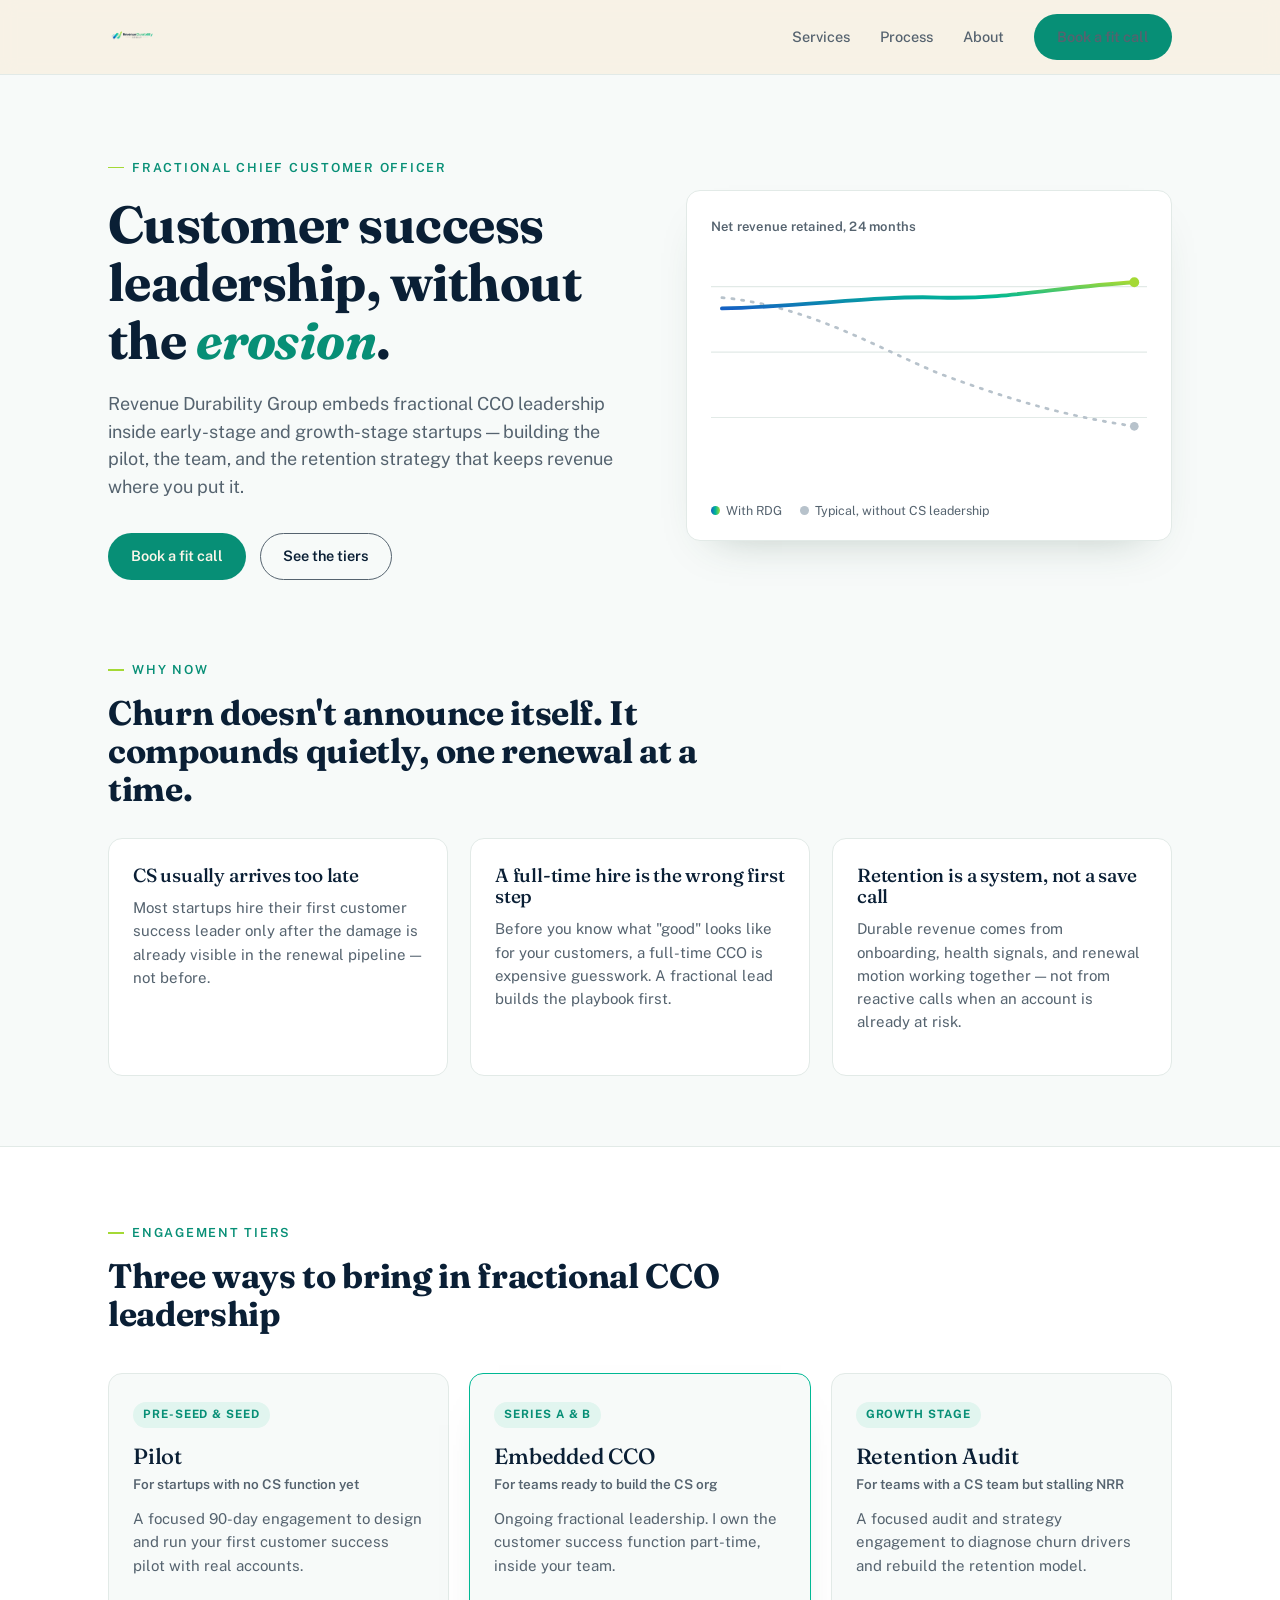
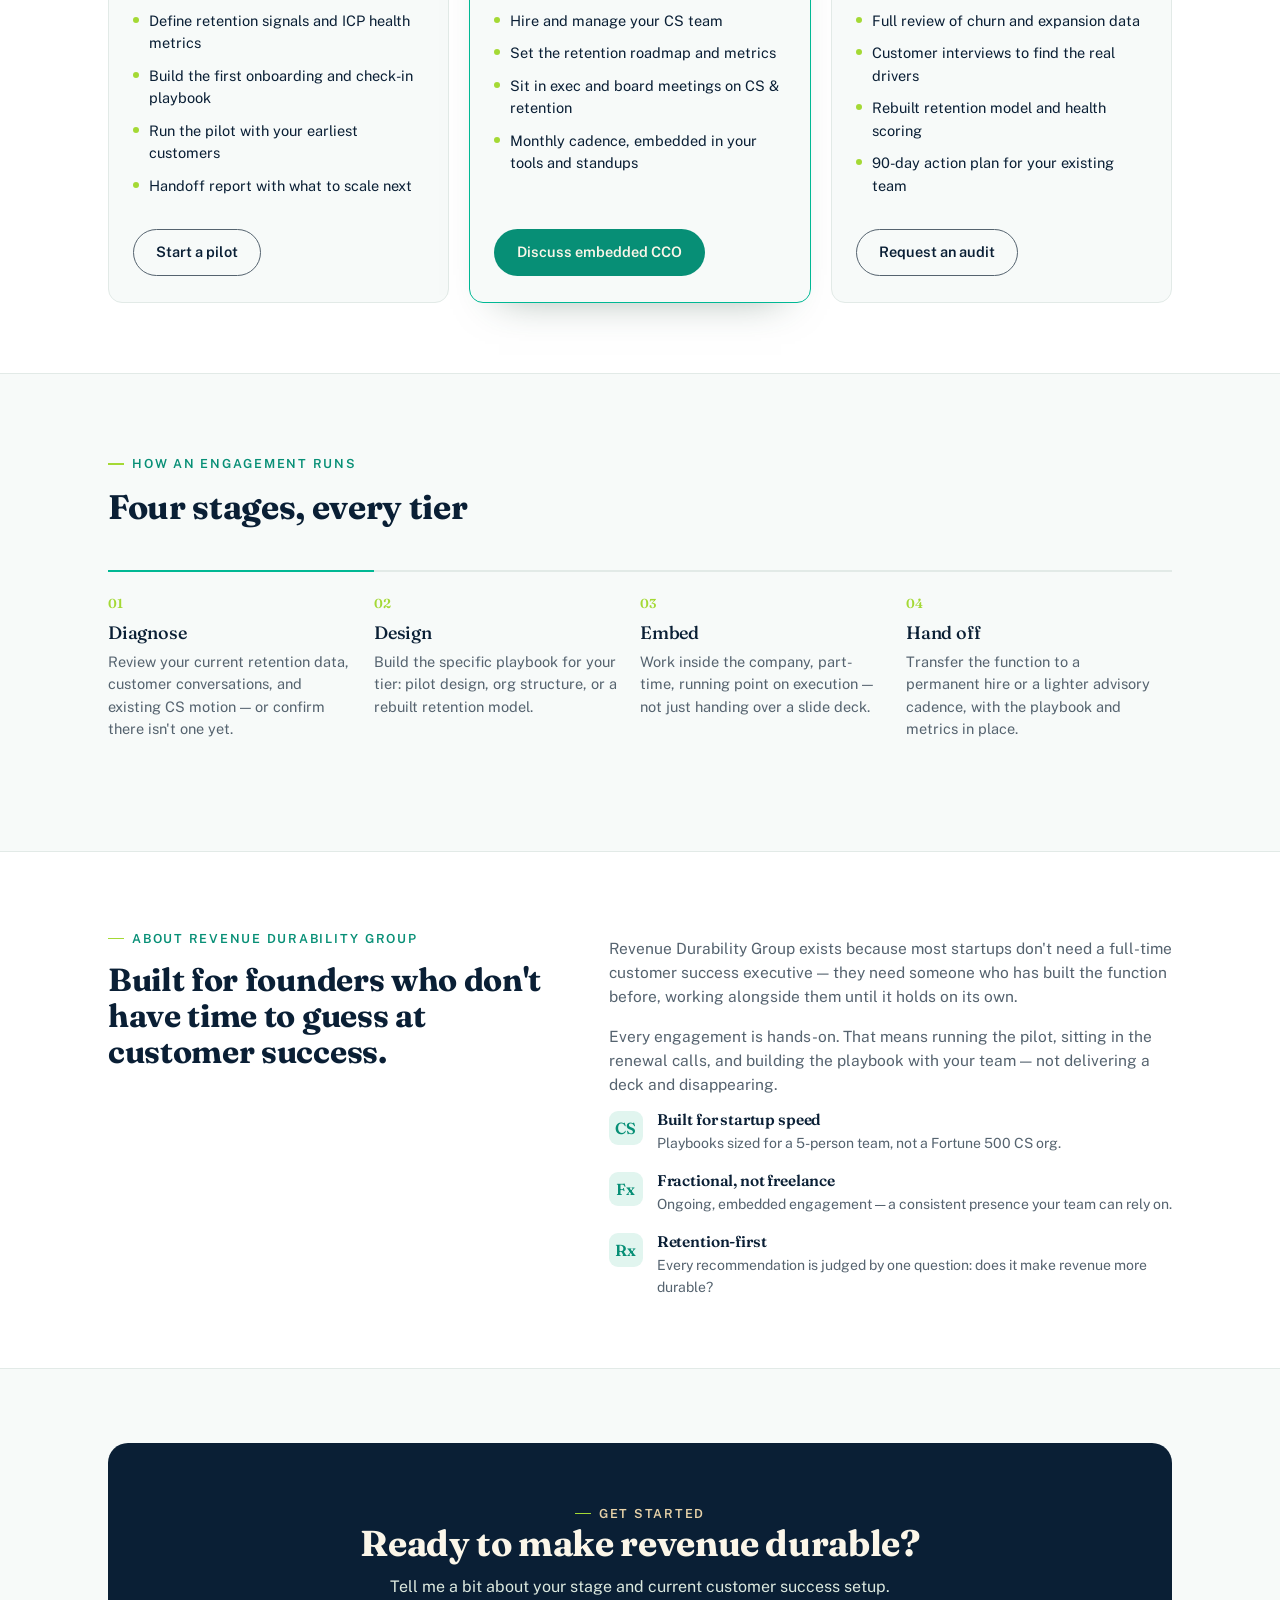
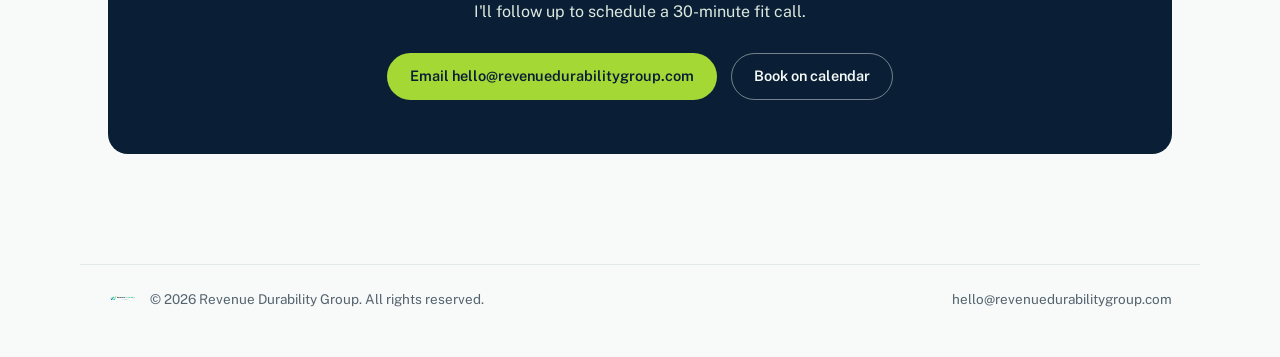
==== index.html @ cbdc8310 "Add target and rel attributes to booking links Updated 'Book a fit call' links to open in a new tab " ====
<!DOCTYPE html>
<html lang="en">
<head>
<meta charset="UTF-8">
<meta name="viewport" content="width=device-width, initial-scale=1.0">
<title>Revenue Durability Group — Fractional Chief Customer Officer</title>
<link rel="preconnect" href="https://fonts.googleapis.com">
<link rel="preconnect" href="https://fonts.gstatic.com" crossorigin>
<link href="https://fonts.googleapis.com/css2?family=Fraunces:ital,opsz,wght@0,9..144,400;0,9..144,500;0,9..144,600;1,9..144,500&family=Public+Sans:wght@400;500;600;700&display=swap" rel="stylesheet">
<style>
  :root {
    --bg: #F7FAF9;
    --surface: #FFFFFF;
    --surface-line: #E2EAE7;
    --ink: #0A1F35;
    --ink-soft: #55636F;
    --pine: #00B894;
    --pine-deep: #078F76;
    --amber: #A4D935;
    --amber-soft: #DCEFC4;
    --cream-tint: #E1F5EF;
    --blue-accent: #1560C4;
    --max-w: 1120px;
    --radius: 14px;
  }

  * { box-sizing: border-box; }
  html { scroll-behavior: smooth; }

  body {
    margin: 0;
    background: var(--bg);
    color: var(--ink);
    font-family: 'Public Sans', -apple-system, BlinkMacSystemFont, sans-serif;
    line-height: 1.55;
    -webkit-font-smoothing: antialiased;
  }

  h1, h2, h3 {
    font-family: 'Fraunces', Georgia, serif;
    color: var(--ink);
    line-height: 1.12;
    margin: 0;
    letter-spacing: -0.01em;
  }

  a { color: inherit; }

  .wrap {
    max-width: var(--max-w);
    margin: 0 auto;
    padding: 0 28px;
  }

  .eyebrow {
    display: inline-flex;
    align-items: center;
    gap: 8px;
    font-size: 12.5px;
    font-weight: 600;
    letter-spacing: 0.14em;
    text-transform: uppercase;
    color: var(--pine-deep);
  }
  .eyebrow::before {
    content: "";
    width: 16px;
    height: 1.5px;
    background: var(--amber);
    display: inline-block;
  }

  /* Nav */
  header {
    position: sticky;
    top: 0;
    z-index: 20;
    background: rgba(247, 241, 227, 0.88);
    backdrop-filter: blur(8px);
    border-bottom: 1px solid var(--surface-line);
  }
  nav.wrap {
    display: flex;
    align-items: center;
    justify-content: space-between;
    height: 74px;
  }
  .logo {
    display: flex;
    align-items: center;
  }
  .logo img { height: 34px; width: auto; display: block; }
  .nav-links {
    display: flex;
    align-items: center;
    gap: 30px;
    font-size: 14.5px;
    font-weight: 500;
  }
  .nav-links a { text-decoration: none; color: var(--ink-soft); transition: color .15s ease; }
  .nav-links a:hover, .nav-links a:focus-visible { color: var(--pine-deep); }
  .btn {
    display: inline-flex;
    align-items: center;
    justify-content: center;
    gap: 8px;
    padding: 11px 22px;
    border-radius: 999px;
    font-weight: 600;
    font-size: 14.5px;
    text-decoration: none;
    cursor: pointer;
    border: 1px solid transparent;
    transition: transform .15s ease, box-shadow .15s ease, background .15s ease;
  }
  .btn-primary {
    background: var(--pine-deep);
    color: #FBF6E9;
  }
  .btn-primary:hover, .btn-primary:focus-visible { background: var(--pine); box-shadow: 0 6px 18px rgba(44,78,60,0.28); transform: translateY(-1px); }
  .btn-ghost {
    background: transparent;
    border-color: var(--ink-soft);
    color: var(--ink);
  }
  .btn-ghost:hover, .btn-ghost:focus-visible { border-color: var(--pine-deep); color: var(--pine-deep); }
  .nav-cta { display: none; }
  @media (min-width: 720px) { .nav-cta { display: inline-flex; } }

  a:focus-visible, button:focus-visible { outline: 2px solid var(--pine); outline-offset: 3px; }

  /* Hero */
  .hero {
    padding: 76px 0 64px;
  }
  .hero-grid {
    display: grid;
    grid-template-columns: 1fr;
    gap: 48px;
    align-items: center;
  }
  @media (min-width: 900px) {
    .hero-grid { grid-template-columns: 1.05fr 0.95fr; gap: 40px; }
  }
  .hero h1 {
    font-size: clamp(34px, 5vw, 52px);
    margin-top: 18px;
  }
  .hero h1 em {
    font-style: italic;
    color: var(--pine-deep);
  }
  .hero p.lead {
    margin-top: 20px;
    font-size: 18px;
    color: var(--ink-soft);
    max-width: 46ch;
  }
  .hero-ctas {
    display: flex;
    flex-wrap: wrap;
    gap: 14px;
    margin-top: 32px;
  }

  .chart-card {
    background: var(--surface);
    border: 1px solid var(--surface-line);
    border-radius: var(--radius);
    padding: 26px 24px 20px;
    box-shadow: 0 20px 44px -28px rgba(44,78,60,0.35);
  }
  .chart-card .cap {
    display: flex;
    justify-content: space-between;
    align-items: baseline;
    margin-bottom: 6px;
  }
  .chart-card .cap-title {
    font-size: 13px;
    font-weight: 600;
    color: var(--ink-soft);
    letter-spacing: 0.02em;
  }
  .chart-legend {
    display: flex;
    gap: 18px;
    margin-top: 10px;
    font-size: 12.5px;
    color: var(--ink-soft);
  }
  .chart-legend span { display: inline-flex; align-items: center; gap: 6px; }
  .dot { width: 9px; height: 9px; border-radius: 50%; display: inline-block; }

  /* Problem strip */
  .strip {
    padding: 10px 0 70px;
  }
  .strip-grid {
    display: grid;
    grid-template-columns: 1fr;
    gap: 22px;
    margin-top: 30px;
  }
  @media (min-width: 800px) {
    .strip-grid { grid-template-columns: repeat(3, 1fr); }
  }
  .strip-card {
    background: var(--surface);
    border: 1px solid var(--surface-line);
    border-radius: var(--radius);
    padding: 26px 24px;
  }
  .strip-card h3 {
    font-size: 19px;
    font-weight: 500;
  }
  .strip-card p {
    margin-top: 10px;
    color: var(--ink-soft);
    font-size: 15px;
  }
  .strip-header {
    max-width: 60ch;
  }
  .strip-header h2 { font-size: clamp(26px, 3.4vw, 34px); margin-top: 14px; }

  /* Services */
  .services { padding: 70px 0; background: var(--surface); border-top: 1px solid var(--surface-line); border-bottom: 1px solid var(--surface-line); }
  .services-header { max-width: 62ch; }
  .services-header h2 { font-size: clamp(26px, 3.4vw, 34px); margin-top: 14px; }
  .tier-grid {
    display: grid;
    grid-template-columns: 1fr;
    gap: 20px;
    margin-top: 40px;
  }
  @media (min-width: 900px) {
    .tier-grid { grid-template-columns: repeat(3, 1fr); }
  }
  .tier {
    border: 1px solid var(--surface-line);
    border-radius: var(--radius);
    padding: 28px 24px 26px;
    background: var(--bg);
    display: flex;
    flex-direction: column;
    position: relative;
  }
  .tier.featured {
    border-color: var(--pine);
    box-shadow: 0 22px 40px -30px rgba(44,78,60,0.5);
  }
  .tier-tag {
    font-size: 11.5px;
    font-weight: 700;
    letter-spacing: 0.08em;
    text-transform: uppercase;
    color: var(--pine-deep);
    background: var(--cream-tint);
    display: inline-block;
    padding: 4px 10px;
    border-radius: 999px;
    align-self: flex-start;
  }
  .tier h3 {
    font-size: 22px;
    margin-top: 16px;
    font-weight: 500;
  }
  .tier .for {
    margin-top: 6px;
    font-size: 13.5px;
    color: var(--ink-soft);
    font-weight: 600;
  }
  .tier p.desc {
    margin-top: 12px;
    font-size: 15px;
    color: var(--ink-soft);
  }
  .tier ul {
    margin: 18px 0 0;
    padding: 0;
    list-style: none;
    flex-grow: 1;
  }
  .tier li {
    display: flex;
    gap: 10px;
    align-items: flex-start;
    font-size: 14.5px;
    color: var(--ink);
    margin-bottom: 10px;
  }
  .tier li::before {
    content: "";
    width: 6px;
    height: 6px;
    border-radius: 50%;
    background: var(--amber);
    margin-top: 7px;
    flex-shrink: 0;
  }
  .tier .btn { margin-top: 22px; align-self: flex-start; }

  /* Process */
  .process { padding: 74px 0; }
  .process-header { max-width: 62ch; }
  .process-header h2 { font-size: clamp(26px, 3.4vw, 34px); margin-top: 14px; }
  .steps {
    margin-top: 44px;
    display: grid;
    grid-template-columns: 1fr;
    gap: 0;
  }
  @media (min-width: 800px) {
    .steps { grid-template-columns: repeat(4, 1fr); gap: 0; }
  }
  .step {
    padding: 22px 22px 22px 0;
    border-top: 2px solid var(--surface-line);
    position: relative;
  }
  .step:first-child { border-top-color: var(--pine); }
  .step-num {
    font-family: 'Fraunces', serif;
    font-size: 13px;
    font-weight: 600;
    color: var(--amber);
    display: block;
    margin-top: -1px;
  }
  .step h3 {
    font-size: 18px;
    font-weight: 500;
    margin-top: 10px;
  }
  .step p {
    margin-top: 8px;
    font-size: 14.5px;
    color: var(--ink-soft);
  }

  /* About */
  .about { padding: 70px 0; background: var(--surface); border-top: 1px solid var(--surface-line); border-bottom: 1px solid var(--surface-line); }
  .about-grid {
    display: grid;
    grid-template-columns: 1fr;
    gap: 40px;
  }
  @media (min-width: 900px) {
    .about-grid { grid-template-columns: 0.9fr 1.1fr; }
  }
  .about h2 { font-size: clamp(26px, 3.4vw, 32px); margin-top: 14px; }
  .about-copy p { color: var(--ink-soft); font-size: 15.5px; margin-top: 14px; }
  .credentials {
    margin-top: 6px;
    display: flex;
    flex-direction: column;
    gap: 18px;
  }
  .credential {
    display: flex;
    gap: 14px;
    align-items: flex-start;
  }
  .credential .mark {
    width: 34px; height: 34px;
    border-radius: 9px;
    background: var(--cream-tint);
    color: var(--pine-deep);
    display: flex; align-items: center; justify-content: center;
    font-family: 'Fraunces', serif;
    font-weight: 600;
    flex-shrink: 0;
  }
  .credential h3 { font-size: 15.5px; font-weight: 600; }
  .credential p { margin: 4px 0 0; font-size: 14px; color: var(--ink-soft); }

  /* CTA banner */
  .cta-banner {
    margin: 74px 0;
  }
  .cta-inner {
    background: var(--ink);
    border-radius: 20px;
    padding: 54px 40px;
    text-align: center;
    color: #F4FAF8;
  }
  .cta-inner h2 {
    color: #FBF6E9;
    font-size: clamp(26px, 3.6vw, 36px);
  }
  .cta-inner p {
    margin-top: 12px;
    color: #DCE9DF;
    font-size: 16px;
    max-width: 50ch;
    margin-left: auto;
    margin-right: auto;
  }
  .cta-inner .hero-ctas { justify-content: center; margin-top: 28px; }
  .cta-inner .btn-primary { background: var(--amber); color: var(--ink); }
  .cta-inner .btn-primary:hover { background: #8CC63F; box-shadow: 0 6px 18px rgba(164,217,53,0.35); }
  .cta-inner .btn-ghost { border-color: rgba(244,250,248,0.45); color: #F4FAF8; }
  .cta-inner .btn-ghost:hover { border-color: #F4FAF8; }

  footer {
    padding: 36px 0 48px;
  }
  .footer-grid {
    display: flex;
    flex-direction: column;
    gap: 14px;
    font-size: 13.5px;
    color: var(--ink-soft);
    border-top: 1px solid var(--surface-line);
    padding-top: 24px;
  }
  @media (min-width: 700px) {
    .footer-grid { flex-direction: row; justify-content: space-between; align-items: center; }
  }
  .footer-grid a { color: var(--ink-soft); text-decoration: none; }
  .footer-grid a:hover { color: var(--pine-deep); }

  @media (prefers-reduced-motion: reduce) {
    html { scroll-behavior: auto; }
    .btn { transition: none; }
  }
</style>
</head>
<body>

<header>
  <nav class="wrap">
    <a href="#" class="logo" aria-label="Revenue Durability Group home"><img src="[data-uri]" alt="Revenue Durability Group logo"></a>
    <div class="nav-links">
      <a href="#services">Services</a>
      <a href="#process">Process</a>
      <a href="#about">About</a>
      <a href="https://calendar.app.google/mLRUEt68ZNPQV13d8" target="_blank" rel="noopener noreferrer" class="nav-cta btn btn-primary">Book a fit call</a>
    </div>
  </nav>
</header>

<main>
  <!-- HERO -->
  <section class="hero">
    <div class="wrap hero-grid">
      <div>
        <span class="eyebrow">Fractional Chief Customer Officer</span>
        <h1>Customer success leadership, without the <em>erosion</em>.</h1>
        <p class="lead">Revenue Durability Group embeds fractional CCO leadership inside early-stage and growth-stage startups — building the pilot, the team, and the retention strategy that keeps revenue where you put it.</p>
        <div class="hero-ctas">
          <a href="https://calendar.app.google/mLRUEt68ZNPQV13d8" target="_blank" rel="noopener noreferrer" class="btn btn-primary">Book a fit call</a>
          <a href="#services" class="btn btn-ghost">See the tiers</a>
        </div>
      </div>

      <div class="chart-card" role="img" aria-label="Chart comparing typical declining retention against Revenue Durability Group's steady retention line">
        <div class="cap">
          <span class="cap-title">Net revenue retained, 24 months</span>
        </div>
        <svg viewBox="0 0 400 220" width="100%" height="auto" xmlns="http://www.w3.org/2000/svg">
          <defs>
            <linearGradient id="rdg-line" x1="0" y1="1" x2="1" y2="0">
              <stop offset="0%" stop-color="#1560C4"/>
              <stop offset="55%" stop-color="#00B894"/>
              <stop offset="100%" stop-color="#A4D935"/>
            </linearGradient>
          </defs>
          <line x1="0" y1="40" x2="400" y2="40" stroke="#E2EAE7" stroke-width="1"/>
          <line x1="0" y1="100" x2="400" y2="100" stroke="#E2EAE7" stroke-width="1"/>
          <line x1="0" y1="160" x2="400" y2="160" stroke="#E2EAE7" stroke-width="1"/>

          <!-- typical decay curve -->
          <path d="M10,50 C 90,58 150,95 210,120 C 270,142 320,158 388,168"
                fill="none" stroke="#B7C2CB" stroke-width="2.5" stroke-dasharray="2 7" stroke-linecap="round"/>
          <circle cx="388" cy="168" r="4" fill="#B7C2CB"/>

          <!-- RDG durable line -->
          <path d="M10,60 C 90,58 150,48 210,50 C 270,52 320,40 388,36"
                fill="none" stroke="url(#rdg-line)" stroke-width="3.5" stroke-linecap="round"/>
          <circle cx="388" cy="36" r="4.5" fill="#A4D935"/>
        </svg>
        <div class="chart-legend">
          <span><span class="dot" style="background:linear-gradient(90deg,#1560C4,#00B894,#A4D935)"></span>With RDG</span>
          <span><span class="dot" style="background:#B7C2CB"></span>Typical, without CS leadership</span>
        </div>
      </div>
    </div>
  </section>

  <!-- PROBLEM STRIP -->
  <section class="strip">
    <div class="wrap">
      <div class="strip-header">
        <span class="eyebrow">Why now</span>
        <h2>Churn doesn't announce itself. It compounds quietly, one renewal at a time.</h2>
      </div>
      <div class="strip-grid">
        <div class="strip-card">
          <h3>CS usually arrives too late</h3>
          <p>Most startups hire their first customer success leader only after the damage is already visible in the renewal pipeline — not before.</p>
        </div>
        <div class="strip-card">
          <h3>A full-time hire is the wrong first step</h3>
          <p>Before you know what "good" looks like for your customers, a full-time CCO is expensive guesswork. A fractional lead builds the playbook first.</p>
        </div>
        <div class="strip-card">
          <h3>Retention is a system, not a save call</h3>
          <p>Durable revenue comes from onboarding, health signals, and renewal motion working together — not from reactive calls when an account is already at risk.</p>
        </div>
      </div>
    </div>
  </section>

  <!-- SERVICES -->
  <section class="services" id="services">
    <div class="wrap">
      <div class="services-header">
        <span class="eyebrow">Engagement tiers</span>
        <h2>Three ways to bring in fractional CCO leadership</h2>
      </div>

      <div class="tier-grid">
        <div class="tier">
          <span class="tier-tag">Pre-seed &amp; seed</span>
          <h3>Pilot</h3>
          <div class="for">For startups with no CS function yet</div>
          <p class="desc">A focused 90-day engagement to design and run your first customer success pilot with real accounts.</p>
          <ul>
            <li>Define retention signals and ICP health metrics</li>
            <li>Build the first onboarding and check-in playbook</li>
            <li>Run the pilot with your earliest customers</li>
            <li>Handoff report with what to scale next</li>
          </ul>
          <a href="#contact" class="btn btn-ghost">Start a pilot</a>
        </div>

        <div class="tier featured">
          <span class="tier-tag">Series A &amp; B</span>
          <h3>Embedded CCO</h3>
          <div class="for">For teams ready to build the CS org</div>
          <p class="desc">Ongoing fractional leadership. I own the customer success function part-time, inside your team.</p>
          <ul>
            <li>Hire and manage your CS team</li>
            <li>Set the retention roadmap and metrics</li>
            <li>Sit in exec and board meetings on CS &amp; retention</li>
            <li>Monthly cadence, embedded in your tools and standups</li>
          </ul>
          <a href="#contact" class="btn btn-primary">Discuss embedded CCO</a>
        </div>

        <div class="tier">
          <span class="tier-tag">Growth stage</span>
          <h3>Retention Audit</h3>
          <div class="for">For teams with a CS team but stalling NRR</div>
          <p class="desc">A focused audit and strategy engagement to diagnose churn drivers and rebuild the retention model.</p>
          <ul>
            <li>Full review of churn and expansion data</li>
            <li>Customer interviews to find the real drivers</li>
            <li>Rebuilt retention model and health scoring</li>
            <li>90-day action plan for your existing team</li>
          </ul>
          <a href="#contact" class="btn btn-ghost">Request an audit</a>
        </div>
      </div>
    </div>
  </section>

  <!-- PROCESS -->
  <section class="process" id="process">
    <div class="wrap">
      <div class="process-header">
        <span class="eyebrow">How an engagement runs</span>
        <h2>Four stages, every tier</h2>
      </div>
      <div class="steps">
        <div class="step">
          <span class="step-num">01</span>
          <h3>Diagnose</h3>
          <p>Review your current retention data, customer conversations, and existing CS motion — or confirm there isn't one yet.</p>
        </div>
        <div class="step">
          <span class="step-num">02</span>
          <h3>Design</h3>
          <p>Build the specific playbook for your tier: pilot design, org structure, or a rebuilt retention model.</p>
        </div>
        <div class="step">
          <span class="step-num">03</span>
          <h3>Embed</h3>
          <p>Work inside the company, part-time, running point on execution — not just handing over a slide deck.</p>
        </div>
        <div class="step">
          <span class="step-num">04</span>
          <h3>Hand off</h3>
          <p>Transfer the function to a permanent hire or a lighter advisory cadence, with the playbook and metrics in place.</p>
        </div>
      </div>
    </div>
  </section>

  <!-- ABOUT -->
  <section class="about" id="about">
    <div class="wrap about-grid">
      <div>
        <span class="eyebrow">About Revenue Durability Group</span>
        <h2>Built for founders who don't have time to guess at customer success.</h2>
      </div>
      <div>
        <div class="about-copy">
          <p>Revenue Durability Group exists because most startups don't need a full-time customer success executive — they need someone who has built the function before, working alongside them until it holds on its own.</p>
          <p>Every engagement is hands-on. That means running the pilot, sitting in the renewal calls, and building the playbook with your team — not delivering a deck and disappearing.</p>
        </div>
        <div class="credentials">
          <div class="credential">
            <span class="mark">CS</span>
            <div>
              <h3>Built for startup speed</h3>
              <p>Playbooks sized for a 5-person team, not a Fortune 500 CS org.</p>
            </div>
          </div>
          <div class="credential">
            <span class="mark">Fx</span>
            <div>
              <h3>Fractional, not freelance</h3>
              <p>Ongoing, embedded engagement — a consistent presence your team can rely on.</p>
            </div>
          </div>
          <div class="credential">
            <span class="mark">Rx</span>
            <div>
              <h3>Retention-first</h3>
              <p>Every recommendation is judged by one question: does it make revenue more durable?</p>
            </div>
          </div>
        </div>
      </div>
    </div>
  </section>

  <!-- CTA -->
  <section class="cta-banner" id="contact">
    <div class="wrap">
      <div class="cta-inner">
        <span class="eyebrow" style="color:#E9D3A9;">Get started</span>
        <h2>Ready to make revenue durable?</h2>
        <p>Tell me a bit about your stage and current customer success setup. I'll follow up to schedule a 30-minute fit call.</p>
        <div class="hero-ctas">
          <a href="mailto:hello@revenuedurabilitygroup.com" class="btn btn-primary">Email hello@revenuedurabilitygroup.com</a>
          <a href="#" class="btn btn-ghost">Book on calendar</a>
        </div>
      </div>
    </div>
  </section>
</main>

<footer>
  <div class="wrap footer-grid">
    <div style="display:flex; align-items:center; gap:12px;">
      <img src="[data-uri]" alt="Revenue Durability Group" style="height:20px; width:auto; opacity:0.85;">
      <span>© 2026 Revenue Durability Group. All rights reserved.</span>
    </div>
    <div><a href="mailto:hello@revenuedurabilitygroup.com">hello@revenuedurabilitygroup.com</a></div>
  </div>
</footer>

</body>
</html>
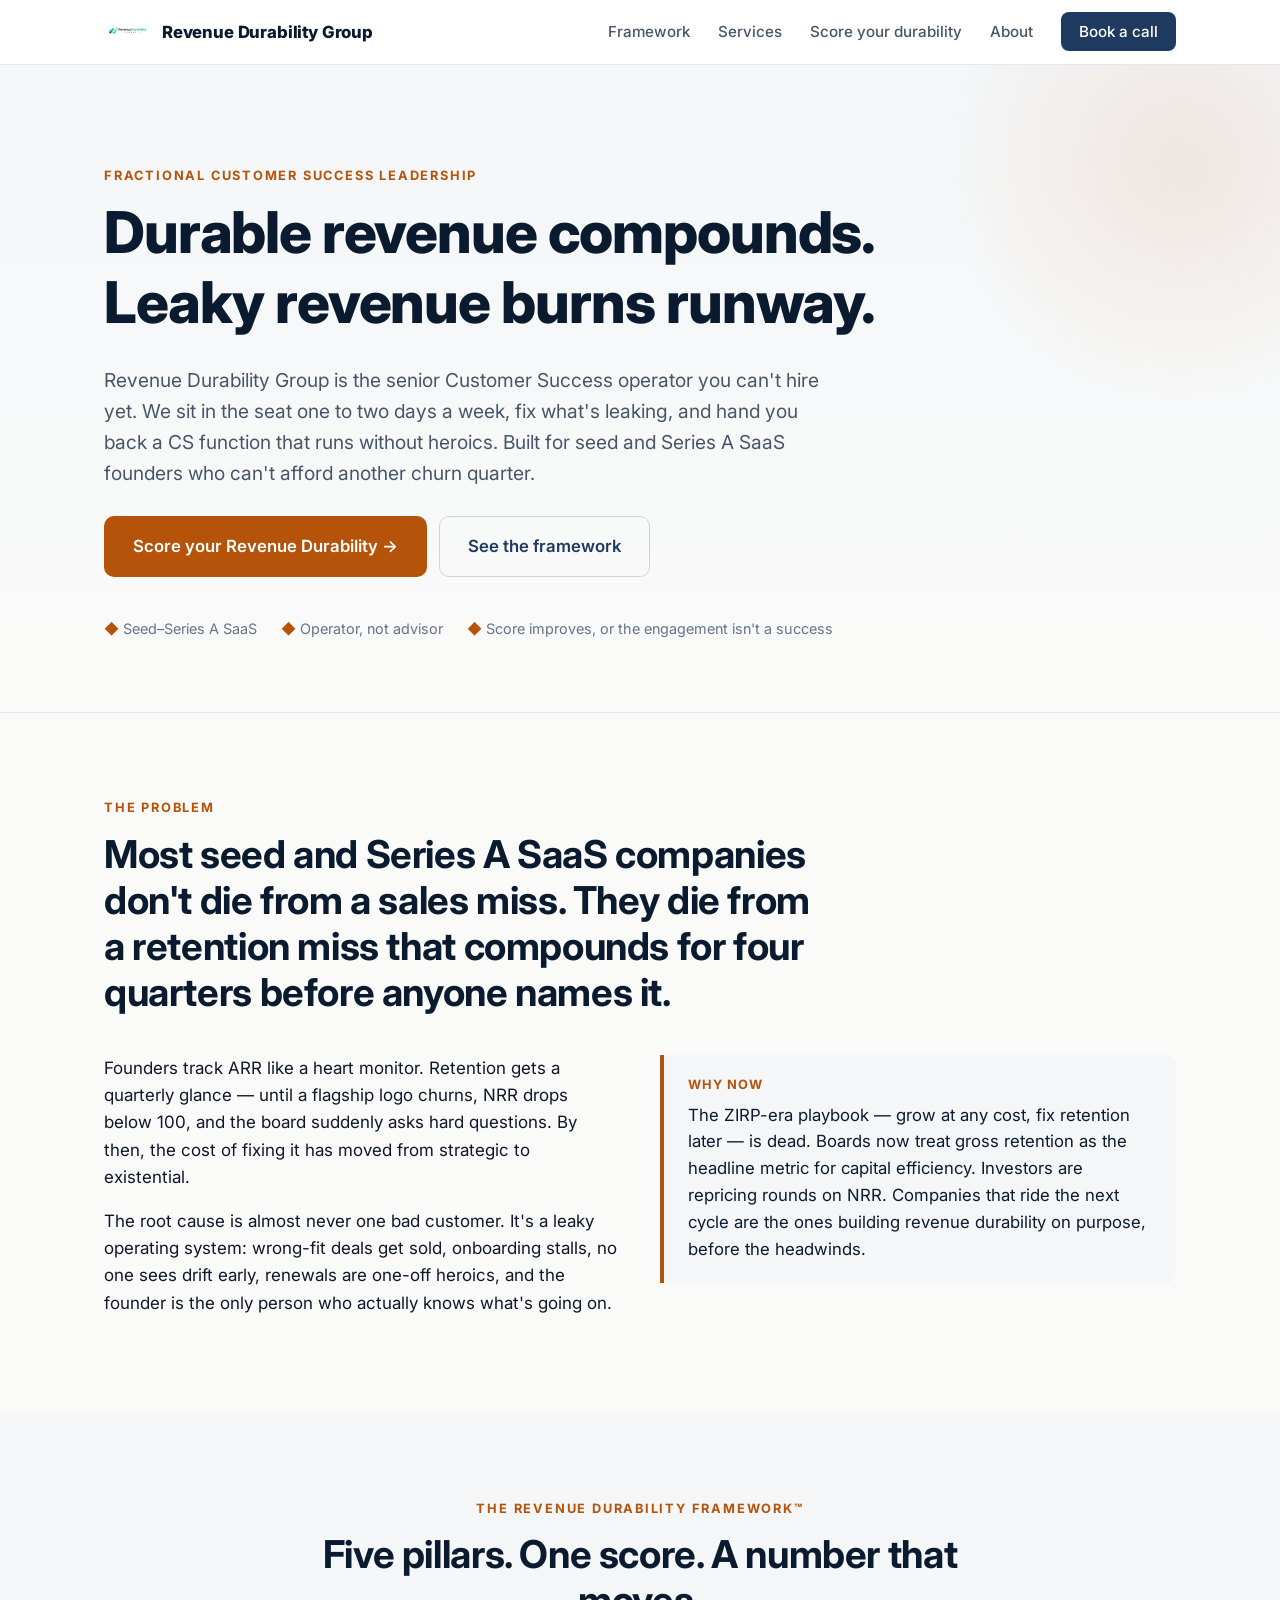
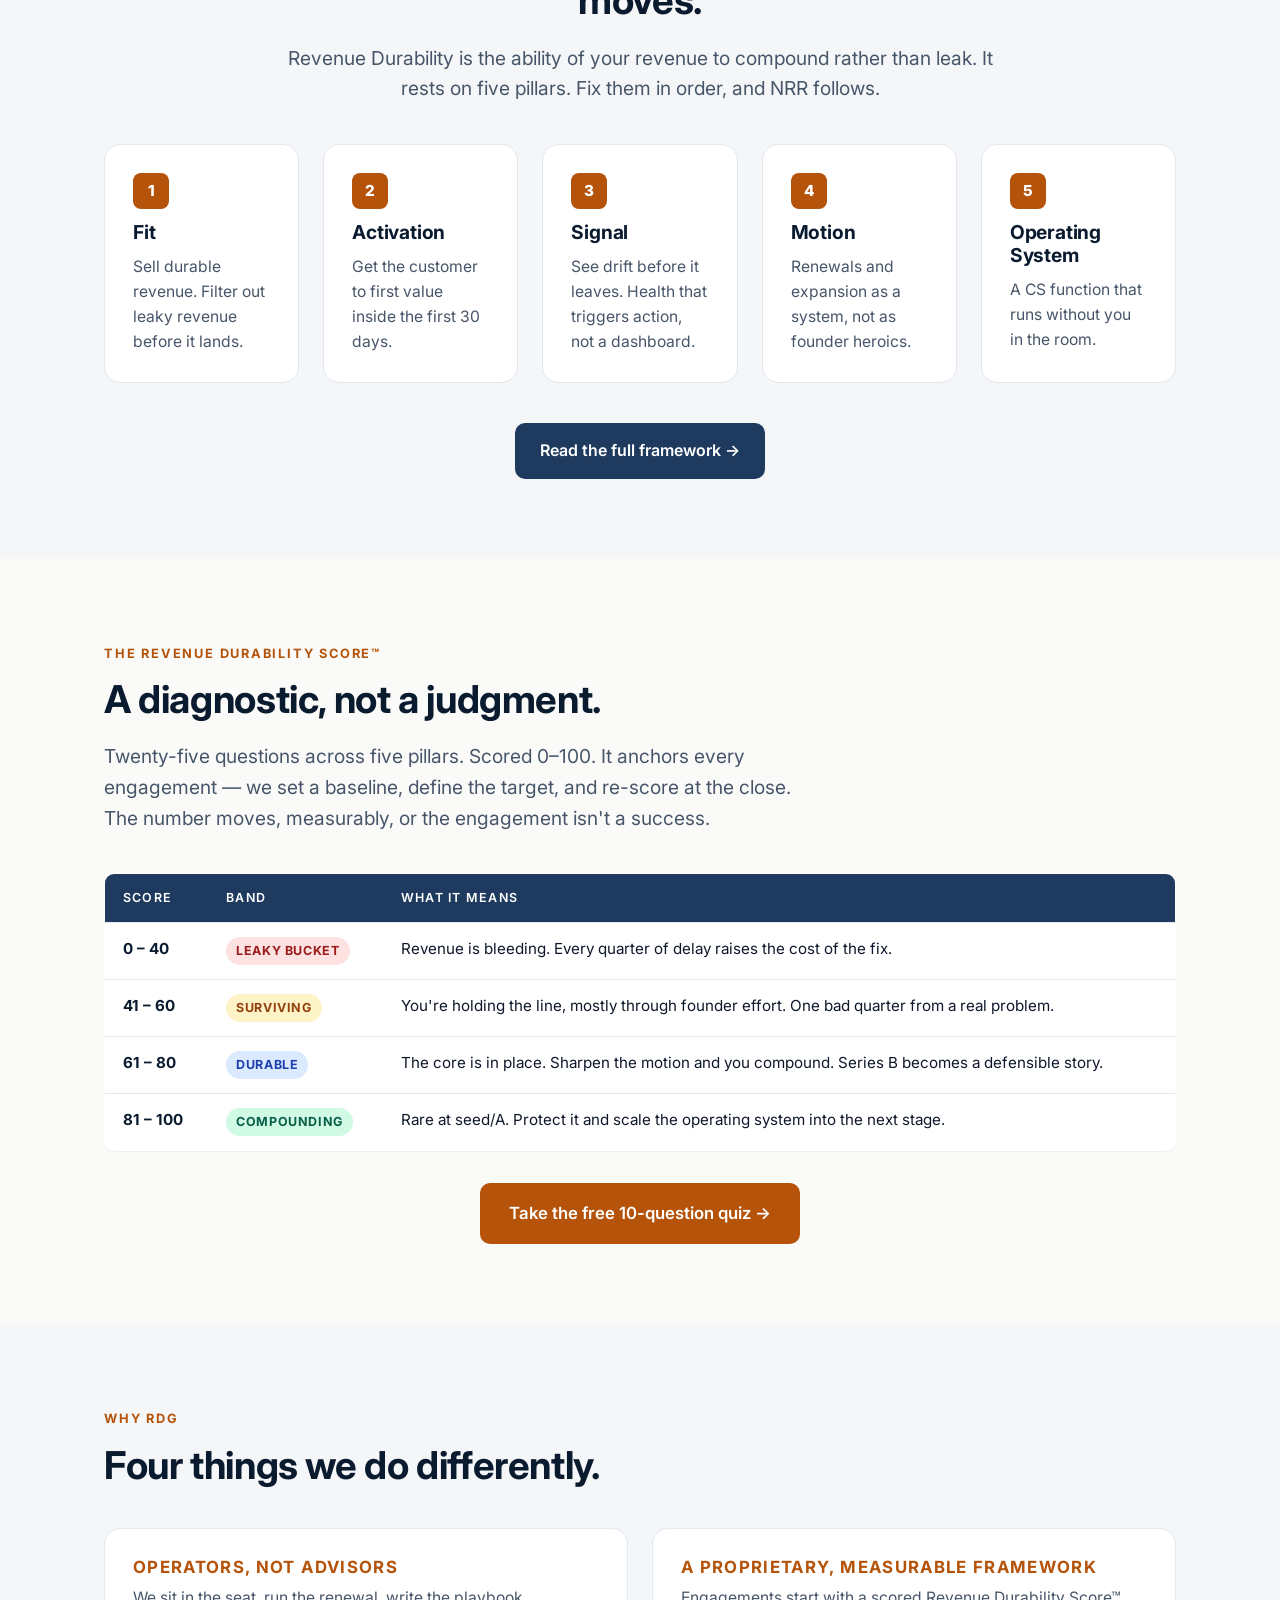
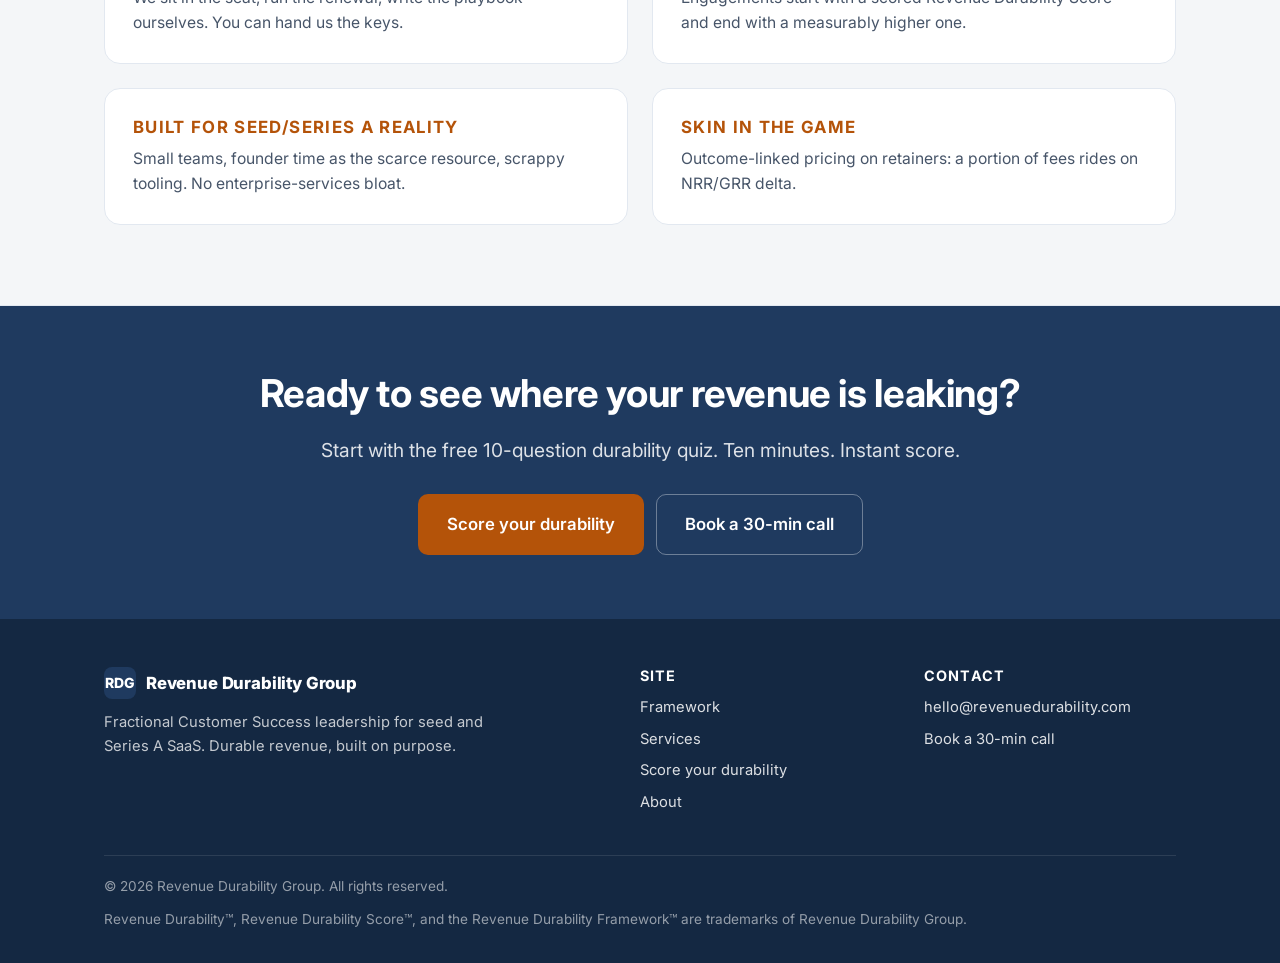
==== commit 58d5533b: "Uploading files individually" ====
--- a/index.html
+++ b/index.html
@@ -1,672 +1,231 @@
-<!DOCTYPE html>
+<!doctype html>
 <html lang="en">
 <head>
-<meta charset="UTF-8">
-<meta name="viewport" content="width=device-width, initial-scale=1.0">
-<title>Revenue Durability Group — Fractional Chief Customer Officer</title>
-<link rel="preconnect" href="https://fonts.googleapis.com">
-<link rel="preconnect" href="https://fonts.gstatic.com" crossorigin>
-<link href="https://fonts.googleapis.com/css2?family=Fraunces:ital,opsz,wght@0,9..144,400;0,9..144,500;0,9..144,600;1,9..144,500&family=Public+Sans:wght@400;500;600;700&display=swap" rel="stylesheet">
-<style>
-  :root {
-    --bg: #F7FAF9;
-    --surface: #FFFFFF;
-    --surface-line: #E2EAE7;
-    --ink: #0A1F35;
-    --ink-soft: #55636F;
-    --pine: #00B894;
-    --pine-deep: #078F76;
-    --amber: #A4D935;
-    --amber-soft: #DCEFC4;
-    --cream-tint: #E1F5EF;
-    --blue-accent: #1560C4;
-    --max-w: 1120px;
-    --radius: 14px;
-  }
-
-  * { box-sizing: border-box; }
-  html { scroll-behavior: smooth; }
-
-  body {
-    margin: 0;
-    background: var(--bg);
-    color: var(--ink);
-    font-family: 'Public Sans', -apple-system, BlinkMacSystemFont, sans-serif;
-    line-height: 1.55;
-    -webkit-font-smoothing: antialiased;
-  }
-
-  h1, h2, h3 {
-    font-family: 'Fraunces', Georgia, serif;
-    color: var(--ink);
-    line-height: 1.12;
-    margin: 0;
-    letter-spacing: -0.01em;
-  }
-
-  a { color: inherit; }
-
-  .wrap {
-    max-width: var(--max-w);
-    margin: 0 auto;
-    padding: 0 28px;
-  }
-
-  .eyebrow {
-    display: inline-flex;
-    align-items: center;
-    gap: 8px;
-    font-size: 12.5px;
-    font-weight: 600;
-    letter-spacing: 0.14em;
-    text-transform: uppercase;
-    color: var(--pine-deep);
-  }
-  .eyebrow::before {
-    content: "";
-    width: 16px;
-    height: 1.5px;
-    background: var(--amber);
-    display: inline-block;
-  }
-
-  /* Nav */
-  header {
-    position: sticky;
-    top: 0;
-    z-index: 20;
-    background: rgba(247, 241, 227, 0.88);
-    backdrop-filter: blur(8px);
-    border-bottom: 1px solid var(--surface-line);
-  }
-  nav.wrap {
-    display: flex;
-    align-items: center;
-    justify-content: space-between;
-    height: 74px;
-  }
-  .logo {
-    display: flex;
-    align-items: center;
-  }
-  .logo img { height: 34px; width: auto; display: block; }
-  .nav-links {
-    display: flex;
-    align-items: center;
-    gap: 30px;
-    font-size: 14.5px;
-    font-weight: 500;
-  }
-  .nav-links a { text-decoration: none; color: var(--ink-soft); transition: color .15s ease; }
-  .nav-links a:hover, .nav-links a:focus-visible { color: var(--pine-deep); }
-  .btn {
-    display: inline-flex;
-    align-items: center;
-    justify-content: center;
-    gap: 8px;
-    padding: 11px 22px;
-    border-radius: 999px;
-    font-weight: 600;
-    font-size: 14.5px;
-    text-decoration: none;
-    cursor: pointer;
-    border: 1px solid transparent;
-    transition: transform .15s ease, box-shadow .15s ease, background .15s ease;
-  }
-  .btn-primary {
-    background: var(--pine-deep);
-    color: #FBF6E9;
-  }
-  .btn-primary:hover, .btn-primary:focus-visible { background: var(--pine); box-shadow: 0 6px 18px rgba(44,78,60,0.28); transform: translateY(-1px); }
-  .btn-ghost {
-    background: transparent;
-    border-color: var(--ink-soft);
-    color: var(--ink);
-  }
-  .btn-ghost:hover, .btn-ghost:focus-visible { border-color: var(--pine-deep); color: var(--pine-deep); }
-  .nav-cta { display: none; }
-  @media (min-width: 720px) { .nav-cta { display: inline-flex; } }
-
-  a:focus-visible, button:focus-visible { outline: 2px solid var(--pine); outline-offset: 3px; }
-
-  /* Hero */
-  .hero {
-    padding: 76px 0 64px;
-  }
-  .hero-grid {
-    display: grid;
-    grid-template-columns: 1fr;
-    gap: 48px;
-    align-items: center;
-  }
-  @media (min-width: 900px) {
-    .hero-grid { grid-template-columns: 1.05fr 0.95fr; gap: 40px; }
-  }
-  .hero h1 {
-    font-size: clamp(34px, 5vw, 52px);
-    margin-top: 18px;
-  }
-  .hero h1 em {
-    font-style: italic;
-    color: var(--pine-deep);
-  }
-  .hero p.lead {
-    margin-top: 20px;
-    font-size: 18px;
-    color: var(--ink-soft);
-    max-width: 46ch;
-  }
-  .hero-ctas {
-    display: flex;
-    flex-wrap: wrap;
-    gap: 14px;
-    margin-top: 32px;
-  }
-
-  .chart-card {
-    background: var(--surface);
-    border: 1px solid var(--surface-line);
-    border-radius: var(--radius);
-    padding: 26px 24px 20px;
-    box-shadow: 0 20px 44px -28px rgba(44,78,60,0.35);
-  }
-  .chart-card .cap {
-    display: flex;
-    justify-content: space-between;
-    align-items: baseline;
-    margin-bottom: 6px;
-  }
-  .chart-card .cap-title {
-    font-size: 13px;
-    font-weight: 600;
-    color: var(--ink-soft);
-    letter-spacing: 0.02em;
-  }
-  .chart-legend {
-    display: flex;
-    gap: 18px;
-    margin-top: 10px;
-    font-size: 12.5px;
-    color: var(--ink-soft);
-  }
-  .chart-legend span { display: inline-flex; align-items: center; gap: 6px; }
-  .dot { width: 9px; height: 9px; border-radius: 50%; display: inline-block; }
-
-  /* Problem strip */
-  .strip {
-    padding: 10px 0 70px;
-  }
-  .strip-grid {
-    display: grid;
-    grid-template-columns: 1fr;
-    gap: 22px;
-    margin-top: 30px;
-  }
-  @media (min-width: 800px) {
-    .strip-grid { grid-template-columns: repeat(3, 1fr); }
-  }
-  .strip-card {
-    background: var(--surface);
-    border: 1px solid var(--surface-line);
-    border-radius: var(--radius);
-    padding: 26px 24px;
-  }
-  .strip-card h3 {
-    font-size: 19px;
-    font-weight: 500;
-  }
-  .strip-card p {
-    margin-top: 10px;
-    color: var(--ink-soft);
-    font-size: 15px;
-  }
-  .strip-header {
-    max-width: 60ch;
-  }
-  .strip-header h2 { font-size: clamp(26px, 3.4vw, 34px); margin-top: 14px; }
-
-  /* Services */
-  .services { padding: 70px 0; background: var(--surface); border-top: 1px solid var(--surface-line); border-bottom: 1px solid var(--surface-line); }
-  .services-header { max-width: 62ch; }
-  .services-header h2 { font-size: clamp(26px, 3.4vw, 34px); margin-top: 14px; }
-  .tier-grid {
-    display: grid;
-    grid-template-columns: 1fr;
-    gap: 20px;
-    margin-top: 40px;
-  }
-  @media (min-width: 900px) {
-    .tier-grid { grid-template-columns: repeat(3, 1fr); }
-  }
-  .tier {
-    border: 1px solid var(--surface-line);
-    border-radius: var(--radius);
-    padding: 28px 24px 26px;
-    background: var(--bg);
-    display: flex;
-    flex-direction: column;
-    position: relative;
-  }
-  .tier.featured {
-    border-color: var(--pine);
-    box-shadow: 0 22px 40px -30px rgba(44,78,60,0.5);
-  }
-  .tier-tag {
-    font-size: 11.5px;
-    font-weight: 700;
-    letter-spacing: 0.08em;
-    text-transform: uppercase;
-    color: var(--pine-deep);
-    background: var(--cream-tint);
-    display: inline-block;
-    padding: 4px 10px;
-    border-radius: 999px;
-    align-self: flex-start;
-  }
-  .tier h3 {
-    font-size: 22px;
-    margin-top: 16px;
-    font-weight: 500;
-  }
-  .tier .for {
-    margin-top: 6px;
-    font-size: 13.5px;
-    color: var(--ink-soft);
-    font-weight: 600;
-  }
-  .tier p.desc {
-    margin-top: 12px;
-    font-size: 15px;
-    color: var(--ink-soft);
-  }
-  .tier ul {
-    margin: 18px 0 0;
-    padding: 0;
-    list-style: none;
-    flex-grow: 1;
-  }
-  .tier li {
-    display: flex;
-    gap: 10px;
-    align-items: flex-start;
-    font-size: 14.5px;
-    color: var(--ink);
-    margin-bottom: 10px;
-  }
-  .tier li::before {
-    content: "";
-    width: 6px;
-    height: 6px;
-    border-radius: 50%;
-    background: var(--amber);
-    margin-top: 7px;
-    flex-shrink: 0;
-  }
-  .tier .btn { margin-top: 22px; align-self: flex-start; }
-
-  /* Process */
-  .process { padding: 74px 0; }
-  .process-header { max-width: 62ch; }
-  .process-header h2 { font-size: clamp(26px, 3.4vw, 34px); margin-top: 14px; }
-  .steps {
-    margin-top: 44px;
-    display: grid;
-    grid-template-columns: 1fr;
-    gap: 0;
-  }
-  @media (min-width: 800px) {
-    .steps { grid-template-columns: repeat(4, 1fr); gap: 0; }
-  }
-  .step {
-    padding: 22px 22px 22px 0;
-    border-top: 2px solid var(--surface-line);
-    position: relative;
-  }
-  .step:first-child { border-top-color: var(--pine); }
-  .step-num {
-    font-family: 'Fraunces', serif;
-    font-size: 13px;
-    font-weight: 600;
-    color: var(--amber);
-    display: block;
-    margin-top: -1px;
-  }
-  .step h3 {
-    font-size: 18px;
-    font-weight: 500;
-    margin-top: 10px;
-  }
-  .step p {
-    margin-top: 8px;
-    font-size: 14.5px;
-    color: var(--ink-soft);
-  }
-
-  /* About */
-  .about { padding: 70px 0; background: var(--surface); border-top: 1px solid var(--surface-line); border-bottom: 1px solid var(--surface-line); }
-  .about-grid {
-    display: grid;
-    grid-template-columns: 1fr;
-    gap: 40px;
-  }
-  @media (min-width: 900px) {
-    .about-grid { grid-template-columns: 0.9fr 1.1fr; }
-  }
-  .about h2 { font-size: clamp(26px, 3.4vw, 32px); margin-top: 14px; }
-  .about-copy p { color: var(--ink-soft); font-size: 15.5px; margin-top: 14px; }
-  .credentials {
-    margin-top: 6px;
-    display: flex;
-    flex-direction: column;
-    gap: 18px;
-  }
-  .credential {
-    display: flex;
-    gap: 14px;
-    align-items: flex-start;
-  }
-  .credential .mark {
-    width: 34px; height: 34px;
-    border-radius: 9px;
-    background: var(--cream-tint);
-    color: var(--pine-deep);
-    display: flex; align-items: center; justify-content: center;
-    font-family: 'Fraunces', serif;
-    font-weight: 600;
-    flex-shrink: 0;
-  }
-  .credential h3 { font-size: 15.5px; font-weight: 600; }
-  .credential p { margin: 4px 0 0; font-size: 14px; color: var(--ink-soft); }
-
-  /* CTA banner */
-  .cta-banner {
-    margin: 74px 0;
-  }
-  .cta-inner {
-    background: var(--ink);
-    border-radius: 20px;
-    padding: 54px 40px;
-    text-align: center;
-    color: #F4FAF8;
-  }
-  .cta-inner h2 {
-    color: #FBF6E9;
-    font-size: clamp(26px, 3.6vw, 36px);
-  }
-  .cta-inner p {
-    margin-top: 12px;
-    color: #DCE9DF;
-    font-size: 16px;
-    max-width: 50ch;
-    margin-left: auto;
-    margin-right: auto;
-  }
-  .cta-inner .hero-ctas { justify-content: center; margin-top: 28px; }
-  .cta-inner .btn-primary { background: var(--amber); color: var(--ink); }
-  .cta-inner .btn-primary:hover { background: #8CC63F; box-shadow: 0 6px 18px rgba(164,217,53,0.35); }
-  .cta-inner .btn-ghost { border-color: rgba(244,250,248,0.45); color: #F4FAF8; }
-  .cta-inner .btn-ghost:hover { border-color: #F4FAF8; }
-
-  footer {
-    padding: 36px 0 48px;
-  }
-  .footer-grid {
-    display: flex;
-    flex-direction: column;
-    gap: 14px;
-    font-size: 13.5px;
-    color: var(--ink-soft);
-    border-top: 1px solid var(--surface-line);
-    padding-top: 24px;
-  }
-  @media (min-width: 700px) {
-    .footer-grid { flex-direction: row; justify-content: space-between; align-items: center; }
-  }
-  .footer-grid a { color: var(--ink-soft); text-decoration: none; }
-  .footer-grid a:hover { color: var(--pine-deep); }
-
-  @media (prefers-reduced-motion: reduce) {
-    html { scroll-behavior: auto; }
-    .btn { transition: none; }
-  }
-</style>
+  <meta charset="utf-8">
+  <meta name="viewport" content="width=device-width, initial-scale=1">
+  <title>Revenue Durability Group — Fractional CS leadership for seed &amp; Series A SaaS</title>
+  <meta name="description" content="We're the senior Customer Success operator you can't hire yet. Fractional CS leadership that turns leaky revenue into revenue that compounds. Built for seed and Series A SaaS.">
+  <link rel="preconnect" href="https://fonts.googleapis.com">
+  <link rel="preconnect" href="https://fonts.gstatic.com" crossorigin>
+  <link href="https://fonts.googleapis.com/css2?family=Inter:wght@400;500;600;700;800&display=swap" rel="stylesheet">
+  <link rel="stylesheet" href="assets/css/style.css">
 </head>
 <body>
-
-<header>
-  <nav class="wrap">
-    <a href="#" class="logo" aria-label="Revenue Durability Group home"><img src="[data-uri]" alt="Revenue Durability Group logo"></a>
-    <div class="nav-links">
-      <a href="#services">Services</a>
-      <a href="#process">Process</a>
-      <a href="#about">About</a>
-      <a href="https://calendar.app.google/mLRUEt68ZNPQV13d8" target="_blank" rel="noopener noreferrer" class="nav-cta btn btn-primary">Book a fit call</a>
+  <header class="site-header">
+    <nav class="nav" aria-label="Primary">
+      <a class="brand" href="index.html">
+        <img src="assets/img/logo.png" alt="Revenue Durability Group">
+        <span>Revenue Durability Group</span>
+      </a>
+      <button class="nav-toggle" aria-label="Menu">☰</button>
+      <ul class="nav-links">
+        <li><a href="framework.html">Framework</a></li>
+        <li><a href="services.html">Services</a></li>
+        <li><a href="quiz.html">Score your durability</a></li>
+        <li><a href="about.html">About</a></li>
+        <li><a class="nav-cta" href="about.html#contact">Book a call</a></li>
+      </ul>
+    </nav>
+  </header>
+
+  <main>
+    <!-- HERO -->
+    <section class="hero">
+      <div class="wrap">
+        <span class="eyebrow">Fractional Customer Success Leadership</span>
+        <h1>Durable revenue compounds. Leaky revenue burns runway.</h1>
+        <p class="lead">Revenue Durability Group is the senior Customer Success operator you can't hire yet. We sit in the seat one to two days a week, fix what's leaking, and hand you back a CS function that runs without heroics. Built for seed and Series A SaaS founders who can't afford another churn quarter.</p>
+        <div class="hero-cta">
+          <a href="quiz.html" class="btn btn-primary btn-lg">Score your Revenue Durability →</a>
+          <a href="framework.html" class="btn btn-ghost btn-lg">See the framework</a>
+        </div>
+        <div class="hero-meta">
+          <span>Seed–Series A SaaS</span>
+          <span>Operator, not advisor</span>
+          <span>Score improves, or the engagement isn't a success</span>
+        </div>
+      </div>
+    </section>
+
+    <!-- PROBLEM -->
+    <section>
+      <div class="wrap">
+        <div class="section-head">
+          <span class="eyebrow">The problem</span>
+          <h2>Most seed and Series A SaaS companies don't die from a sales miss. They die from a retention miss that compounds for four quarters before anyone names it.</h2>
+        </div>
+        <div class="two-col">
+          <div>
+            <p>Founders track ARR like a heart monitor. Retention gets a quarterly glance — until a flagship logo churns, NRR drops below 100, and the board suddenly asks hard questions. By then, the cost of fixing it has moved from strategic to existential.</p>
+            <p>The root cause is almost never one bad customer. It's a leaky operating system: wrong-fit deals get sold, onboarding stalls, no one sees drift early, renewals are one-off heroics, and the founder is the only person who actually knows what's going on.</p>
+          </div>
+          <div class="callout" style="margin: 0;">
+            <span class="label">Why now</span>
+            <p style="margin: 0;">The ZIRP-era playbook — grow at any cost, fix retention later — is dead. Boards now treat gross retention as the headline metric for capital efficiency. Investors are repricing rounds on NRR. Companies that ride the next cycle are the ones building revenue durability on purpose, before the headwinds.</p>
+          </div>
+        </div>
+      </div>
+    </section>
+
+    <!-- FRAMEWORK TEASER -->
+    <section style="background: var(--paper-2);">
+      <div class="wrap">
+        <div class="section-head center">
+          <span class="eyebrow">The Revenue Durability Framework™</span>
+          <h2>Five pillars. One score. A number that moves.</h2>
+          <p class="lead">Revenue Durability is the ability of your revenue to compound rather than leak. It rests on five pillars. Fix them in order, and NRR follows.</p>
+        </div>
+
+        <div class="grid grid-5" style="margin-top: 32px;">
+          <div class="card pillar-card">
+            <div class="num">1</div>
+            <h3>Fit</h3>
+            <p>Sell durable revenue. Filter out leaky revenue before it lands.</p>
+          </div>
+          <div class="card pillar-card">
+            <div class="num">2</div>
+            <h3>Activation</h3>
+            <p>Get the customer to first value inside the first 30 days.</p>
+          </div>
+          <div class="card pillar-card">
+            <div class="num">3</div>
+            <h3>Signal</h3>
+            <p>See drift before it leaves. Health that triggers action, not a dashboard.</p>
+          </div>
+          <div class="card pillar-card">
+            <div class="num">4</div>
+            <h3>Motion</h3>
+            <p>Renewals and expansion as a system, not as founder heroics.</p>
+          </div>
+          <div class="card pillar-card">
+            <div class="num">5</div>
+            <h3>Operating System</h3>
+            <p>A CS function that runs without you in the room.</p>
+          </div>
+        </div>
+
+        <div class="center" style="margin-top: 40px;">
+          <a href="framework.html" class="btn btn-secondary">Read the full framework →</a>
+        </div>
+      </div>
+    </section>
+
+    <!-- SCORE -->
+    <section>
+      <div class="wrap">
+        <div class="section-head">
+          <span class="eyebrow">The Revenue Durability Score™</span>
+          <h2>A diagnostic, not a judgment.</h2>
+          <p class="lead">Twenty-five questions across five pillars. Scored 0–100. It anchors every engagement — we set a baseline, define the target, and re-score at the close. The number moves, measurably, or the engagement isn't a success.</p>
+        </div>
+        <table class="band-table">
+          <thead>
+            <tr><th>Score</th><th>Band</th><th>What it means</th></tr>
+          </thead>
+          <tbody>
+            <tr>
+              <td><strong>0 – 40</strong></td>
+              <td><span class="band-tag band-leaky">Leaky bucket</span></td>
+              <td>Revenue is bleeding. Every quarter of delay raises the cost of the fix.</td>
+            </tr>
+            <tr>
+              <td><strong>41 – 60</strong></td>
+              <td><span class="band-tag band-surviving">Surviving</span></td>
+              <td>You're holding the line, mostly through founder effort. One bad quarter from a real problem.</td>
+            </tr>
+            <tr>
+              <td><strong>61 – 80</strong></td>
+              <td><span class="band-tag band-durable">Durable</span></td>
+              <td>The core is in place. Sharpen the motion and you compound. Series B becomes a defensible story.</td>
+            </tr>
+            <tr>
+              <td><strong>81 – 100</strong></td>
+              <td><span class="band-tag band-compounding">Compounding</span></td>
+              <td>Rare at seed/A. Protect it and scale the operating system into the next stage.</td>
+            </tr>
+          </tbody>
+        </table>
+        <div class="center" style="margin-top: 32px;">
+          <a href="quiz.html" class="btn btn-primary btn-lg">Take the free 10-question quiz →</a>
+        </div>
+      </div>
+    </section>
+
+    <!-- WHY US -->
+    <section style="background: var(--paper-2);">
+      <div class="wrap">
+        <div class="section-head">
+          <span class="eyebrow">Why RDG</span>
+          <h2>Four things we do differently.</h2>
+        </div>
+        <div class="grid grid-2">
+          <div class="card">
+            <h4>Operators, not advisors</h4>
+            <p>We sit in the seat, run the renewal, write the playbook ourselves. You can hand us the keys.</p>
+          </div>
+          <div class="card">
+            <h4>A proprietary, measurable framework</h4>
+            <p>Engagements start with a scored Revenue Durability Score™ and end with a measurably higher one.</p>
+          </div>
+          <div class="card">
+            <h4>Built for seed/Series A reality</h4>
+            <p>Small teams, founder time as the scarce resource, scrappy tooling. No enterprise-services bloat.</p>
+          </div>
+          <div class="card">
+            <h4>Skin in the game</h4>
+            <p>Outcome-linked pricing on retainers: a portion of fees rides on NRR/GRR delta.</p>
+          </div>
+        </div>
+      </div>
+    </section>
+
+    <!-- CTA -->
+    <section class="cta-strip">
+      <div class="wrap center">
+        <h2>Ready to see where your revenue is leaking?</h2>
+        <p class="lead" style="margin-bottom: 28px;">Start with the free 10-question durability quiz. Ten minutes. Instant score.</p>
+        <div class="hero-cta" style="justify-content: center;">
+          <a href="quiz.html" class="btn btn-primary btn-lg">Score your durability</a>
+          <a href="about.html#contact" class="btn btn-ghost btn-lg">Book a 30-min call</a>
+        </div>
+      </div>
+    </section>
+  </main>
+
+  <footer class="site-footer">
+    <div class="wrap">
+      <div class="footer-grid">
+        <div>
+          <div class="brand" style="color: var(--white); margin-bottom: 12px;">
+            <span class="brand-fallback">RDG</span>
+            <span style="color: var(--white);">Revenue Durability Group</span>
+          </div>
+          <p style="max-width: 380px;">Fractional Customer Success leadership for seed and Series A SaaS. Durable revenue, built on purpose.</p>
+        </div>
+        <div>
+          <h4>Site</h4>
+          <ul class="footer-links">
+            <li><a href="framework.html">Framework</a></li>
+            <li><a href="services.html">Services</a></li>
+            <li><a href="quiz.html">Score your durability</a></li>
+            <li><a href="about.html">About</a></li>
+          </ul>
+        </div>
+        <div>
+          <h4>Contact</h4>
+          <ul class="footer-links">
+            <li><a href="mailto:hello@revenuedurability.com">hello@revenuedurability.com</a></li>
+            <li><a href="about.html#contact">Book a 30-min call</a></li>
+          </ul>
+        </div>
+      </div>
+      <div class="footer-legal">
+        <span>© <span id="year"></span> Revenue Durability Group. All rights reserved.</span>
+        <span>Revenue Durability™, Revenue Durability Score™, and the Revenue Durability Framework™ are trademarks of Revenue Durability Group.</span>
+      </div>
     </div>
-  </nav>
-</header>
-
-<main>
-  <!-- HERO -->
-  <section class="hero">
-    <div class="wrap hero-grid">
-      <div>
-        <span class="eyebrow">Fractional Chief Customer Officer</span>
-        <h1>Customer success leadership, without the <em>erosion</em>.</h1>
-        <p class="lead">Revenue Durability Group embeds fractional CCO leadership inside early-stage and growth-stage startups — building the pilot, the team, and the retention strategy that keeps revenue where you put it.</p>
-        <div class="hero-ctas">
-          <a href="https://calendar.app.google/mLRUEt68ZNPQV13d8" target="_blank" rel="noopener noreferrer" class="btn btn-primary">Book a fit call</a>
-          <a href="#services" class="btn btn-ghost">See the tiers</a>
-        </div>
-      </div>
-
-      <div class="chart-card" role="img" aria-label="Chart comparing typical declining retention against Revenue Durability Group's steady retention line">
-        <div class="cap">
-          <span class="cap-title">Net revenue retained, 24 months</span>
-        </div>
-        <svg viewBox="0 0 400 220" width="100%" height="auto" xmlns="http://www.w3.org/2000/svg">
-          <defs>
-            <linearGradient id="rdg-line" x1="0" y1="1" x2="1" y2="0">
-              <stop offset="0%" stop-color="#1560C4"/>
-              <stop offset="55%" stop-color="#00B894"/>
-              <stop offset="100%" stop-color="#A4D935"/>
-            </linearGradient>
-          </defs>
-          <line x1="0" y1="40" x2="400" y2="40" stroke="#E2EAE7" stroke-width="1"/>
-          <line x1="0" y1="100" x2="400" y2="100" stroke="#E2EAE7" stroke-width="1"/>
-          <line x1="0" y1="160" x2="400" y2="160" stroke="#E2EAE7" stroke-width="1"/>
-
-          <!-- typical decay curve -->
-          <path d="M10,50 C 90,58 150,95 210,120 C 270,142 320,158 388,168"
-                fill="none" stroke="#B7C2CB" stroke-width="2.5" stroke-dasharray="2 7" stroke-linecap="round"/>
-          <circle cx="388" cy="168" r="4" fill="#B7C2CB"/>
-
-          <!-- RDG durable line -->
-          <path d="M10,60 C 90,58 150,48 210,50 C 270,52 320,40 388,36"
-                fill="none" stroke="url(#rdg-line)" stroke-width="3.5" stroke-linecap="round"/>
-          <circle cx="388" cy="36" r="4.5" fill="#A4D935"/>
-        </svg>
-        <div class="chart-legend">
-          <span><span class="dot" style="background:linear-gradient(90deg,#1560C4,#00B894,#A4D935)"></span>With RDG</span>
-          <span><span class="dot" style="background:#B7C2CB"></span>Typical, without CS leadership</span>
-        </div>
-      </div>
-    </div>
-  </section>
-
-  <!-- PROBLEM STRIP -->
-  <section class="strip">
-    <div class="wrap">
-      <div class="strip-header">
-        <span class="eyebrow">Why now</span>
-        <h2>Churn doesn't announce itself. It compounds quietly, one renewal at a time.</h2>
-      </div>
-      <div class="strip-grid">
-        <div class="strip-card">
-          <h3>CS usually arrives too late</h3>
-          <p>Most startups hire their first customer success leader only after the damage is already visible in the renewal pipeline — not before.</p>
-        </div>
-        <div class="strip-card">
-          <h3>A full-time hire is the wrong first step</h3>
-          <p>Before you know what "good" looks like for your customers, a full-time CCO is expensive guesswork. A fractional lead builds the playbook first.</p>
-        </div>
-        <div class="strip-card">
-          <h3>Retention is a system, not a save call</h3>
-          <p>Durable revenue comes from onboarding, health signals, and renewal motion working together — not from reactive calls when an account is already at risk.</p>
-        </div>
-      </div>
-    </div>
-  </section>
-
-  <!-- SERVICES -->
-  <section class="services" id="services">
-    <div class="wrap">
-      <div class="services-header">
-        <span class="eyebrow">Engagement tiers</span>
-        <h2>Three ways to bring in fractional CCO leadership</h2>
-      </div>
-
-      <div class="tier-grid">
-        <div class="tier">
-          <span class="tier-tag">Pre-seed &amp; seed</span>
-          <h3>Pilot</h3>
-          <div class="for">For startups with no CS function yet</div>
-          <p class="desc">A focused 90-day engagement to design and run your first customer success pilot with real accounts.</p>
-          <ul>
-            <li>Define retention signals and ICP health metrics</li>
-            <li>Build the first onboarding and check-in playbook</li>
-            <li>Run the pilot with your earliest customers</li>
-            <li>Handoff report with what to scale next</li>
-          </ul>
-          <a href="#contact" class="btn btn-ghost">Start a pilot</a>
-        </div>
-
-        <div class="tier featured">
-          <span class="tier-tag">Series A &amp; B</span>
-          <h3>Embedded CCO</h3>
-          <div class="for">For teams ready to build the CS org</div>
-          <p class="desc">Ongoing fractional leadership. I own the customer success function part-time, inside your team.</p>
-          <ul>
-            <li>Hire and manage your CS team</li>
-            <li>Set the retention roadmap and metrics</li>
-            <li>Sit in exec and board meetings on CS &amp; retention</li>
-            <li>Monthly cadence, embedded in your tools and standups</li>
-          </ul>
-          <a href="#contact" class="btn btn-primary">Discuss embedded CCO</a>
-        </div>
-
-        <div class="tier">
-          <span class="tier-tag">Growth stage</span>
-          <h3>Retention Audit</h3>
-          <div class="for">For teams with a CS team but stalling NRR</div>
-          <p class="desc">A focused audit and strategy engagement to diagnose churn drivers and rebuild the retention model.</p>
-          <ul>
-            <li>Full review of churn and expansion data</li>
-            <li>Customer interviews to find the real drivers</li>
-            <li>Rebuilt retention model and health scoring</li>
-            <li>90-day action plan for your existing team</li>
-          </ul>
-          <a href="#contact" class="btn btn-ghost">Request an audit</a>
-        </div>
-      </div>
-    </div>
-  </section>
-
-  <!-- PROCESS -->
-  <section class="process" id="process">
-    <div class="wrap">
-      <div class="process-header">
-        <span class="eyebrow">How an engagement runs</span>
-        <h2>Four stages, every tier</h2>
-      </div>
-      <div class="steps">
-        <div class="step">
-          <span class="step-num">01</span>
-          <h3>Diagnose</h3>
-          <p>Review your current retention data, customer conversations, and existing CS motion — or confirm there isn't one yet.</p>
-        </div>
-        <div class="step">
-          <span class="step-num">02</span>
-          <h3>Design</h3>
-          <p>Build the specific playbook for your tier: pilot design, org structure, or a rebuilt retention model.</p>
-        </div>
-        <div class="step">
-          <span class="step-num">03</span>
-          <h3>Embed</h3>
-          <p>Work inside the company, part-time, running point on execution — not just handing over a slide deck.</p>
-        </div>
-        <div class="step">
-          <span class="step-num">04</span>
-          <h3>Hand off</h3>
-          <p>Transfer the function to a permanent hire or a lighter advisory cadence, with the playbook and metrics in place.</p>
-        </div>
-      </div>
-    </div>
-  </section>
-
-  <!-- ABOUT -->
-  <section class="about" id="about">
-    <div class="wrap about-grid">
-      <div>
-        <span class="eyebrow">About Revenue Durability Group</span>
-        <h2>Built for founders who don't have time to guess at customer success.</h2>
-      </div>
-      <div>
-        <div class="about-copy">
-          <p>Revenue Durability Group exists because most startups don't need a full-time customer success executive — they need someone who has built the function before, working alongside them until it holds on its own.</p>
-          <p>Every engagement is hands-on. That means running the pilot, sitting in the renewal calls, and building the playbook with your team — not delivering a deck and disappearing.</p>
-        </div>
-        <div class="credentials">
-          <div class="credential">
-            <span class="mark">CS</span>
-            <div>
-              <h3>Built for startup speed</h3>
-              <p>Playbooks sized for a 5-person team, not a Fortune 500 CS org.</p>
-            </div>
-          </div>
-          <div class="credential">
-            <span class="mark">Fx</span>
-            <div>
-              <h3>Fractional, not freelance</h3>
-              <p>Ongoing, embedded engagement — a consistent presence your team can rely on.</p>
-            </div>
-          </div>
-          <div class="credential">
-            <span class="mark">Rx</span>
-            <div>
-              <h3>Retention-first</h3>
-              <p>Every recommendation is judged by one question: does it make revenue more durable?</p>
-            </div>
-          </div>
-        </div>
-      </div>
-    </div>
-  </section>
-
-  <!-- CTA -->
-  <section class="cta-banner" id="contact">
-    <div class="wrap">
-      <div class="cta-inner">
-        <span class="eyebrow" style="color:#E9D3A9;">Get started</span>
-        <h2>Ready to make revenue durable?</h2>
-        <p>Tell me a bit about your stage and current customer success setup. I'll follow up to schedule a 30-minute fit call.</p>
-        <div class="hero-ctas">
-          <a href="mailto:hello@revenuedurabilitygroup.com" class="btn btn-primary">Email hello@revenuedurabilitygroup.com</a>
-          <a href="#" class="btn btn-ghost">Book on calendar</a>
-        </div>
-      </div>
-    </div>
-  </section>
-</main>
-
-<footer>
-  <div class="wrap footer-grid">
-    <div style="display:flex; align-items:center; gap:12px;">
-      <img src="[data-uri]" alt="Revenue Durability Group" style="height:20px; width:auto; opacity:0.85;">
-      <span>© 2026 Revenue Durability Group. All rights reserved.</span>
-    </div>
-    <div><a href="mailto:hello@revenuedurabilitygroup.com">hello@revenuedurabilitygroup.com</a></div>
-  </div>
-</footer>
-
+  </footer>
+  <script>document.getElementById('year').textContent = new Date().getFullYear();</script>
+  <script src="assets/js/site.js"></script>
 </body>
 </html>
--- a/assets/css/style.css
+++ b/assets/css/style.css
@@ -0,0 +1,493 @@
+/* ==========================================================================
+   Revenue Durability Group — Site Styles
+   ========================================================================== */
+
+:root {
+  --navy:        #1F3A5F;
+  --navy-dark:   #142842;
+  --navy-ink:    #0B1B2F;
+  --amber:       #B45309;
+  --amber-bright:#D97706;
+  --amber-soft:  #FEF3C7;
+  --ink:         #0F172A;
+  --slate:       #475569;
+  --slate-soft:  #64748B;
+  --paper:       #FAFAF9;
+  --paper-2:     #F4F6F8;
+  --paper-3:     #E9EEF3;
+  --line:        #E2E8F0;
+  --line-strong: #CBD5E1;
+  --white:       #FFFFFF;
+  --success:     #047857;
+  --warn:        #B45309;
+  --danger:      #B91C1C;
+
+  --shadow-sm:   0 1px 2px rgba(15, 23, 42, 0.06);
+  --shadow-md:   0 4px 12px rgba(15, 23, 42, 0.08);
+  --shadow-lg:   0 12px 32px rgba(15, 23, 42, 0.12);
+
+  --radius:      10px;
+  --radius-lg:   16px;
+
+  --content-max: 1120px;
+  --content-narrow: 780px;
+
+  --font-sans: "Inter", -apple-system, BlinkMacSystemFont, "Segoe UI",
+               Roboto, "Helvetica Neue", Arial, sans-serif;
+  --font-display: "Inter", -apple-system, BlinkMacSystemFont, "Segoe UI",
+                  Roboto, sans-serif;
+}
+
+/* ---------- Reset ---------- */
+*, *::before, *::after { box-sizing: border-box; }
+html { -webkit-text-size-adjust: 100%; scroll-behavior: smooth; }
+body {
+  margin: 0;
+  font-family: var(--font-sans);
+  font-size: 17px;
+  line-height: 1.6;
+  color: var(--ink);
+  background: var(--paper);
+  -webkit-font-smoothing: antialiased;
+  -moz-osx-font-smoothing: grayscale;
+}
+img, svg { max-width: 100%; height: auto; display: block; }
+button { font: inherit; cursor: pointer; }
+a { color: var(--navy); text-decoration: none; }
+a:hover { color: var(--amber); }
+
+/* ---------- Typography ---------- */
+h1, h2, h3, h4 {
+  font-family: var(--font-display);
+  color: var(--navy-ink);
+  line-height: 1.2;
+  margin: 0 0 0.5em;
+  letter-spacing: -0.01em;
+}
+h1 { font-size: clamp(2.2rem, 4vw + 1rem, 3.6rem); font-weight: 800; letter-spacing: -0.02em; }
+h2 { font-size: clamp(1.6rem, 2vw + 1rem, 2.4rem); font-weight: 700; }
+h3 { font-size: 1.35rem; font-weight: 700; }
+h4 { font-size: 1.05rem; font-weight: 700; text-transform: uppercase;
+     letter-spacing: 0.08em; color: var(--amber); }
+p  { margin: 0 0 1em; }
+.lead { font-size: 1.2rem; color: var(--slate); }
+.eyebrow {
+  display: inline-block;
+  font-size: 0.8rem;
+  font-weight: 700;
+  text-transform: uppercase;
+  letter-spacing: 0.14em;
+  color: var(--amber);
+  margin-bottom: 12px;
+}
+strong { color: var(--navy-ink); font-weight: 700; }
+
+/* ---------- Layout ---------- */
+.wrap    { max-width: var(--content-max); margin: 0 auto; padding: 0 24px; }
+.wrap-narrow { max-width: var(--content-narrow); margin: 0 auto; padding: 0 24px; }
+section  { padding: 80px 0; }
+section.tight { padding: 48px 0; }
+
+/* ---------- Header / Nav ---------- */
+.site-header {
+  background: var(--white);
+  border-bottom: 1px solid var(--line);
+  position: sticky; top: 0; z-index: 50;
+  backdrop-filter: saturate(1.4) blur(6px);
+}
+.nav {
+  display: flex; align-items: center; justify-content: space-between;
+  padding: 16px 24px; max-width: var(--content-max); margin: 0 auto;
+}
+.brand {
+  display: flex; align-items: center; gap: 10px;
+  font-weight: 800; font-size: 1.05rem; color: var(--navy-ink);
+  letter-spacing: -0.01em;
+}
+.brand img { height: 32px; width: auto; }
+.brand-fallback {
+  display: inline-flex; align-items: center; justify-content: center;
+  width: 32px; height: 32px; border-radius: 8px;
+  background: var(--navy); color: var(--white);
+  font-weight: 800; font-size: 14px; letter-spacing: 0.02em;
+}
+.nav-links {
+  display: flex; align-items: center; gap: 28px;
+  list-style: none; padding: 0; margin: 0;
+}
+.nav-links a {
+  color: var(--slate); font-size: 0.95rem; font-weight: 500;
+}
+.nav-links a:hover, .nav-links a.active { color: var(--navy-ink); }
+.nav-cta {
+  background: var(--navy); color: var(--white) !important;
+  padding: 10px 18px; border-radius: 8px; font-weight: 600;
+  transition: background 0.15s ease;
+}
+.nav-cta:hover { background: var(--amber); }
+.nav-toggle {
+  display: none; background: none; border: 0; padding: 8px;
+  color: var(--navy-ink);
+}
+@media (max-width: 820px) {
+  .nav-links {
+    display: none; position: absolute; top: 100%; left: 0; right: 0;
+    background: var(--white); flex-direction: column; align-items: stretch;
+    padding: 12px 24px; gap: 4px; border-bottom: 1px solid var(--line);
+    box-shadow: var(--shadow-md);
+  }
+  .nav-links.open { display: flex; }
+  .nav-links a { padding: 10px 0; }
+  .nav-toggle { display: inline-flex; }
+}
+
+/* ---------- Buttons ---------- */
+.btn {
+  display: inline-flex; align-items: center; justify-content: center; gap: 8px;
+  padding: 14px 24px; border-radius: 10px; font-weight: 600; font-size: 1rem;
+  border: 1px solid transparent;
+  transition: transform 0.06s ease, background 0.15s ease, box-shadow 0.15s ease;
+  text-decoration: none;
+}
+.btn:active { transform: translateY(1px); }
+.btn-primary   { background: var(--amber); color: var(--white) !important; }
+.btn-primary:hover { background: var(--amber-bright); box-shadow: var(--shadow-md); }
+.btn-secondary { background: var(--navy); color: var(--white) !important; }
+.btn-secondary:hover { background: var(--navy-dark); box-shadow: var(--shadow-md); }
+.btn-ghost {
+  background: transparent; color: var(--navy) !important;
+  border-color: var(--line-strong);
+}
+.btn-ghost:hover { border-color: var(--navy); background: var(--paper-2); }
+.btn-lg { padding: 16px 28px; font-size: 1.05rem; }
+
+/* ---------- Hero ---------- */
+.hero {
+  background: linear-gradient(180deg, #F4F6F8 0%, #FAFAF9 100%);
+  padding: 96px 0 72px;
+  border-bottom: 1px solid var(--line);
+  position: relative; overflow: hidden;
+}
+.hero::before {
+  content: ""; position: absolute; top: -140px; right: -140px;
+  width: 480px; height: 480px; border-radius: 50%;
+  background: radial-gradient(circle at center, rgba(180, 83, 9, 0.10), transparent 70%);
+  pointer-events: none;
+}
+.hero h1 { max-width: 820px; }
+.hero .lead { max-width: 720px; }
+.hero-cta { display: flex; gap: 12px; flex-wrap: wrap; margin-top: 28px; }
+.hero-meta {
+  display: flex; gap: 24px; margin-top: 40px; flex-wrap: wrap;
+  color: var(--slate-soft); font-size: 0.9rem;
+}
+.hero-meta span::before { content: "◆ "; color: var(--amber); }
+
+/* ---------- Callout / Quote ---------- */
+.callout {
+  border-left: 4px solid var(--amber);
+  background: var(--paper-2);
+  padding: 20px 24px;
+  border-radius: 0 var(--radius) var(--radius) 0;
+  margin: 24px 0;
+  font-size: 1.05rem;
+  color: var(--navy-ink);
+}
+.callout .label { display: block; font-weight: 700; color: var(--amber); margin-bottom: 6px;
+                  text-transform: uppercase; font-size: 0.8rem; letter-spacing: 0.08em; }
+
+/* ---------- Cards ---------- */
+.grid { display: grid; gap: 24px; }
+.grid-2 { grid-template-columns: repeat(2, 1fr); }
+.grid-3 { grid-template-columns: repeat(3, 1fr); }
+.grid-4 { grid-template-columns: repeat(4, 1fr); }
+.grid-5 { grid-template-columns: repeat(5, 1fr); }
+@media (max-width: 900px) {
+  .grid-3, .grid-4, .grid-5 { grid-template-columns: repeat(2, 1fr); }
+}
+@media (max-width: 600px) {
+  .grid-2, .grid-3, .grid-4, .grid-5 { grid-template-columns: 1fr; }
+}
+
+.card {
+  background: var(--white);
+  border: 1px solid var(--line);
+  border-radius: var(--radius-lg);
+  padding: 28px;
+  transition: transform 0.15s ease, box-shadow 0.15s ease, border-color 0.15s ease;
+}
+.card:hover { border-color: var(--line-strong); box-shadow: var(--shadow-md); transform: translateY(-2px); }
+.card .num {
+  display: inline-flex; align-items: center; justify-content: center;
+  width: 36px; height: 36px; border-radius: 8px;
+  background: var(--navy); color: var(--white);
+  font-weight: 800; font-size: 0.95rem; margin-bottom: 12px;
+}
+.card h3 { color: var(--navy-ink); font-size: 1.2rem; }
+.card p  { color: var(--slate); margin-bottom: 0; font-size: 0.98rem; }
+
+.pillar-card { position: relative; }
+.pillar-card .num { background: var(--amber); }
+
+/* ---------- Section headers ---------- */
+.section-head { max-width: 720px; margin-bottom: 40px; }
+.section-head.center { margin-left: auto; margin-right: auto; text-align: center; }
+
+/* ---------- Bands table ---------- */
+.band-table {
+  width: 100%; border-collapse: collapse; margin: 24px 0;
+  background: var(--white); border-radius: var(--radius); overflow: hidden;
+  box-shadow: var(--shadow-sm); border: 1px solid var(--line);
+}
+.band-table th, .band-table td {
+  padding: 14px 18px; text-align: left; border-bottom: 1px solid var(--line);
+  font-size: 0.95rem; vertical-align: top;
+}
+.band-table th {
+  background: var(--navy); color: var(--white); font-weight: 600;
+  text-transform: uppercase; font-size: 0.78rem; letter-spacing: 0.1em;
+}
+.band-table tr:last-child td { border-bottom: 0; }
+.band-tag {
+  display: inline-block; padding: 4px 10px; border-radius: 999px;
+  font-weight: 700; font-size: 0.78rem; text-transform: uppercase;
+  letter-spacing: 0.05em;
+}
+.band-leaky      { background: #FEE2E2; color: #991B1B; }
+.band-surviving  { background: #FEF3C7; color: #92400E; }
+.band-durable    { background: #DBEAFE; color: #1E40AF; }
+.band-compounding{ background: #D1FAE5; color: #065F46; }
+
+/* ---------- Feature strip / CTA ---------- */
+.cta-strip {
+  background: var(--navy);
+  color: var(--white);
+  padding: 64px 0;
+  border-top: 1px solid var(--line);
+}
+.cta-strip h2 { color: var(--white); }
+.cta-strip p  { color: rgba(255,255,255,0.85); }
+.cta-strip .btn-primary { background: var(--amber); }
+.cta-strip .btn-primary:hover { background: var(--amber-bright); }
+.cta-strip .btn-ghost {
+  color: var(--white) !important; border-color: rgba(255,255,255,0.35);
+}
+.cta-strip .btn-ghost:hover { background: rgba(255,255,255,0.10); border-color: var(--white); }
+
+/* ---------- Footer ---------- */
+.site-footer {
+  background: var(--navy-dark); color: rgba(255,255,255,0.75);
+  padding: 48px 0 32px; font-size: 0.92rem;
+}
+.site-footer a { color: rgba(255,255,255,0.85); }
+.site-footer a:hover { color: var(--amber-bright); }
+.footer-grid {
+  display: grid; grid-template-columns: 2fr 1fr 1fr;
+  gap: 32px; margin-bottom: 32px;
+}
+@media (max-width: 700px) { .footer-grid { grid-template-columns: 1fr; } }
+.site-footer h4 { color: var(--white); font-size: 0.9rem; margin-bottom: 12px; }
+.footer-links { list-style: none; padding: 0; margin: 0; }
+.footer-links li { margin-bottom: 8px; }
+.footer-legal {
+  border-top: 1px solid rgba(255,255,255,0.10); padding-top: 20px;
+  display: flex; justify-content: space-between; flex-wrap: wrap; gap: 12px;
+  color: rgba(255,255,255,0.55); font-size: 0.85rem;
+}
+
+/* ---------- Quiz ---------- */
+.quiz-shell {
+  max-width: 780px; margin: 40px auto; padding: 0 24px;
+}
+.quiz-progress {
+  height: 6px; background: var(--line); border-radius: 999px;
+  overflow: hidden; margin-bottom: 24px;
+}
+.quiz-progress-fill {
+  height: 100%; background: linear-gradient(90deg, var(--amber), var(--amber-bright));
+  width: 0%; transition: width 0.3s ease;
+}
+.quiz-step-meta {
+  display: flex; justify-content: space-between; align-items: center;
+  font-size: 0.85rem; color: var(--slate); margin-bottom: 8px;
+  text-transform: uppercase; letter-spacing: 0.08em; font-weight: 600;
+}
+.pillar-chip {
+  display: inline-block; padding: 4px 10px; border-radius: 6px;
+  background: var(--navy); color: var(--white); font-weight: 700;
+  font-size: 0.72rem;
+}
+.quiz-card {
+  background: var(--white); border: 1px solid var(--line);
+  border-radius: var(--radius-lg); padding: 32px; box-shadow: var(--shadow-sm);
+}
+.quiz-question {
+  font-size: 1.3rem; font-weight: 700; color: var(--navy-ink);
+  margin-bottom: 8px; line-height: 1.35;
+}
+.quiz-question-sub {
+  color: var(--slate); font-size: 0.95rem; margin-bottom: 24px;
+}
+.quiz-options {
+  display: flex; flex-direction: column; gap: 10px;
+}
+.quiz-option {
+  display: flex; align-items: flex-start; gap: 12px;
+  padding: 14px 18px; border: 2px solid var(--line); border-radius: 10px;
+  background: var(--white); cursor: pointer;
+  transition: border-color 0.1s ease, background 0.1s ease;
+  text-align: left; width: 100%;
+}
+.quiz-option:hover { border-color: var(--amber); background: #FFFBEB; }
+.quiz-option.selected {
+  border-color: var(--amber); background: #FFFBEB;
+}
+.quiz-option .dot {
+  width: 18px; height: 18px; border-radius: 50%; border: 2px solid var(--line-strong);
+  flex-shrink: 0; margin-top: 3px; position: relative;
+}
+.quiz-option.selected .dot { border-color: var(--amber); }
+.quiz-option.selected .dot::after {
+  content: ""; position: absolute; inset: 3px;
+  border-radius: 50%; background: var(--amber);
+}
+.quiz-option-text { flex: 1; color: var(--ink); font-size: 0.98rem; }
+.quiz-option-hint { color: var(--slate); font-size: 0.85rem; margin-top: 2px; }
+.quiz-nav {
+  display: flex; justify-content: space-between; margin-top: 24px; gap: 12px;
+}
+.quiz-nav .btn-ghost:disabled { opacity: 0.35; cursor: not-allowed; }
+
+/* ---------- Result ---------- */
+.result-hero {
+  background: linear-gradient(180deg, var(--navy) 0%, var(--navy-dark) 100%);
+  color: var(--white); padding: 64px 0 48px;
+}
+.result-hero h1 { color: var(--white); margin-bottom: 8px; }
+.result-hero .lead { color: rgba(255,255,255,0.85); }
+.score-display {
+  display: flex; align-items: baseline; gap: 12px; margin: 20px 0;
+}
+.score-display .num {
+  font-size: 5.5rem; font-weight: 800; line-height: 1; color: var(--amber-bright);
+  font-variant-numeric: tabular-nums;
+}
+.score-display .of {
+  font-size: 1.6rem; font-weight: 600; color: rgba(255,255,255,0.6);
+}
+.result-band-large {
+  display: inline-block; padding: 6px 16px; border-radius: 999px;
+  font-weight: 700; font-size: 0.95rem; text-transform: uppercase;
+  letter-spacing: 0.06em; background: var(--amber); color: var(--white);
+}
+.pillar-scores {
+  display: grid; grid-template-columns: repeat(5, 1fr); gap: 12px;
+  margin: 32px 0;
+}
+@media (max-width: 700px) { .pillar-scores { grid-template-columns: repeat(2, 1fr); } }
+.pillar-score-card {
+  background: rgba(255,255,255,0.08); border: 1px solid rgba(255,255,255,0.15);
+  border-radius: 10px; padding: 16px;
+}
+.pillar-score-card .pname {
+  font-size: 0.75rem; color: rgba(255,255,255,0.7);
+  text-transform: uppercase; letter-spacing: 0.08em; font-weight: 700;
+}
+.pillar-score-card .pscore {
+  font-size: 1.8rem; font-weight: 800; color: var(--white); margin-top: 4px;
+}
+.pillar-score-card .pbar {
+  height: 4px; background: rgba(255,255,255,0.15); border-radius: 999px;
+  margin-top: 8px; overflow: hidden;
+}
+.pillar-score-card .pbar-fill {
+  height: 100%; background: var(--amber-bright); border-radius: 999px;
+}
+
+.report-section {
+  background: var(--white); border: 1px solid var(--line);
+  border-radius: var(--radius-lg); padding: 32px; margin: 24px 0;
+}
+.report-section h3 { color: var(--navy-ink); }
+.report-section h4 { color: var(--amber); margin-bottom: 8px; }
+
+.report-locked {
+  position: relative;
+}
+.report-locked .locked-content {
+  filter: blur(6px); pointer-events: none; user-select: none;
+}
+.lock-overlay {
+  position: absolute; inset: 0; display: flex;
+  align-items: center; justify-content: center;
+  background: linear-gradient(180deg, rgba(255,255,255,0.6) 0%, rgba(255,255,255,0.95) 100%);
+  border-radius: var(--radius-lg);
+  padding: 40px 24px;
+}
+.lock-card {
+  background: var(--white); border: 2px solid var(--amber);
+  border-radius: var(--radius-lg); padding: 32px; max-width: 460px;
+  text-align: center; box-shadow: var(--shadow-lg);
+}
+.lock-card h3 { color: var(--navy-ink); margin-bottom: 8px; }
+.lock-card p  { color: var(--slate); }
+.form-field { margin-bottom: 12px; text-align: left; }
+.form-field label {
+  display: block; font-size: 0.85rem; font-weight: 600; color: var(--navy-ink);
+  margin-bottom: 4px;
+}
+.form-field input {
+  width: 100%; padding: 12px 14px; border: 1px solid var(--line-strong);
+  border-radius: 8px; font-size: 1rem; font-family: inherit;
+  transition: border-color 0.1s ease;
+}
+.form-field input:focus {
+  outline: none; border-color: var(--amber);
+  box-shadow: 0 0 0 3px rgba(180, 83, 9, 0.15);
+}
+
+/* ---------- Timeline / process ---------- */
+.phase {
+  display: grid; grid-template-columns: 90px 1fr; gap: 24px;
+  padding: 28px 0; border-bottom: 1px solid var(--line);
+}
+.phase:last-child { border-bottom: 0; }
+.phase-num {
+  font-size: 2.4rem; font-weight: 800; color: var(--amber);
+  font-variant-numeric: tabular-nums; line-height: 1;
+}
+.phase h3 { margin-top: 0; }
+.phase ul { margin: 12px 0 0; padding-left: 20px; color: var(--slate); }
+.phase ul li { margin-bottom: 6px; }
+
+/* ---------- Utility ---------- */
+.text-slate { color: var(--slate); }
+.mt-0 { margin-top: 0; }
+.mt-1 { margin-top: 12px; }
+.mt-2 { margin-top: 24px; }
+.mt-3 { margin-top: 40px; }
+.mb-0 { margin-bottom: 0; }
+.mb-1 { margin-bottom: 12px; }
+.mb-2 { margin-bottom: 24px; }
+.mb-3 { margin-bottom: 40px; }
+.center { text-align: center; }
+.hidden { display: none !important; }
+.rule {
+  height: 1px; background: var(--line); border: 0; margin: 40px 0;
+}
+
+/* ---------- Pillar swatches ---------- */
+.pillar-swatch {
+  display: inline-flex; align-items: center; gap: 8px;
+  font-size: 0.85rem; font-weight: 600; color: var(--slate);
+}
+.pillar-swatch::before {
+  content: ""; width: 10px; height: 10px; border-radius: 3px;
+  background: var(--amber);
+}
+
+/* ---------- Two-column info block ---------- */
+.two-col {
+  display: grid; grid-template-columns: 1fr 1fr; gap: 40px; align-items: start;
+}
+@media (max-width: 800px) { .two-col { grid-template-columns: 1fr; } }
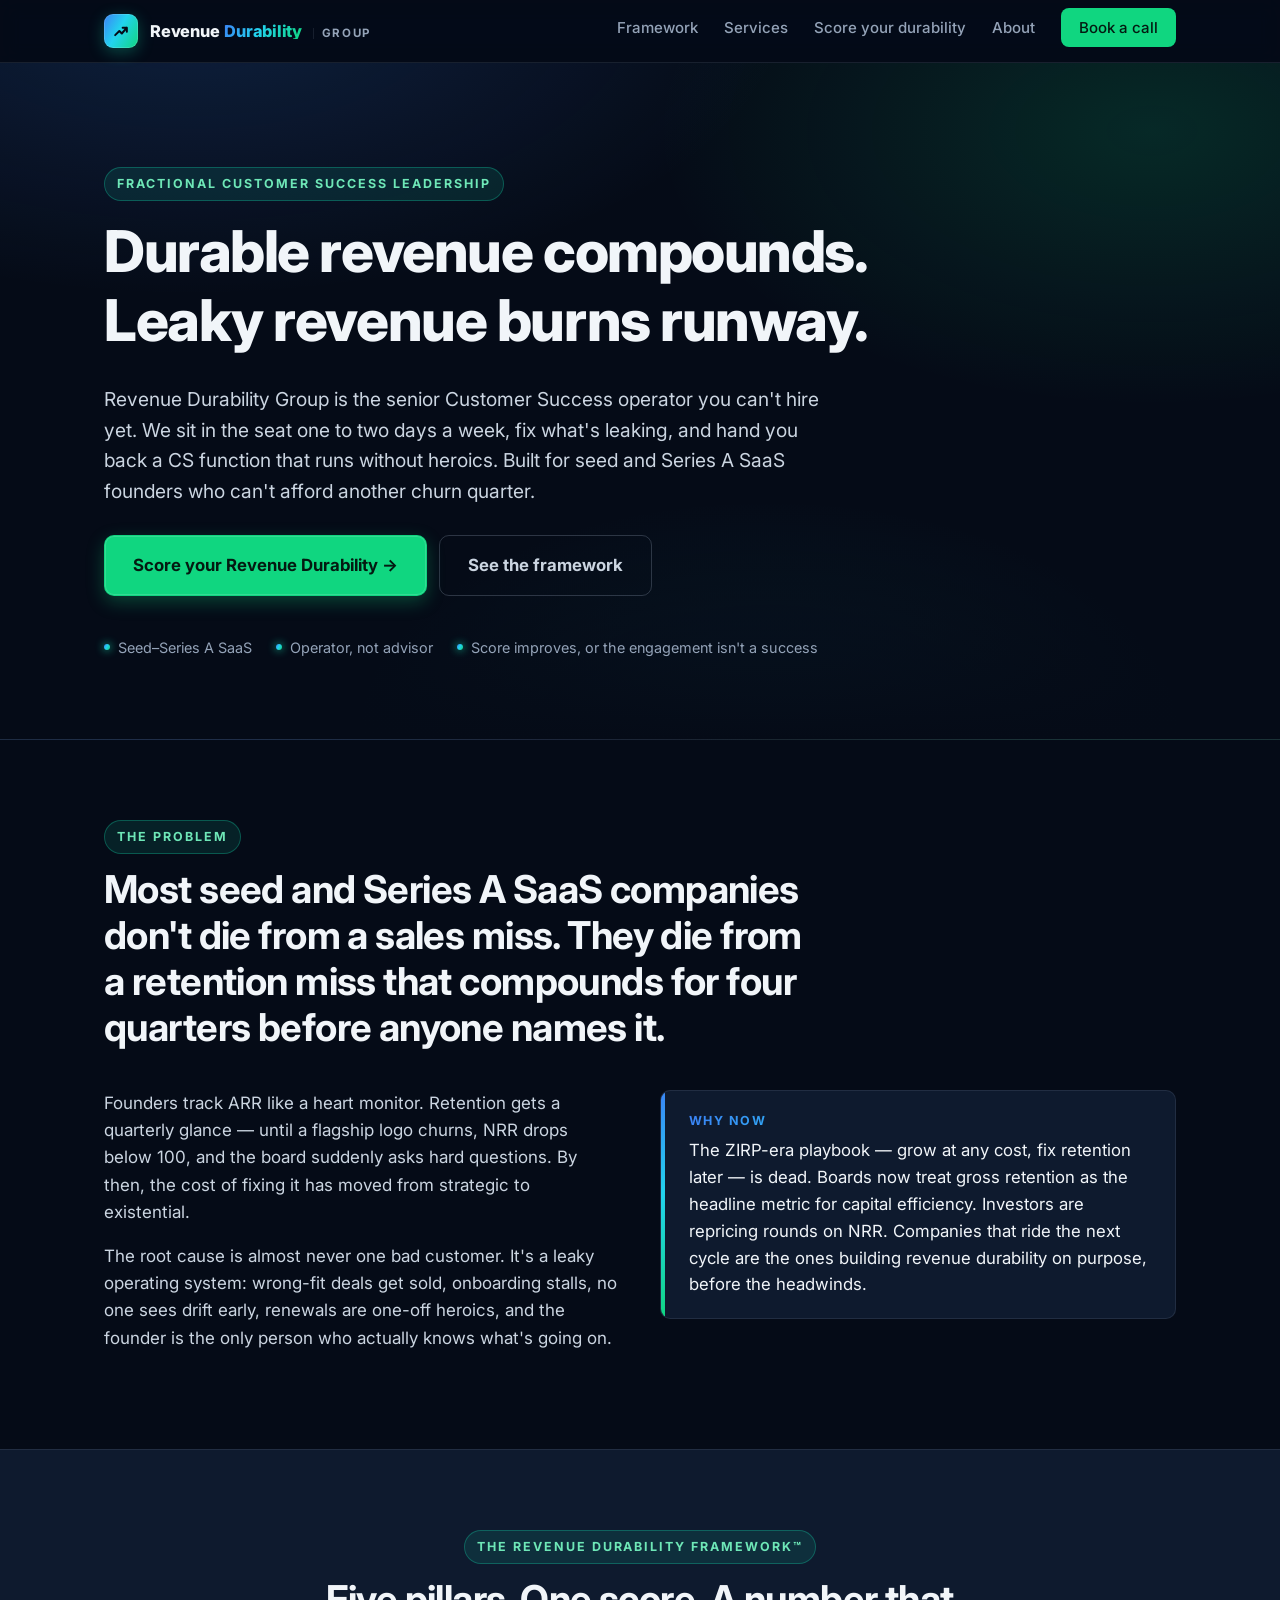
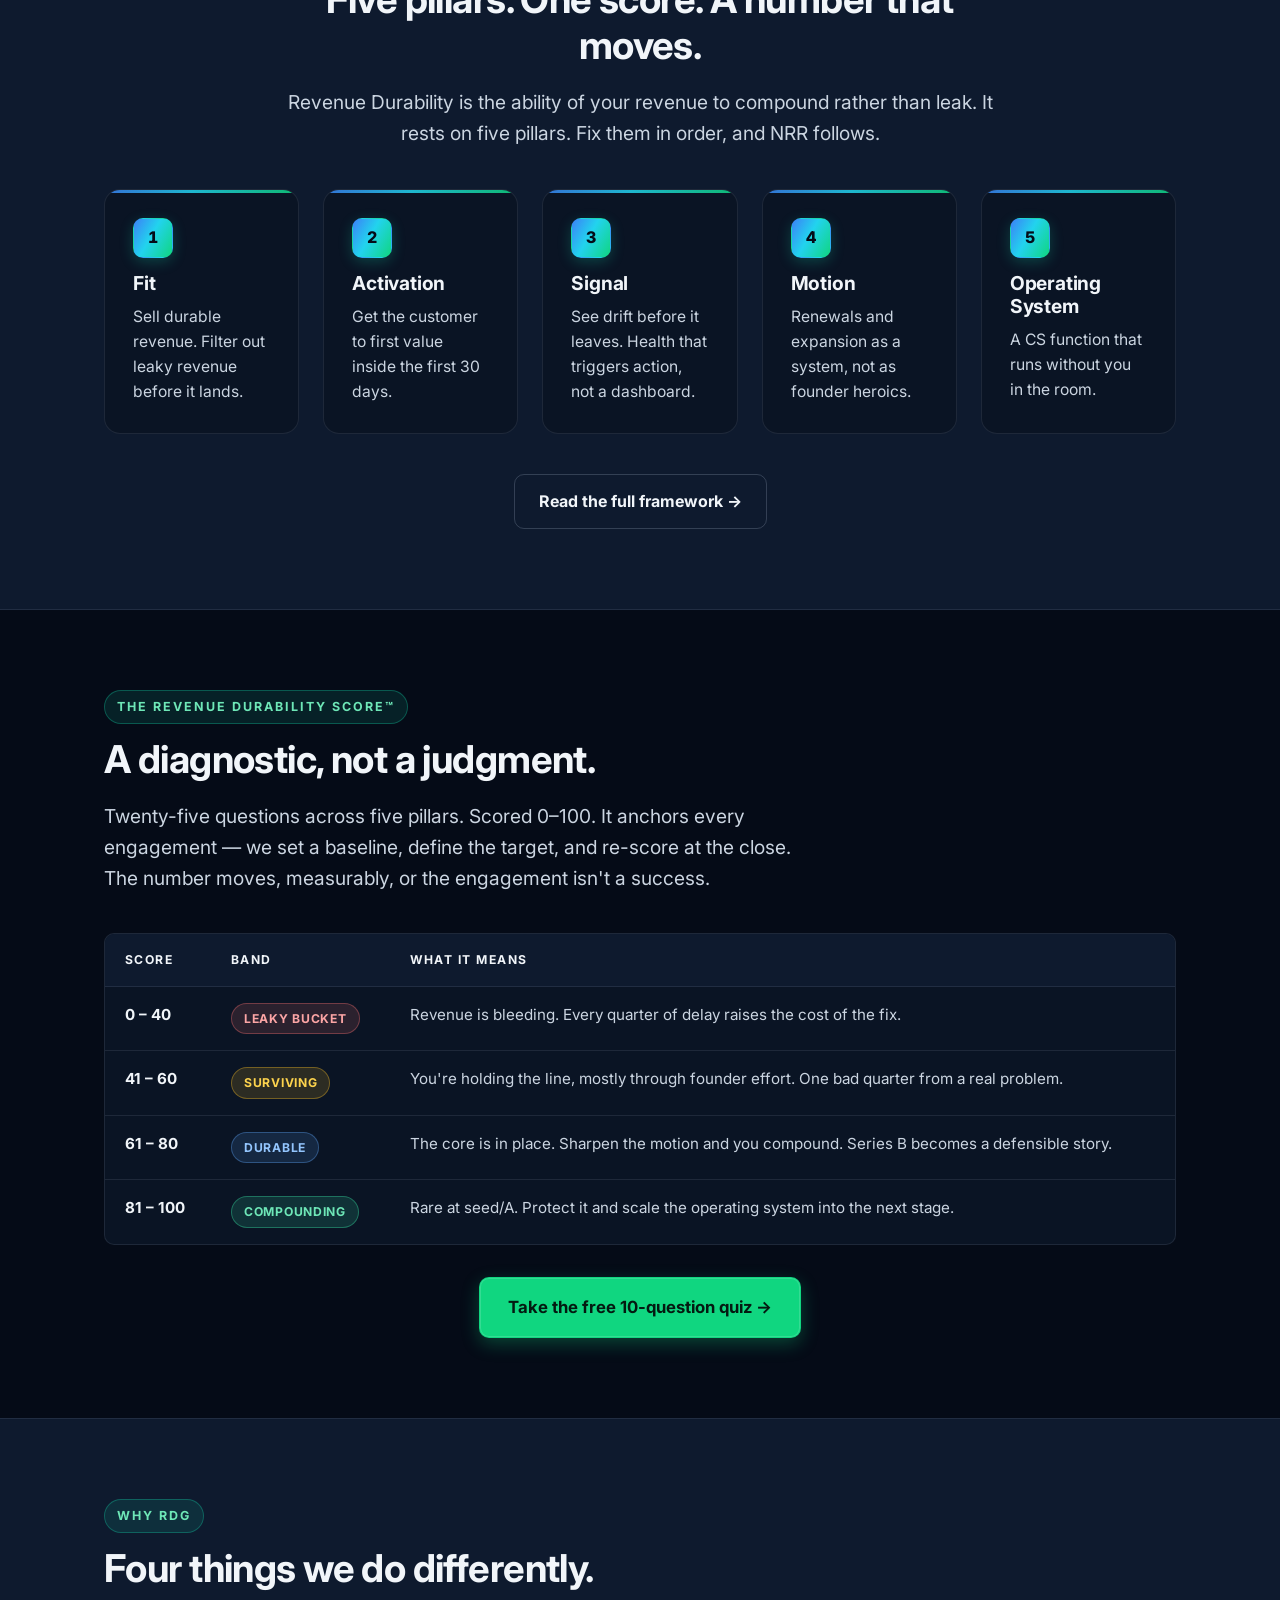
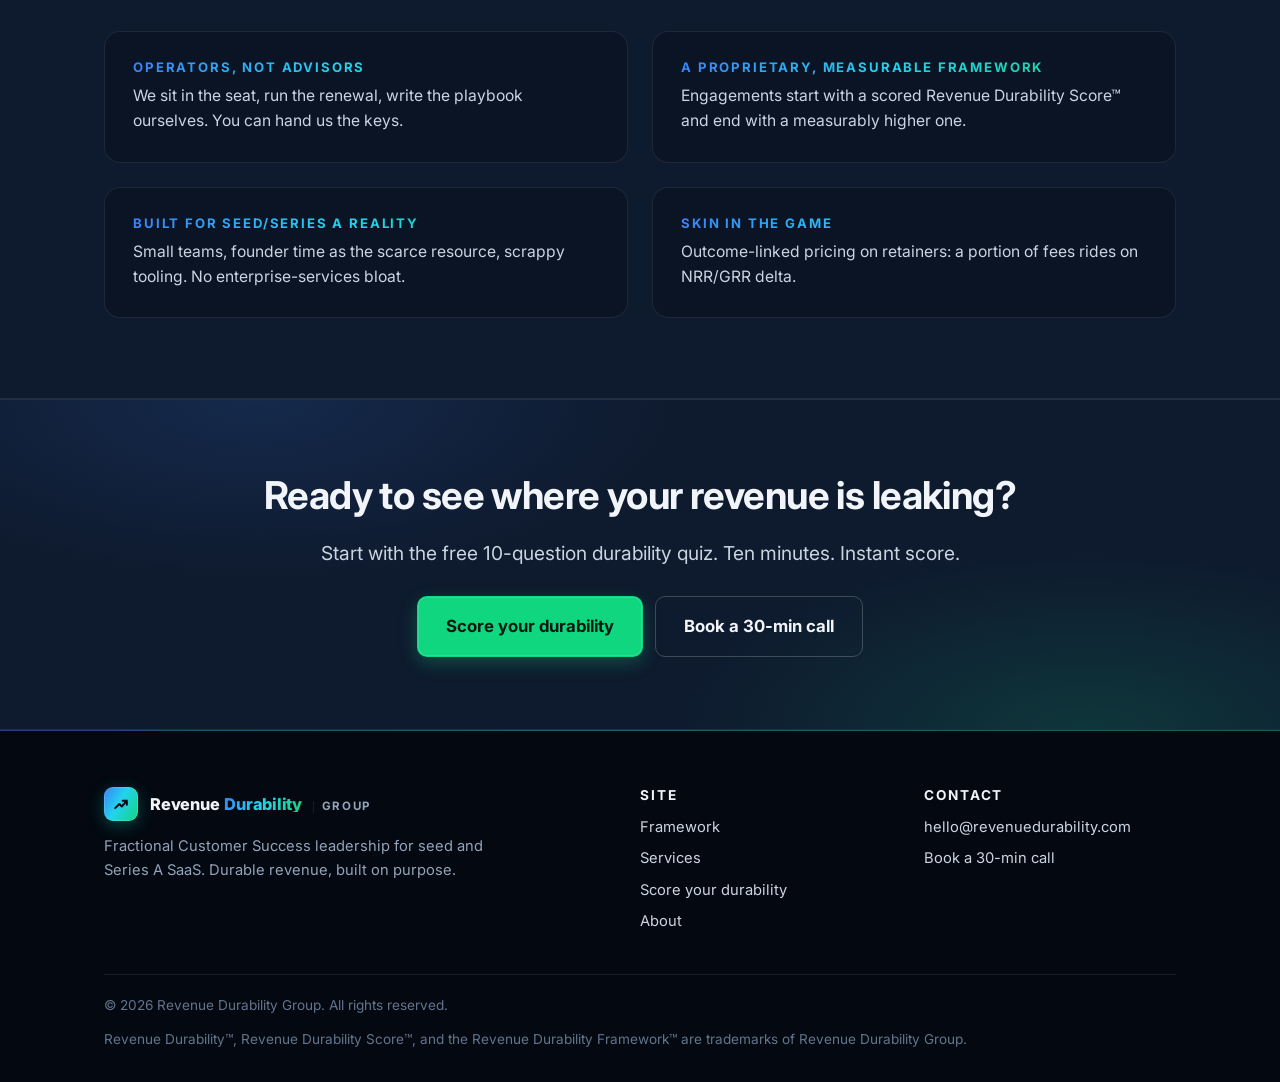
==== commit 0698db1c: "Branding and color updates" ====
--- a/index.html
+++ b/index.html
@@ -13,9 +13,15 @@
 <body>
   <header class="site-header">
     <nav class="nav" aria-label="Primary">
-      <a class="brand" href="index.html">
-        <img src="assets/img/logo.png" alt="Revenue Durability Group">
-        <span>Revenue Durability Group</span>
+      <a class="brand" href="index.html" aria-label="Revenue Durability Group — Home">
+        <span class="brand-mark" aria-hidden="true">
+          <svg viewBox="0 0 24 24" fill="none" xmlns="http://www.w3.org/2000/svg">
+            <path d="M5 17 L10 12 L13 15 L19 8 M14 8 L19 8 L19 13" stroke="currentColor" stroke-width="2.4" stroke-linecap="round" stroke-linejoin="round"/>
+          </svg>
+        </span>
+        <span class="brand-text">
+          <span class="brand-a">Revenue</span><span class="brand-b">Durability</span><span class="brand-c">Group</span>
+        </span>
       </a>
       <button class="nav-toggle" aria-label="Menu">☰</button>
       <ul class="nav-links">
@@ -68,7 +74,7 @@
     </section>
 
     <!-- FRAMEWORK TEASER -->
-    <section style="background: var(--paper-2);">
+    <section class="section-alt">
       <div class="wrap">
         <div class="section-head center">
           <span class="eyebrow">The Revenue Durability Framework™</span>
@@ -152,7 +158,7 @@
     </section>
 
     <!-- WHY US -->
-    <section style="background: var(--paper-2);">
+    <section class="section-alt">
       <div class="wrap">
         <div class="section-head">
           <span class="eyebrow">Why RDG</span>
@@ -196,9 +202,15 @@
     <div class="wrap">
       <div class="footer-grid">
         <div>
-          <div class="brand" style="color: var(--white); margin-bottom: 12px;">
-            <span class="brand-fallback">RDG</span>
-            <span style="color: var(--white);">Revenue Durability Group</span>
+          <div class="brand" style="margin-bottom: 14px;">
+            <span class="brand-mark" aria-hidden="true">
+              <svg viewBox="0 0 24 24" fill="none" xmlns="http://www.w3.org/2000/svg">
+                <path d="M5 17 L10 12 L13 15 L19 8 M14 8 L19 8 L19 13" stroke="currentColor" stroke-width="2.4" stroke-linecap="round" stroke-linejoin="round"/>
+              </svg>
+            </span>
+            <span class="brand-text">
+              <span class="brand-a">Revenue</span><span class="brand-b">Durability</span><span class="brand-c">Group</span>
+            </span>
           </div>
           <p style="max-width: 380px;">Fractional Customer Success leadership for seed and Series A SaaS. Durable revenue, built on purpose.</p>
         </div>
--- a/assets/css/style.css
+++ b/assets/css/style.css
@@ -1,35 +1,81 @@
 /* ==========================================================================
-   Revenue Durability Group — Site Styles
+   Revenue Durability Group — Site Styles (Dark)
+   Palette drawn from the RDG logo: deep-navy foundation + cyan→teal→emerald
+   signature gradient. Dark-mode-first.
    ========================================================================== */
 
 :root {
-  --navy:        #1F3A5F;
-  --navy-dark:   #142842;
-  --navy-ink:    #0B1B2F;
-  --amber:       #B45309;
-  --amber-bright:#D97706;
-  --amber-soft:  #FEF3C7;
-  --ink:         #0F172A;
-  --slate:       #475569;
-  --slate-soft:  #64748B;
-  --paper:       #FAFAF9;
-  --paper-2:     #F4F6F8;
-  --paper-3:     #E9EEF3;
-  --line:        #E2E8F0;
-  --line-strong: #CBD5E1;
-  --white:       #FFFFFF;
-  --success:     #047857;
-  --warn:        #B45309;
-  --danger:      #B91C1C;
-
-  --shadow-sm:   0 1px 2px rgba(15, 23, 42, 0.06);
-  --shadow-md:   0 4px 12px rgba(15, 23, 42, 0.08);
-  --shadow-lg:   0 12px 32px rgba(15, 23, 42, 0.12);
-
+  /* -- Foundation (backgrounds, dark) ---------------------------------- */
+  --bg:            #050B17;            /* page background — deep navy-black */
+  --bg-1:          #0A1424;            /* elevated: cards */
+  --bg-2:          #0E1A2E;            /* elevated: nav / footer / callout */
+  --bg-3:          #142A47;            /* highest elevation / hover */
+  --bg-glow:       #071228;
+
+  /* -- Text ------------------------------------------------------------ */
+  --ink:           #F1F5F9;            /* primary */
+  --ink-2:         #CBD5E1;            /* secondary body */
+  --ink-3:         #94A3B8;            /* muted */
+  --ink-4:         #64748B;            /* dim / meta */
+  --ink-inverse:   #050B17;
+
+  /* -- Lines & borders ------------------------------------------------- */
+  --line:          rgba(148, 163, 184, 0.14);
+  --line-strong:   rgba(148, 163, 184, 0.28);
+  --line-glow:     rgba(20, 232, 184, 0.30);
+
+  /* -- Brand — pulled from the logo gradient --------------------------- */
+  --brand-blue:    #3B82F6;
+  --brand-cyan:    #22D3EE;
+  --brand-teal:    #14E8B8;
+  --brand-emerald: #10D680;
+  --brand-mint:    #6EE7B7;
+
+  /* Primary CTA color: emerald (matches 'Durability' emphasis in logo) */
+  --accent:        #10D680;
+  --accent-hover:  #14E896;
+  --accent-ink:    #041A11;             /* text on accent buttons */
+  --accent-glow:   rgba(16, 214, 128, 0.28);
+
+  /* Cool accent for links & secondary UI */
+  --link:          #22D3EE;
+  --link-hover:    #67E8F9;
+
+  /* Signature gradient (used sparingly for emphasis) */
+  --brand-grad:    linear-gradient(120deg, #3B82F6 0%, #22D3EE 45%, #10D680 100%);
+  --brand-grad-r:  linear-gradient(120deg, #10D680 0%, #22D3EE 55%, #3B82F6 100%);
+  --brand-glow-radial:
+    radial-gradient(1000px 500px at 15% -10%, rgba(59, 130, 246, 0.18), transparent 60%),
+    radial-gradient(900px 500px at 90% 10%, rgba(16, 214, 128, 0.15), transparent 55%),
+    radial-gradient(700px 400px at 60% 100%, rgba(34, 211, 238, 0.10), transparent 60%);
+
+  /* -- Bands (recolored for dark bg) ----------------------------------- */
+  --band-leaky-bg:       rgba(248, 113, 113, 0.14);
+  --band-leaky-fg:       #FCA5A5;
+  --band-leaky-border:   rgba(248, 113, 113, 0.35);
+  --band-surviving-bg:   rgba(251, 191, 36, 0.14);
+  --band-surviving-fg:   #FCD34D;
+  --band-surviving-border:rgba(251, 191, 36, 0.35);
+  --band-durable-bg:     rgba(96, 165, 250, 0.14);
+  --band-durable-fg:     #93C5FD;
+  --band-durable-border: rgba(96, 165, 250, 0.35);
+  --band-compounding-bg: rgba(52, 211, 153, 0.16);
+  --band-compounding-fg: #6EE7B7;
+  --band-compounding-border:rgba(52, 211, 153, 0.4);
+
+  /* -- Elevation ------------------------------------------------------- */
+  --shadow-sm:  0 1px 2px rgba(0, 0, 0, 0.4);
+  --shadow-md:  0 8px 24px rgba(0, 0, 0, 0.4);
+  --shadow-lg:  0 24px 48px rgba(0, 0, 0, 0.55);
+  --shadow-brand: 0 8px 32px rgba(16, 214, 128, 0.22);
+
+  /* -- Shape ----------------------------------------------------------- */
   --radius:      10px;
   --radius-lg:   16px;
-
-  --content-max: 1120px;
+  --radius-xl:   22px;
+
+  /* -- Layout ---------------------------------------------------------- */
+  --content-max:    1120px;
   --content-narrow: 780px;
 
   --font-sans: "Inter", -apple-system, BlinkMacSystemFont, "Segoe UI",
@@ -38,49 +84,66 @@
                   Roboto, sans-serif;
 }
 
-/* ---------- Reset ---------- */
+/* ---------- Reset & base ---------- */
 *, *::before, *::after { box-sizing: border-box; }
-html { -webkit-text-size-adjust: 100%; scroll-behavior: smooth; }
+html { -webkit-text-size-adjust: 100%; scroll-behavior: smooth; background: var(--bg); }
 body {
   margin: 0;
   font-family: var(--font-sans);
   font-size: 17px;
   line-height: 1.6;
-  color: var(--ink);
-  background: var(--paper);
+  color: var(--ink-2);
+  background: var(--bg);
   -webkit-font-smoothing: antialiased;
   -moz-osx-font-smoothing: grayscale;
 }
+::selection { background: var(--brand-teal); color: var(--ink-inverse); }
 img, svg { max-width: 100%; height: auto; display: block; }
 button { font: inherit; cursor: pointer; }
-a { color: var(--navy); text-decoration: none; }
-a:hover { color: var(--amber); }
+a { color: var(--link); text-decoration: none; transition: color 0.15s ease; }
+a:hover { color: var(--link-hover); }
+strong { color: var(--ink); font-weight: 700; }
 
 /* ---------- Typography ---------- */
 h1, h2, h3, h4 {
   font-family: var(--font-display);
-  color: var(--navy-ink);
+  color: var(--ink);
   line-height: 1.2;
   margin: 0 0 0.5em;
   letter-spacing: -0.01em;
 }
-h1 { font-size: clamp(2.2rem, 4vw + 1rem, 3.6rem); font-weight: 800; letter-spacing: -0.02em; }
-h2 { font-size: clamp(1.6rem, 2vw + 1rem, 2.4rem); font-weight: 700; }
+h1 { font-size: clamp(2.2rem, 4vw + 1rem, 3.6rem); font-weight: 800; letter-spacing: -0.025em; }
+h2 { font-size: clamp(1.6rem, 2vw + 1rem, 2.4rem); font-weight: 700; letter-spacing: -0.015em; }
 h3 { font-size: 1.35rem; font-weight: 700; }
-h4 { font-size: 1.05rem; font-weight: 700; text-transform: uppercase;
-     letter-spacing: 0.08em; color: var(--amber); }
+h4 {
+  font-size: 0.82rem; font-weight: 700; text-transform: uppercase;
+  letter-spacing: 0.14em;
+  background: var(--brand-grad);
+  -webkit-background-clip: text; background-clip: text;
+  -webkit-text-fill-color: transparent; color: transparent;
+  margin-bottom: 8px;
+}
 p  { margin: 0 0 1em; }
-.lead { font-size: 1.2rem; color: var(--slate); }
+.lead { font-size: 1.2rem; color: var(--ink-2); }
 .eyebrow {
   display: inline-block;
-  font-size: 0.8rem;
+  font-size: 0.78rem;
   font-weight: 700;
   text-transform: uppercase;
-  letter-spacing: 0.14em;
-  color: var(--amber);
-  margin-bottom: 12px;
-}
-strong { color: var(--navy-ink); font-weight: 700; }
+  letter-spacing: 0.16em;
+  padding: 6px 12px;
+  border-radius: 999px;
+  background: rgba(20, 232, 184, 0.10);
+  border: 1px solid rgba(20, 232, 184, 0.28);
+  color: var(--brand-mint);
+  margin-bottom: 16px;
+}
+
+.text-gradient {
+  background: var(--brand-grad);
+  -webkit-background-clip: text; background-clip: text;
+  -webkit-text-fill-color: transparent; color: transparent;
+}
 
 /* ---------- Layout ---------- */
 .wrap    { max-width: var(--content-max); margin: 0 auto; padding: 0 24px; }
@@ -90,111 +153,206 @@
 
 /* ---------- Header / Nav ---------- */
 .site-header {
-  background: var(--white);
+  background: rgba(5, 11, 23, 0.75);
   border-bottom: 1px solid var(--line);
   position: sticky; top: 0; z-index: 50;
-  backdrop-filter: saturate(1.4) blur(6px);
+  backdrop-filter: saturate(1.4) blur(10px);
+  -webkit-backdrop-filter: saturate(1.4) blur(10px);
 }
 .nav {
   display: flex; align-items: center; justify-content: space-between;
-  padding: 16px 24px; max-width: var(--content-max); margin: 0 auto;
-}
+  padding: 14px 24px; max-width: var(--content-max); margin: 0 auto;
+}
+
+/* -- Brand mark (wordmark + icon) ----------------------------------- */
 .brand {
-  display: flex; align-items: center; gap: 10px;
-  font-weight: 800; font-size: 1.05rem; color: var(--navy-ink);
-  letter-spacing: -0.01em;
-}
-.brand img { height: 32px; width: auto; }
+  display: inline-flex; align-items: center; gap: 12px;
+  font-weight: 800; font-size: 1.02rem; letter-spacing: -0.015em;
+  color: var(--ink);
+  line-height: 1;
+}
+.brand:hover { color: var(--ink); }
+.brand-mark {
+  display: inline-flex; align-items: center; justify-content: center;
+  width: 34px; height: 34px; border-radius: 9px;
+  background: var(--brand-grad);
+  color: var(--ink-inverse);
+  box-shadow: 0 4px 16px rgba(20, 232, 184, 0.28), inset 0 0 0 1px rgba(255,255,255,0.15);
+  flex-shrink: 0;
+  position: relative;
+}
+.brand-mark svg { width: 20px; height: 20px; }
+.brand-text { display: inline-flex; align-items: baseline; gap: 5px; white-space: nowrap; }
+.brand-a { color: var(--ink); }
+.brand-b {
+  background: var(--brand-grad);
+  -webkit-background-clip: text; background-clip: text;
+  -webkit-text-fill-color: transparent; color: transparent;
+}
+.brand-c {
+  color: var(--ink-3); font-size: 0.72rem; font-weight: 700;
+  text-transform: uppercase; letter-spacing: 0.14em;
+  margin-left: 6px;
+  padding-left: 8px;
+  border-left: 1px solid var(--line);
+}
+@media (max-width: 620px) { .brand-c { display: none; } }
+
 .brand-fallback {
   display: inline-flex; align-items: center; justify-content: center;
   width: 32px; height: 32px; border-radius: 8px;
-  background: var(--navy); color: var(--white);
-  font-weight: 800; font-size: 14px; letter-spacing: 0.02em;
-}
+  background: var(--brand-grad); color: var(--ink-inverse);
+  font-weight: 800; font-size: 13px; letter-spacing: 0.02em;
+}
+
 .nav-links {
-  display: flex; align-items: center; gap: 28px;
+  display: flex; align-items: center; gap: 26px;
   list-style: none; padding: 0; margin: 0;
 }
 .nav-links a {
-  color: var(--slate); font-size: 0.95rem; font-weight: 500;
-}
-.nav-links a:hover, .nav-links a.active { color: var(--navy-ink); }
+  color: var(--ink-3); font-size: 0.94rem; font-weight: 500;
+  position: relative;
+}
+.nav-links a:hover, .nav-links a.active { color: var(--ink); }
+.nav-links a.active::after {
+  content: ""; position: absolute; left: 0; right: 0; bottom: -20px;
+  height: 2px; background: var(--brand-grad); border-radius: 2px;
+}
 .nav-cta {
-  background: var(--navy); color: var(--white) !important;
-  padding: 10px 18px; border-radius: 8px; font-weight: 600;
-  transition: background 0.15s ease;
-}
-.nav-cta:hover { background: var(--amber); }
+  background: var(--accent) !important; color: var(--accent-ink) !important;
+  padding: 10px 18px; border-radius: 8px; font-weight: 700;
+  transition: transform 0.06s ease, box-shadow 0.15s ease, background 0.15s ease;
+  box-shadow: 0 0 0 0 var(--accent-glow);
+}
+.nav-cta:hover { background: var(--accent-hover) !important;
+                 box-shadow: 0 0 0 4px var(--accent-glow); }
+.nav-cta.active::after { display: none; }
+
 .nav-toggle {
-  display: none; background: none; border: 0; padding: 8px;
-  color: var(--navy-ink);
+  display: none; background: transparent; border: 1px solid var(--line-strong);
+  padding: 8px 12px; color: var(--ink); border-radius: 8px;
 }
 @media (max-width: 820px) {
   .nav-links {
     display: none; position: absolute; top: 100%; left: 0; right: 0;
-    background: var(--white); flex-direction: column; align-items: stretch;
+    background: var(--bg-2); flex-direction: column; align-items: stretch;
     padding: 12px 24px; gap: 4px; border-bottom: 1px solid var(--line);
     box-shadow: var(--shadow-md);
   }
   .nav-links.open { display: flex; }
-  .nav-links a { padding: 10px 0; }
+  .nav-links a { padding: 12px 0; }
+  .nav-links a.active::after { display: none; }
   .nav-toggle { display: inline-flex; }
 }
 
 /* ---------- Buttons ---------- */
 .btn {
   display: inline-flex; align-items: center; justify-content: center; gap: 8px;
-  padding: 14px 24px; border-radius: 10px; font-weight: 600; font-size: 1rem;
+  padding: 14px 24px; border-radius: 10px; font-weight: 700; font-size: 1rem;
   border: 1px solid transparent;
-  transition: transform 0.06s ease, background 0.15s ease, box-shadow 0.15s ease;
+  transition: transform 0.06s ease, background 0.15s ease,
+              box-shadow 0.15s ease, border-color 0.15s ease, color 0.15s ease;
   text-decoration: none;
+  cursor: pointer;
 }
 .btn:active { transform: translateY(1px); }
-.btn-primary   { background: var(--amber); color: var(--white) !important; }
-.btn-primary:hover { background: var(--amber-bright); box-shadow: var(--shadow-md); }
-.btn-secondary { background: var(--navy); color: var(--white) !important; }
-.btn-secondary:hover { background: var(--navy-dark); box-shadow: var(--shadow-md); }
+
+.btn-primary {
+  background: var(--accent); color: var(--accent-ink) !important;
+  box-shadow: 0 6px 18px var(--accent-glow), inset 0 0 0 1px rgba(255,255,255,0.15);
+}
+.btn-primary:hover {
+  background: var(--accent-hover);
+  box-shadow: 0 12px 28px var(--accent-glow), inset 0 0 0 1px rgba(255,255,255,0.2);
+}
+
+.btn-secondary {
+  background: transparent; color: var(--ink) !important;
+  border-color: var(--line-strong);
+}
+.btn-secondary:hover {
+  background: var(--bg-3); border-color: var(--brand-teal);
+  color: var(--brand-mint) !important;
+}
+
 .btn-ghost {
-  background: transparent; color: var(--navy) !important;
+  background: transparent; color: var(--ink-2) !important;
   border-color: var(--line-strong);
 }
-.btn-ghost:hover { border-color: var(--navy); background: var(--paper-2); }
+.btn-ghost:hover {
+  border-color: var(--brand-teal); color: var(--ink) !important;
+  background: rgba(20, 232, 184, 0.06);
+}
+
 .btn-lg { padding: 16px 28px; font-size: 1.05rem; }
+
+/* Gradient CTA — for standout moments */
+.btn-brand {
+  color: var(--ink-inverse) !important;
+  background: var(--brand-grad);
+  box-shadow: 0 8px 28px rgba(20, 232, 184, 0.30), inset 0 0 0 1px rgba(255,255,255,0.15);
+  position: relative;
+}
+.btn-brand:hover {
+  background: var(--brand-grad);
+  box-shadow: 0 14px 36px rgba(20, 232, 184, 0.42), inset 0 0 0 1px rgba(255,255,255,0.22);
+}
 
 /* ---------- Hero ---------- */
 .hero {
-  background: linear-gradient(180deg, #F4F6F8 0%, #FAFAF9 100%);
-  padding: 96px 0 72px;
+  padding: 104px 0 80px;
   border-bottom: 1px solid var(--line);
   position: relative; overflow: hidden;
+  background: var(--bg);
+  background-image: var(--brand-glow-radial);
 }
 .hero::before {
-  content: ""; position: absolute; top: -140px; right: -140px;
-  width: 480px; height: 480px; border-radius: 50%;
-  background: radial-gradient(circle at center, rgba(180, 83, 9, 0.10), transparent 70%);
-  pointer-events: none;
-}
+  content: ""; position: absolute; inset: 0; pointer-events: none;
+  background:
+    linear-gradient(180deg, transparent 0%, transparent 60%, var(--bg) 100%);
+}
+.hero::after {
+  content: ""; position: absolute; left: 0; right: 0; bottom: -1px; height: 1px;
+  background: var(--brand-grad); opacity: 0.55; pointer-events: none;
+}
+.hero > .wrap, .hero > .wrap-narrow { position: relative; z-index: 1; }
 .hero h1 { max-width: 820px; }
-.hero .lead { max-width: 720px; }
+.hero .lead { max-width: 720px; color: var(--ink-2); }
 .hero-cta { display: flex; gap: 12px; flex-wrap: wrap; margin-top: 28px; }
 .hero-meta {
   display: flex; gap: 24px; margin-top: 40px; flex-wrap: wrap;
-  color: var(--slate-soft); font-size: 0.9rem;
-}
-.hero-meta span::before { content: "◆ "; color: var(--amber); }
+  color: var(--ink-3); font-size: 0.9rem;
+}
+.hero-meta span { display: inline-flex; align-items: center; gap: 8px; }
+.hero-meta span::before {
+  content: ""; width: 6px; height: 6px; border-radius: 50%;
+  background: var(--brand-grad);
+  box-shadow: 0 0 8px var(--brand-teal);
+}
 
 /* ---------- Callout / Quote ---------- */
 .callout {
-  border-left: 4px solid var(--amber);
-  background: var(--paper-2);
-  padding: 20px 24px;
-  border-radius: 0 var(--radius) var(--radius) 0;
+  position: relative;
+  background: var(--bg-2);
+  border: 1px solid var(--line);
+  padding: 20px 24px 20px 28px;
+  border-radius: var(--radius);
   margin: 24px 0;
   font-size: 1.05rem;
-  color: var(--navy-ink);
-}
-.callout .label { display: block; font-weight: 700; color: var(--amber); margin-bottom: 6px;
-                  text-transform: uppercase; font-size: 0.8rem; letter-spacing: 0.08em; }
+  color: var(--ink);
+  overflow: hidden;
+}
+.callout::before {
+  content: ""; position: absolute; left: 0; top: 0; bottom: 0; width: 4px;
+  background: var(--brand-grad);
+}
+.callout .label {
+  display: block; font-weight: 700; margin-bottom: 6px;
+  text-transform: uppercase; font-size: 0.78rem; letter-spacing: 0.12em;
+  background: var(--brand-grad);
+  -webkit-background-clip: text; background-clip: text;
+  -webkit-text-fill-color: transparent; color: transparent;
+}
 
 /* ---------- Cards ---------- */
 .grid { display: grid; gap: 24px; }
@@ -210,175 +368,248 @@
 }
 
 .card {
-  background: var(--white);
+  background: var(--bg-1);
   border: 1px solid var(--line);
   border-radius: var(--radius-lg);
   padding: 28px;
-  transition: transform 0.15s ease, box-shadow 0.15s ease, border-color 0.15s ease;
-}
-.card:hover { border-color: var(--line-strong); box-shadow: var(--shadow-md); transform: translateY(-2px); }
+  transition: transform 0.18s ease, box-shadow 0.18s ease,
+              border-color 0.18s ease, background 0.18s ease;
+  position: relative;
+}
+.card:hover {
+  border-color: var(--line-strong); background: var(--bg-2);
+  box-shadow: var(--shadow-md); transform: translateY(-2px);
+}
 .card .num {
   display: inline-flex; align-items: center; justify-content: center;
-  width: 36px; height: 36px; border-radius: 8px;
-  background: var(--navy); color: var(--white);
-  font-weight: 800; font-size: 0.95rem; margin-bottom: 12px;
-}
-.card h3 { color: var(--navy-ink); font-size: 1.2rem; }
-.card p  { color: var(--slate); margin-bottom: 0; font-size: 0.98rem; }
-
-.pillar-card { position: relative; }
-.pillar-card .num { background: var(--amber); }
+  width: 40px; height: 40px; border-radius: 10px;
+  background: var(--bg-3); color: var(--ink);
+  border: 1px solid var(--line-strong);
+  font-weight: 800; font-size: 1rem; margin-bottom: 14px;
+  font-variant-numeric: tabular-nums;
+}
+.card h3 { color: var(--ink); font-size: 1.2rem; }
+.card p  { color: var(--ink-2); margin-bottom: 0; font-size: 0.98rem; }
+
+.pillar-card { position: relative; overflow: hidden; }
+.pillar-card::before {
+  content: ""; position: absolute; top: 0; left: 0; right: 0; height: 3px;
+  background: var(--brand-grad); opacity: 0.85;
+}
+.pillar-card .num {
+  background: var(--brand-grad); color: var(--ink-inverse);
+  border: 1px solid transparent;
+  box-shadow: 0 4px 14px rgba(20, 232, 184, 0.22);
+}
+.pillar-card:hover { border-color: var(--brand-teal); box-shadow: var(--shadow-brand); }
 
 /* ---------- Section headers ---------- */
 .section-head { max-width: 720px; margin-bottom: 40px; }
 .section-head.center { margin-left: auto; margin-right: auto; text-align: center; }
+.section-head .eyebrow { margin-bottom: 12px; }
 
 /* ---------- Bands table ---------- */
 .band-table {
-  width: 100%; border-collapse: collapse; margin: 24px 0;
-  background: var(--white); border-radius: var(--radius); overflow: hidden;
-  box-shadow: var(--shadow-sm); border: 1px solid var(--line);
+  width: 100%; border-collapse: separate; border-spacing: 0; margin: 24px 0;
+  background: var(--bg-1); border-radius: var(--radius); overflow: hidden;
+  border: 1px solid var(--line);
 }
 .band-table th, .band-table td {
-  padding: 14px 18px; text-align: left; border-bottom: 1px solid var(--line);
-  font-size: 0.95rem; vertical-align: top;
+  padding: 16px 20px; text-align: left; border-bottom: 1px solid var(--line);
+  font-size: 0.95rem; vertical-align: top; color: var(--ink-2);
 }
 .band-table th {
-  background: var(--navy); color: var(--white); font-weight: 600;
-  text-transform: uppercase; font-size: 0.78rem; letter-spacing: 0.1em;
+  background: var(--bg-2); color: var(--ink); font-weight: 700;
+  text-transform: uppercase; font-size: 0.76rem; letter-spacing: 0.12em;
 }
 .band-table tr:last-child td { border-bottom: 0; }
+.band-table td strong { color: var(--ink); }
+
 .band-tag {
-  display: inline-block; padding: 4px 10px; border-radius: 999px;
-  font-weight: 700; font-size: 0.78rem; text-transform: uppercase;
-  letter-spacing: 0.05em;
-}
-.band-leaky      { background: #FEE2E2; color: #991B1B; }
-.band-surviving  { background: #FEF3C7; color: #92400E; }
-.band-durable    { background: #DBEAFE; color: #1E40AF; }
-.band-compounding{ background: #D1FAE5; color: #065F46; }
+  display: inline-block; padding: 5px 12px; border-radius: 999px;
+  font-weight: 700; font-size: 0.76rem; text-transform: uppercase;
+  letter-spacing: 0.06em; border: 1px solid transparent;
+}
+.band-leaky      { background: var(--band-leaky-bg);       color: var(--band-leaky-fg);       border-color: var(--band-leaky-border); }
+.band-surviving  { background: var(--band-surviving-bg);   color: var(--band-surviving-fg);   border-color: var(--band-surviving-border); }
+.band-durable    { background: var(--band-durable-bg);     color: var(--band-durable-fg);     border-color: var(--band-durable-border); }
+.band-compounding{ background: var(--band-compounding-bg); color: var(--band-compounding-fg); border-color: var(--band-compounding-border); }
 
 /* ---------- Feature strip / CTA ---------- */
 .cta-strip {
-  background: var(--navy);
-  color: var(--white);
-  padding: 64px 0;
+  position: relative; overflow: hidden;
+  background: var(--bg-2);
+  color: var(--ink);
+  padding: 72px 0;
   border-top: 1px solid var(--line);
-}
-.cta-strip h2 { color: var(--white); }
-.cta-strip p  { color: rgba(255,255,255,0.85); }
-.cta-strip .btn-primary { background: var(--amber); }
-.cta-strip .btn-primary:hover { background: var(--amber-bright); }
+  border-bottom: 1px solid var(--line);
+  isolation: isolate;
+}
+.cta-strip::before {
+  content: ""; position: absolute; inset: 0; pointer-events: none;
+  background:
+    radial-gradient(700px 300px at 20% 0%, rgba(59,130,246,0.15), transparent 60%),
+    radial-gradient(700px 300px at 85% 100%, rgba(16,214,128,0.15), transparent 60%);
+}
+.cta-strip::after {
+  content: ""; position: absolute; left: 0; right: 0; top: -1px; height: 1px;
+  background: var(--brand-grad); opacity: 0.55;
+}
+.cta-strip > * { position: relative; z-index: 1; }
+.cta-strip h2 { color: var(--ink); }
+.cta-strip p  { color: var(--ink-2); }
 .cta-strip .btn-ghost {
-  color: var(--white) !important; border-color: rgba(255,255,255,0.35);
-}
-.cta-strip .btn-ghost:hover { background: rgba(255,255,255,0.10); border-color: var(--white); }
+  color: var(--ink) !important; border-color: rgba(255,255,255,0.20);
+}
+.cta-strip .btn-ghost:hover { background: rgba(255,255,255,0.06); border-color: var(--brand-teal); }
 
 /* ---------- Footer ---------- */
 .site-footer {
-  background: var(--navy-dark); color: rgba(255,255,255,0.75);
-  padding: 48px 0 32px; font-size: 0.92rem;
-}
-.site-footer a { color: rgba(255,255,255,0.85); }
-.site-footer a:hover { color: var(--amber-bright); }
+  background: #030811;
+  color: var(--ink-3);
+  padding: 56px 0 32px; font-size: 0.92rem;
+  border-top: 1px solid var(--line);
+  position: relative;
+}
+.site-footer::before {
+  content: ""; position: absolute; left: 0; right: 0; top: -1px; height: 1px;
+  background: var(--brand-grad); opacity: 0.35;
+}
+.site-footer a { color: var(--ink-2); }
+.site-footer a:hover { color: var(--brand-mint); }
 .footer-grid {
   display: grid; grid-template-columns: 2fr 1fr 1fr;
   gap: 32px; margin-bottom: 32px;
 }
 @media (max-width: 700px) { .footer-grid { grid-template-columns: 1fr; } }
-.site-footer h4 { color: var(--white); font-size: 0.9rem; margin-bottom: 12px; }
+.site-footer h4 {
+  color: var(--ink); font-size: 0.85rem; margin-bottom: 12px;
+  background: none; -webkit-text-fill-color: initial;
+}
 .footer-links { list-style: none; padding: 0; margin: 0; }
 .footer-links li { margin-bottom: 8px; }
 .footer-legal {
-  border-top: 1px solid rgba(255,255,255,0.10); padding-top: 20px;
+  border-top: 1px solid var(--line); padding-top: 20px;
   display: flex; justify-content: space-between; flex-wrap: wrap; gap: 12px;
-  color: rgba(255,255,255,0.55); font-size: 0.85rem;
-}
+  color: var(--ink-4); font-size: 0.85rem;
+}
+.site-footer .brand-text .brand-a { color: var(--ink); }
 
 /* ---------- Quiz ---------- */
 .quiz-shell {
   max-width: 780px; margin: 40px auto; padding: 0 24px;
 }
 .quiz-progress {
-  height: 6px; background: var(--line); border-radius: 999px;
-  overflow: hidden; margin-bottom: 24px;
+  height: 6px; background: var(--bg-2); border-radius: 999px;
+  overflow: hidden; margin-bottom: 20px;
+  border: 1px solid var(--line);
 }
 .quiz-progress-fill {
-  height: 100%; background: linear-gradient(90deg, var(--amber), var(--amber-bright));
+  height: 100%; background: var(--brand-grad);
   width: 0%; transition: width 0.3s ease;
+  box-shadow: 0 0 12px var(--brand-teal);
 }
 .quiz-step-meta {
   display: flex; justify-content: space-between; align-items: center;
-  font-size: 0.85rem; color: var(--slate); margin-bottom: 8px;
-  text-transform: uppercase; letter-spacing: 0.08em; font-weight: 600;
+  font-size: 0.82rem; color: var(--ink-3); margin-bottom: 14px;
+  text-transform: uppercase; letter-spacing: 0.10em; font-weight: 600;
 }
 .pillar-chip {
-  display: inline-block; padding: 4px 10px; border-radius: 6px;
-  background: var(--navy); color: var(--white); font-weight: 700;
+  display: inline-block; padding: 5px 11px; border-radius: 6px;
+  background: rgba(20, 232, 184, 0.10);
+  border: 1px solid rgba(20, 232, 184, 0.32);
+  color: var(--brand-mint); font-weight: 700;
   font-size: 0.72rem;
 }
 .quiz-card {
-  background: var(--white); border: 1px solid var(--line);
-  border-radius: var(--radius-lg); padding: 32px; box-shadow: var(--shadow-sm);
+  background: var(--bg-1); border: 1px solid var(--line);
+  border-radius: var(--radius-lg); padding: 32px;
+  box-shadow: var(--shadow-md);
 }
 .quiz-question {
-  font-size: 1.3rem; font-weight: 700; color: var(--navy-ink);
+  font-size: 1.3rem; font-weight: 700; color: var(--ink);
   margin-bottom: 8px; line-height: 1.35;
 }
 .quiz-question-sub {
-  color: var(--slate); font-size: 0.95rem; margin-bottom: 24px;
+  color: var(--ink-3); font-size: 0.95rem; margin-bottom: 24px;
 }
 .quiz-options {
   display: flex; flex-direction: column; gap: 10px;
 }
 .quiz-option {
   display: flex; align-items: flex-start; gap: 12px;
-  padding: 14px 18px; border: 2px solid var(--line); border-radius: 10px;
-  background: var(--white); cursor: pointer;
-  transition: border-color 0.1s ease, background 0.1s ease;
+  padding: 14px 18px; border: 1px solid var(--line-strong); border-radius: 10px;
+  background: var(--bg-2); cursor: pointer;
+  transition: border-color 0.12s ease, background 0.12s ease, transform 0.06s ease;
   text-align: left; width: 100%;
-}
-.quiz-option:hover { border-color: var(--amber); background: #FFFBEB; }
+  color: var(--ink-2);
+}
+.quiz-option:hover {
+  border-color: var(--brand-teal); background: var(--bg-3);
+  color: var(--ink);
+}
 .quiz-option.selected {
-  border-color: var(--amber); background: #FFFBEB;
+  border-color: var(--brand-emerald);
+  background: rgba(16, 214, 128, 0.08);
+  color: var(--ink);
+  box-shadow: 0 0 0 3px rgba(16, 214, 128, 0.15);
 }
 .quiz-option .dot {
-  width: 18px; height: 18px; border-radius: 50%; border: 2px solid var(--line-strong);
+  width: 18px; height: 18px; border-radius: 50%;
+  border: 2px solid var(--line-strong);
   flex-shrink: 0; margin-top: 3px; position: relative;
 }
-.quiz-option.selected .dot { border-color: var(--amber); }
+.quiz-option:hover .dot { border-color: var(--brand-teal); }
+.quiz-option.selected .dot { border-color: var(--brand-emerald); }
 .quiz-option.selected .dot::after {
   content: ""; position: absolute; inset: 3px;
-  border-radius: 50%; background: var(--amber);
-}
-.quiz-option-text { flex: 1; color: var(--ink); font-size: 0.98rem; }
-.quiz-option-hint { color: var(--slate); font-size: 0.85rem; margin-top: 2px; }
+  border-radius: 50%; background: var(--brand-grad);
+}
+.quiz-option-text { flex: 1; font-size: 0.98rem; color: inherit; }
+.quiz-option-hint { color: var(--ink-3); font-size: 0.85rem; margin-top: 2px; }
 .quiz-nav {
-  display: flex; justify-content: space-between; margin-top: 24px; gap: 12px;
-}
-.quiz-nav .btn-ghost:disabled { opacity: 0.35; cursor: not-allowed; }
+  display: flex; justify-content: space-between; margin-top: 20px; gap: 12px;
+}
+.quiz-nav .btn:disabled { opacity: 0.35; cursor: not-allowed; }
+.quiz-nav .btn-primary:disabled { box-shadow: none; }
 
 /* ---------- Result ---------- */
 .result-hero {
-  background: linear-gradient(180deg, var(--navy) 0%, var(--navy-dark) 100%);
-  color: var(--white); padding: 64px 0 48px;
-}
-.result-hero h1 { color: var(--white); margin-bottom: 8px; }
-.result-hero .lead { color: rgba(255,255,255,0.85); }
+  background:
+    radial-gradient(700px 400px at 15% 0%, rgba(59,130,246,0.22), transparent 60%),
+    radial-gradient(700px 400px at 85% 20%, rgba(16,214,128,0.22), transparent 60%),
+    linear-gradient(180deg, var(--bg-2) 0%, var(--bg) 100%);
+  color: var(--ink); padding: 72px 0 56px;
+  border-bottom: 1px solid var(--line);
+  position: relative;
+}
+.result-hero::after {
+  content: ""; position: absolute; left: 0; right: 0; bottom: -1px; height: 1px;
+  background: var(--brand-grad); opacity: 0.55;
+}
+.result-hero h1 { color: var(--ink); margin-bottom: 8px; }
+.result-hero .lead { color: var(--ink-2); }
 .score-display {
-  display: flex; align-items: baseline; gap: 12px; margin: 20px 0;
+  display: flex; align-items: baseline; gap: 12px; margin: 24px 0;
 }
 .score-display .num {
-  font-size: 5.5rem; font-weight: 800; line-height: 1; color: var(--amber-bright);
+  font-size: 6rem; font-weight: 800; line-height: 1;
   font-variant-numeric: tabular-nums;
+  background: var(--brand-grad);
+  -webkit-background-clip: text; background-clip: text;
+  -webkit-text-fill-color: transparent; color: transparent;
+  filter: drop-shadow(0 0 24px rgba(20, 232, 184, 0.25));
 }
 .score-display .of {
-  font-size: 1.6rem; font-weight: 600; color: rgba(255,255,255,0.6);
+  font-size: 1.6rem; font-weight: 600; color: var(--ink-3);
 }
 .result-band-large {
-  display: inline-block; padding: 6px 16px; border-radius: 999px;
+  display: inline-block; padding: 8px 18px; border-radius: 999px;
   font-weight: 700; font-size: 0.95rem; text-transform: uppercase;
-  letter-spacing: 0.06em; background: var(--amber); color: var(--white);
+  letter-spacing: 0.06em;
+  background: rgba(16, 214, 128, 0.12);
+  border: 1px solid var(--band-compounding-border);
+  color: var(--band-compounding-fg);
 }
 .pillar-scores {
   display: grid; grid-template-columns: repeat(5, 1fr); gap: 12px;
@@ -386,82 +617,90 @@
 }
 @media (max-width: 700px) { .pillar-scores { grid-template-columns: repeat(2, 1fr); } }
 .pillar-score-card {
-  background: rgba(255,255,255,0.08); border: 1px solid rgba(255,255,255,0.15);
-  border-radius: 10px; padding: 16px;
+  background: var(--bg-1); border: 1px solid var(--line);
+  border-radius: 12px; padding: 16px;
 }
 .pillar-score-card .pname {
-  font-size: 0.75rem; color: rgba(255,255,255,0.7);
-  text-transform: uppercase; letter-spacing: 0.08em; font-weight: 700;
+  font-size: 0.72rem; color: var(--ink-3);
+  text-transform: uppercase; letter-spacing: 0.10em; font-weight: 700;
 }
 .pillar-score-card .pscore {
-  font-size: 1.8rem; font-weight: 800; color: var(--white); margin-top: 4px;
+  font-size: 1.9rem; font-weight: 800; color: var(--ink); margin-top: 6px;
+  font-variant-numeric: tabular-nums;
 }
 .pillar-score-card .pbar {
-  height: 4px; background: rgba(255,255,255,0.15); border-radius: 999px;
-  margin-top: 8px; overflow: hidden;
+  height: 5px; background: rgba(255,255,255,0.06); border-radius: 999px;
+  margin-top: 10px; overflow: hidden;
 }
 .pillar-score-card .pbar-fill {
-  height: 100%; background: var(--amber-bright); border-radius: 999px;
+  height: 100%; background: var(--brand-grad); border-radius: 999px;
+  box-shadow: 0 0 8px var(--brand-teal);
 }
 
 .report-section {
-  background: var(--white); border: 1px solid var(--line);
+  background: var(--bg-1); border: 1px solid var(--line);
   border-radius: var(--radius-lg); padding: 32px; margin: 24px 0;
 }
-.report-section h3 { color: var(--navy-ink); }
-.report-section h4 { color: var(--amber); margin-bottom: 8px; }
-
-.report-locked {
-  position: relative;
-}
+.report-section h3 { color: var(--ink); }
+.report-section h4 { margin-bottom: 8px; }
+
+.report-locked { position: relative; }
 .report-locked .locked-content {
   filter: blur(6px); pointer-events: none; user-select: none;
+  opacity: 0.6;
 }
 .lock-overlay {
   position: absolute; inset: 0; display: flex;
   align-items: center; justify-content: center;
-  background: linear-gradient(180deg, rgba(255,255,255,0.6) 0%, rgba(255,255,255,0.95) 100%);
+  background: linear-gradient(180deg, rgba(5,11,23,0.55) 0%, rgba(5,11,23,0.92) 100%);
   border-radius: var(--radius-lg);
   padding: 40px 24px;
 }
 .lock-card {
-  background: var(--white); border: 2px solid var(--amber);
+  background: var(--bg-2); border: 1px solid var(--brand-emerald);
   border-radius: var(--radius-lg); padding: 32px; max-width: 460px;
-  text-align: center; box-shadow: var(--shadow-lg);
-}
-.lock-card h3 { color: var(--navy-ink); margin-bottom: 8px; }
-.lock-card p  { color: var(--slate); }
+  text-align: center; box-shadow: var(--shadow-brand);
+}
+.lock-card h3 { color: var(--ink); margin-bottom: 8px; }
+.lock-card p  { color: var(--ink-2); }
 .form-field { margin-bottom: 12px; text-align: left; }
 .form-field label {
-  display: block; font-size: 0.85rem; font-weight: 600; color: var(--navy-ink);
-  margin-bottom: 4px;
-}
-.form-field input {
+  display: block; font-size: 0.85rem; font-weight: 600; color: var(--ink);
+  margin-bottom: 6px;
+}
+.form-field input, .form-field textarea {
   width: 100%; padding: 12px 14px; border: 1px solid var(--line-strong);
   border-radius: 8px; font-size: 1rem; font-family: inherit;
-  transition: border-color 0.1s ease;
-}
-.form-field input:focus {
-  outline: none; border-color: var(--amber);
-  box-shadow: 0 0 0 3px rgba(180, 83, 9, 0.15);
+  background: var(--bg); color: var(--ink);
+  transition: border-color 0.12s ease, box-shadow 0.12s ease;
+}
+.form-field input::placeholder, .form-field textarea::placeholder { color: var(--ink-4); }
+.form-field input:focus, .form-field textarea:focus {
+  outline: none; border-color: var(--brand-emerald);
+  box-shadow: 0 0 0 3px rgba(16, 214, 128, 0.18);
 }
 
 /* ---------- Timeline / process ---------- */
 .phase {
   display: grid; grid-template-columns: 90px 1fr; gap: 24px;
-  padding: 28px 0; border-bottom: 1px solid var(--line);
+  padding: 32px 0; border-bottom: 1px solid var(--line);
 }
 .phase:last-child { border-bottom: 0; }
 .phase-num {
-  font-size: 2.4rem; font-weight: 800; color: var(--amber);
+  font-size: 2.6rem; font-weight: 800;
+  background: var(--brand-grad);
+  -webkit-background-clip: text; background-clip: text;
+  -webkit-text-fill-color: transparent; color: transparent;
   font-variant-numeric: tabular-nums; line-height: 1;
 }
-.phase h3 { margin-top: 0; }
-.phase ul { margin: 12px 0 0; padding-left: 20px; color: var(--slate); }
+.phase h3 { margin-top: 0; color: var(--ink); }
+.phase p { color: var(--ink-2); }
+.phase ul { margin: 12px 0 0; padding-left: 20px; color: var(--ink-2); }
 .phase ul li { margin-bottom: 6px; }
+.phase ul li::marker { color: var(--brand-teal); }
 
 /* ---------- Utility ---------- */
-.text-slate { color: var(--slate); }
+.text-slate { color: var(--ink-3); }
 .mt-0 { margin-top: 0; }
 .mt-1 { margin-top: 12px; }
 .mt-2 { margin-top: 24px; }
@@ -479,11 +718,11 @@
 /* ---------- Pillar swatches ---------- */
 .pillar-swatch {
   display: inline-flex; align-items: center; gap: 8px;
-  font-size: 0.85rem; font-weight: 600; color: var(--slate);
+  font-size: 0.85rem; font-weight: 600; color: var(--ink-2);
 }
 .pillar-swatch::before {
   content: ""; width: 10px; height: 10px; border-radius: 3px;
-  background: var(--amber);
+  background: var(--brand-grad);
 }
 
 /* ---------- Two-column info block ---------- */
@@ -491,3 +730,14 @@
   display: grid; grid-template-columns: 1fr 1fr; gap: 40px; align-items: start;
 }
 @media (max-width: 800px) { .two-col { grid-template-columns: 1fr; } }
+
+/* ---------- Alternating section backgrounds ---------- */
+.section-alt { background: var(--bg-2); border-top: 1px solid var(--line); border-bottom: 1px solid var(--line); }
+
+/* ---------- Ordered lists (numbered) ---------- */
+ol { color: var(--ink-2); padding-left: 22px; }
+ol li { margin-bottom: 10px; }
+ol li::marker { color: var(--brand-teal); font-weight: 700; }
+ul { color: var(--ink-2); padding-left: 22px; }
+ul li { margin-bottom: 6px; }
+ul li::marker { color: var(--brand-teal); }
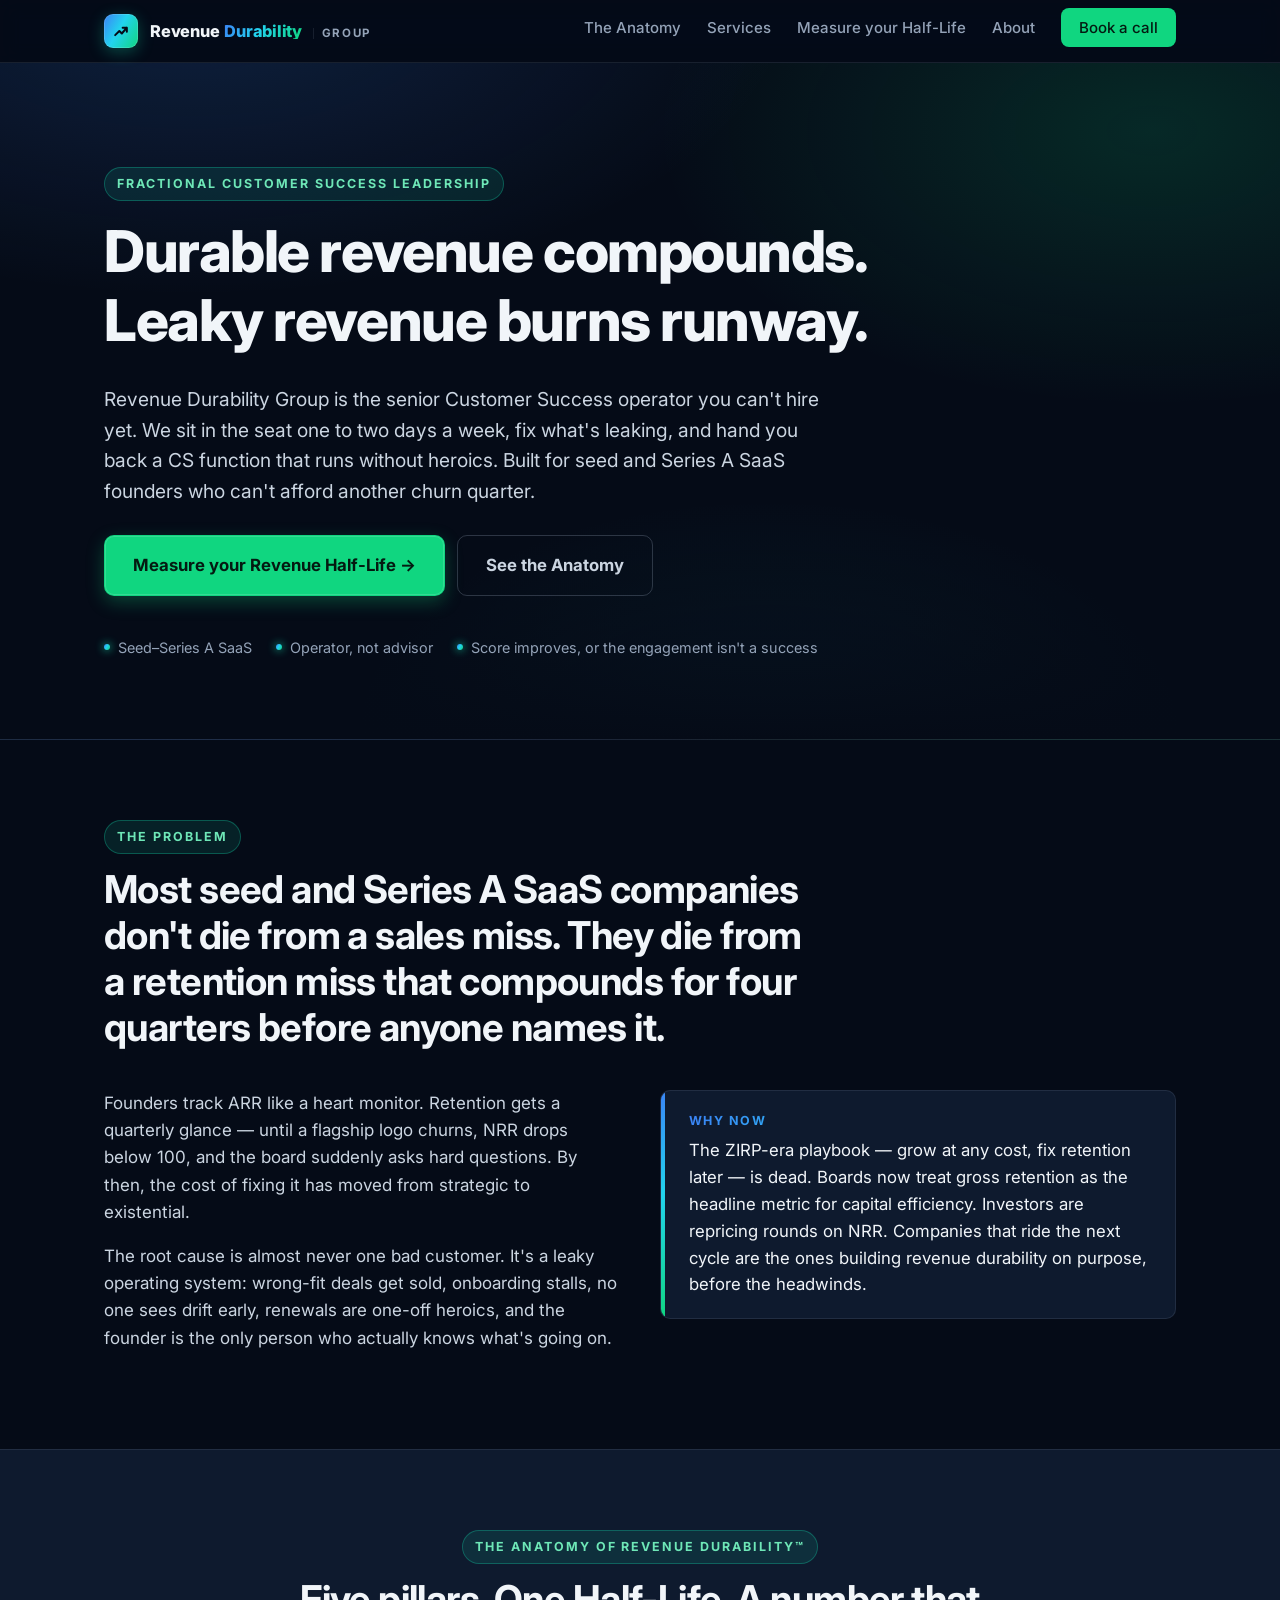
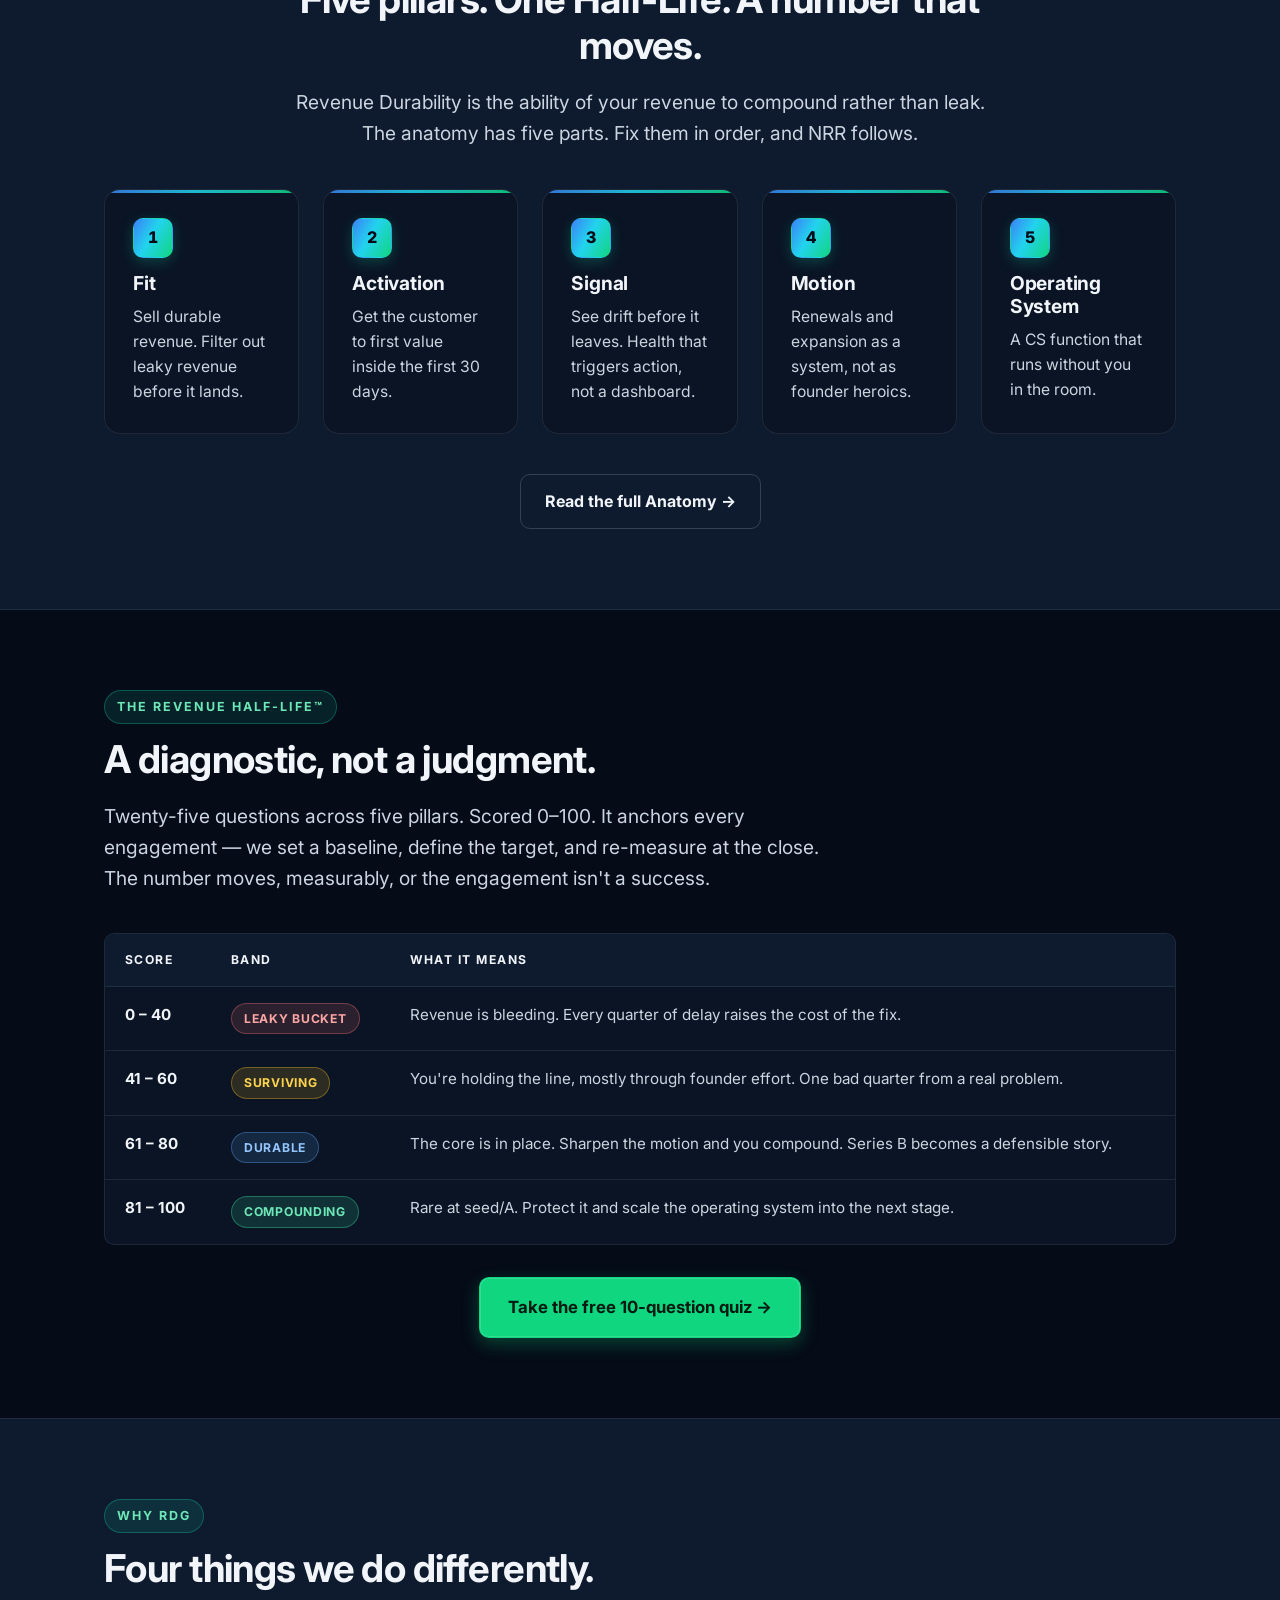
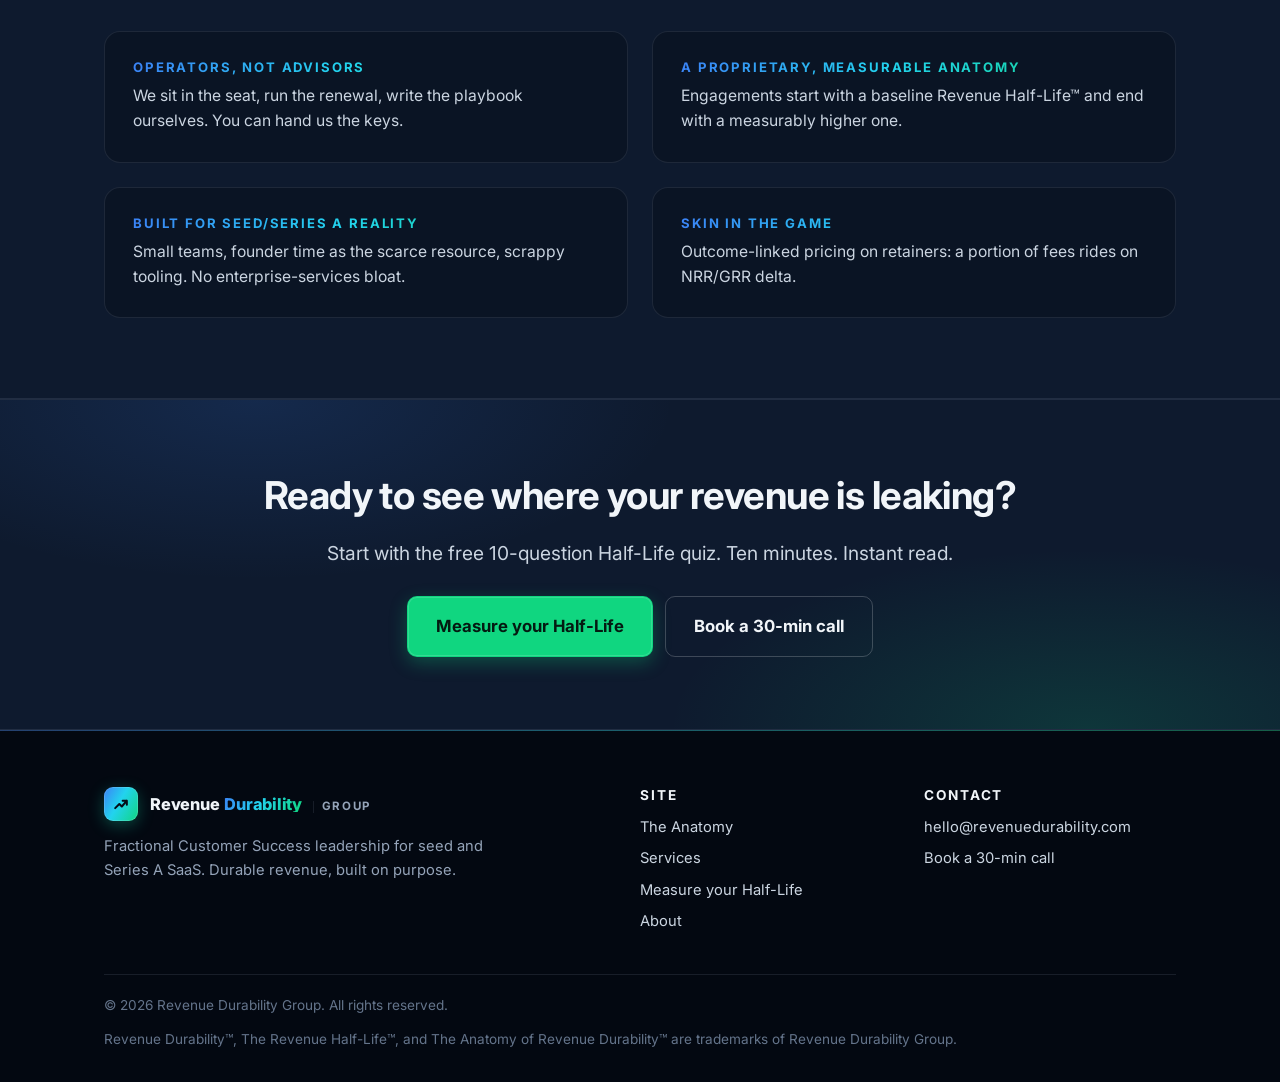
==== commit 3fd6f65d: "Update to Framework, ICP, and Durability Score" ====
--- a/index.html
+++ b/index.html
@@ -25,9 +25,9 @@
       </a>
       <button class="nav-toggle" aria-label="Menu">☰</button>
       <ul class="nav-links">
-        <li><a href="framework.html">Framework</a></li>
+        <li><a href="framework.html">The Anatomy</a></li>
         <li><a href="services.html">Services</a></li>
-        <li><a href="quiz.html">Score your durability</a></li>
+        <li><a href="quiz.html">Measure your Half-Life</a></li>
         <li><a href="about.html">About</a></li>
         <li><a class="nav-cta" href="about.html#contact">Book a call</a></li>
       </ul>
@@ -42,8 +42,8 @@
         <h1>Durable revenue compounds. Leaky revenue burns runway.</h1>
         <p class="lead">Revenue Durability Group is the senior Customer Success operator you can't hire yet. We sit in the seat one to two days a week, fix what's leaking, and hand you back a CS function that runs without heroics. Built for seed and Series A SaaS founders who can't afford another churn quarter.</p>
         <div class="hero-cta">
-          <a href="quiz.html" class="btn btn-primary btn-lg">Score your Revenue Durability →</a>
-          <a href="framework.html" class="btn btn-ghost btn-lg">See the framework</a>
+          <a href="quiz.html" class="btn btn-primary btn-lg">Measure your Revenue Half-Life →</a>
+          <a href="framework.html" class="btn btn-ghost btn-lg">See the Anatomy</a>
         </div>
         <div class="hero-meta">
           <span>Seed–Series A SaaS</span>
@@ -73,13 +73,13 @@
       </div>
     </section>
 
-    <!-- FRAMEWORK TEASER -->
+    <!-- ANATOMY TEASER -->
     <section class="section-alt">
       <div class="wrap">
         <div class="section-head center">
-          <span class="eyebrow">The Revenue Durability Framework™</span>
-          <h2>Five pillars. One score. A number that moves.</h2>
-          <p class="lead">Revenue Durability is the ability of your revenue to compound rather than leak. It rests on five pillars. Fix them in order, and NRR follows.</p>
+          <span class="eyebrow">The Anatomy of Revenue Durability™</span>
+          <h2>Five pillars. One Half-Life. A number that moves.</h2>
+          <p class="lead">Revenue Durability is the ability of your revenue to compound rather than leak. The anatomy has five parts. Fix them in order, and NRR follows.</p>
         </div>
 
         <div class="grid grid-5" style="margin-top: 32px;">
@@ -111,7 +111,7 @@
         </div>
 
         <div class="center" style="margin-top: 40px;">
-          <a href="framework.html" class="btn btn-secondary">Read the full framework →</a>
+          <a href="framework.html" class="btn btn-secondary">Read the full Anatomy →</a>
         </div>
       </div>
     </section>
@@ -120,9 +120,9 @@
     <section>
       <div class="wrap">
         <div class="section-head">
-          <span class="eyebrow">The Revenue Durability Score™</span>
+          <span class="eyebrow">The Revenue Half-Life™</span>
           <h2>A diagnostic, not a judgment.</h2>
-          <p class="lead">Twenty-five questions across five pillars. Scored 0–100. It anchors every engagement — we set a baseline, define the target, and re-score at the close. The number moves, measurably, or the engagement isn't a success.</p>
+          <p class="lead">Twenty-five questions across five pillars. Scored 0–100. It anchors every engagement — we set a baseline, define the target, and re-measure at the close. The number moves, measurably, or the engagement isn't a success.</p>
         </div>
         <table class="band-table">
           <thead>
@@ -170,8 +170,8 @@
             <p>We sit in the seat, run the renewal, write the playbook ourselves. You can hand us the keys.</p>
           </div>
           <div class="card">
-            <h4>A proprietary, measurable framework</h4>
-            <p>Engagements start with a scored Revenue Durability Score™ and end with a measurably higher one.</p>
+            <h4>A proprietary, measurable anatomy</h4>
+            <p>Engagements start with a baseline Revenue Half-Life™ and end with a measurably higher one.</p>
           </div>
           <div class="card">
             <h4>Built for seed/Series A reality</h4>
@@ -189,9 +189,9 @@
     <section class="cta-strip">
       <div class="wrap center">
         <h2>Ready to see where your revenue is leaking?</h2>
-        <p class="lead" style="margin-bottom: 28px;">Start with the free 10-question durability quiz. Ten minutes. Instant score.</p>
+        <p class="lead" style="margin-bottom: 28px;">Start with the free 10-question Half-Life quiz. Ten minutes. Instant read.</p>
         <div class="hero-cta" style="justify-content: center;">
-          <a href="quiz.html" class="btn btn-primary btn-lg">Score your durability</a>
+          <a href="quiz.html" class="btn btn-primary btn-lg">Measure your Half-Life</a>
           <a href="about.html#contact" class="btn btn-ghost btn-lg">Book a 30-min call</a>
         </div>
       </div>
@@ -217,9 +217,9 @@
         <div>
           <h4>Site</h4>
           <ul class="footer-links">
-            <li><a href="framework.html">Framework</a></li>
+            <li><a href="framework.html">The Anatomy</a></li>
             <li><a href="services.html">Services</a></li>
-            <li><a href="quiz.html">Score your durability</a></li>
+            <li><a href="quiz.html">Measure your Half-Life</a></li>
             <li><a href="about.html">About</a></li>
           </ul>
         </div>
@@ -233,7 +233,7 @@
       </div>
       <div class="footer-legal">
         <span>© <span id="year"></span> Revenue Durability Group. All rights reserved.</span>
-        <span>Revenue Durability™, Revenue Durability Score™, and the Revenue Durability Framework™ are trademarks of Revenue Durability Group.</span>
+        <span>Revenue Durability™, The Revenue Half-Life™, and The Anatomy of Revenue Durability™ are trademarks of Revenue Durability Group.</span>
       </div>
     </div>
   </footer>
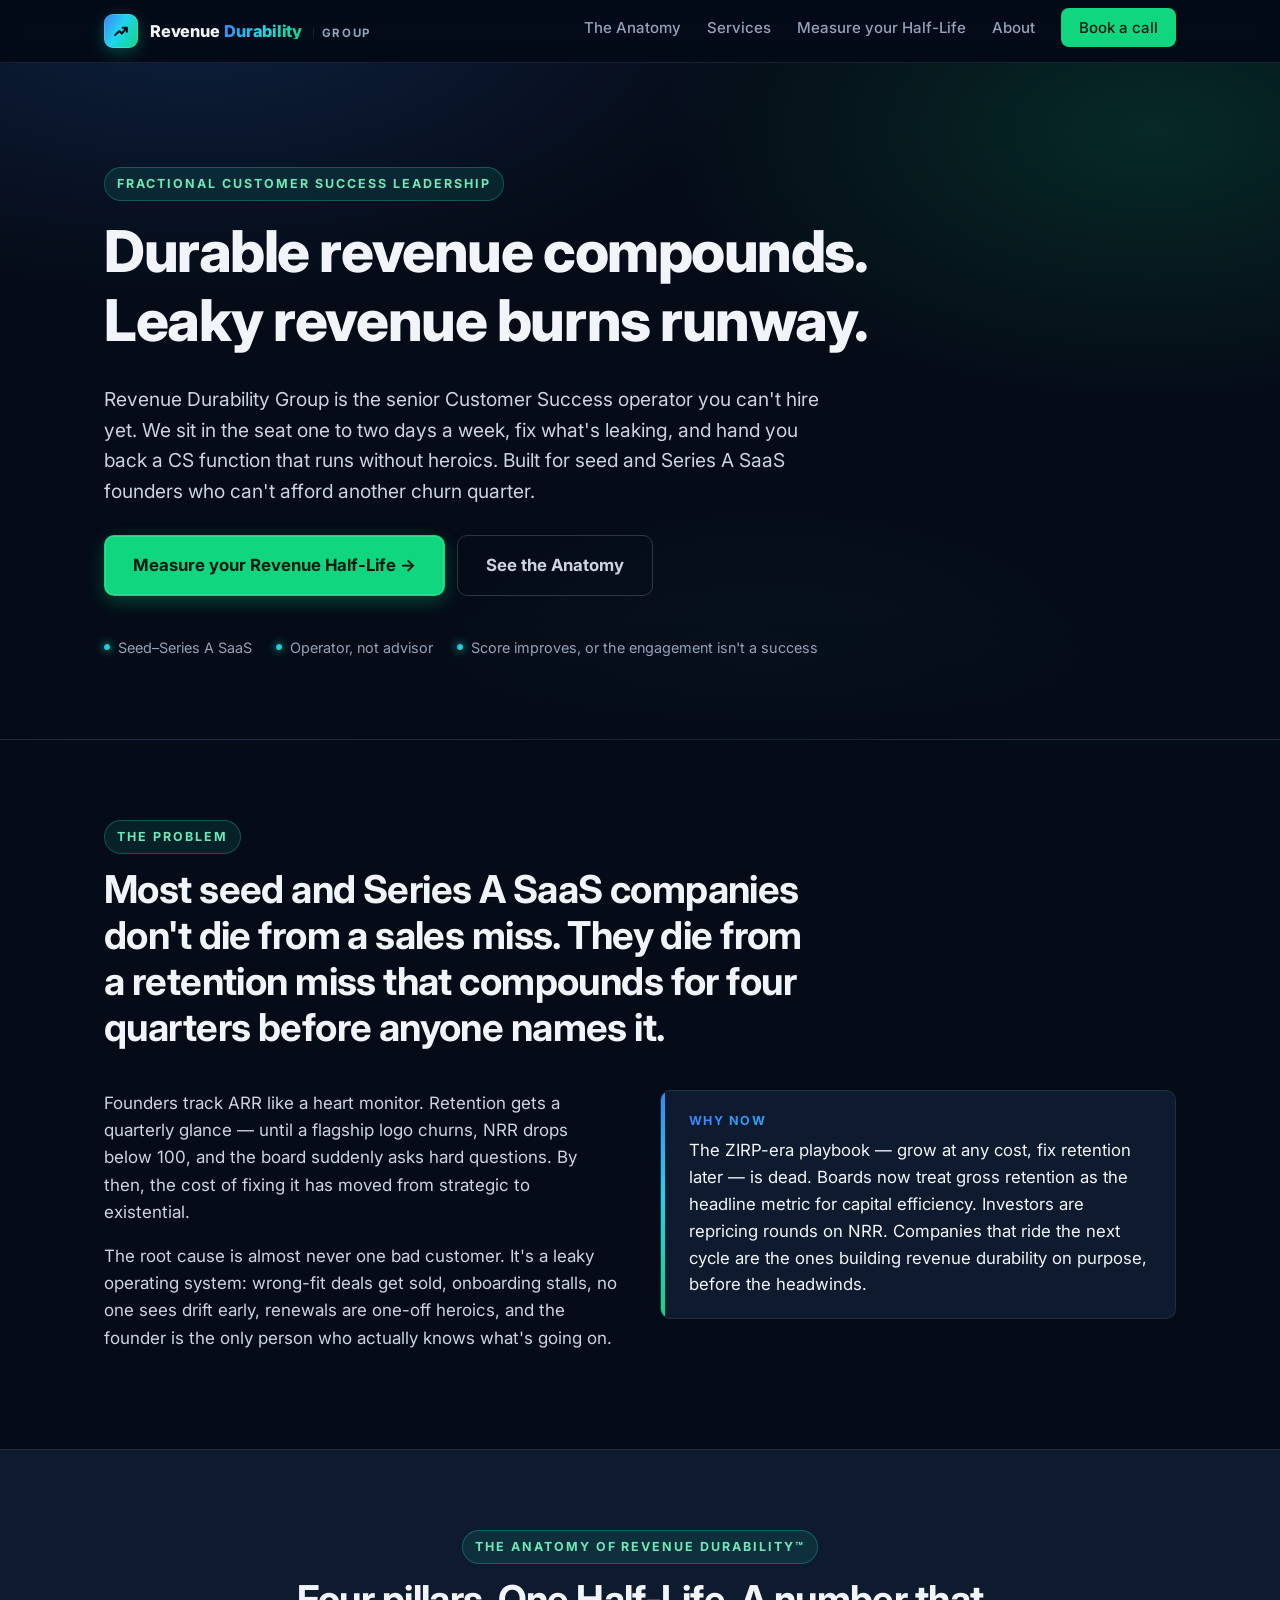
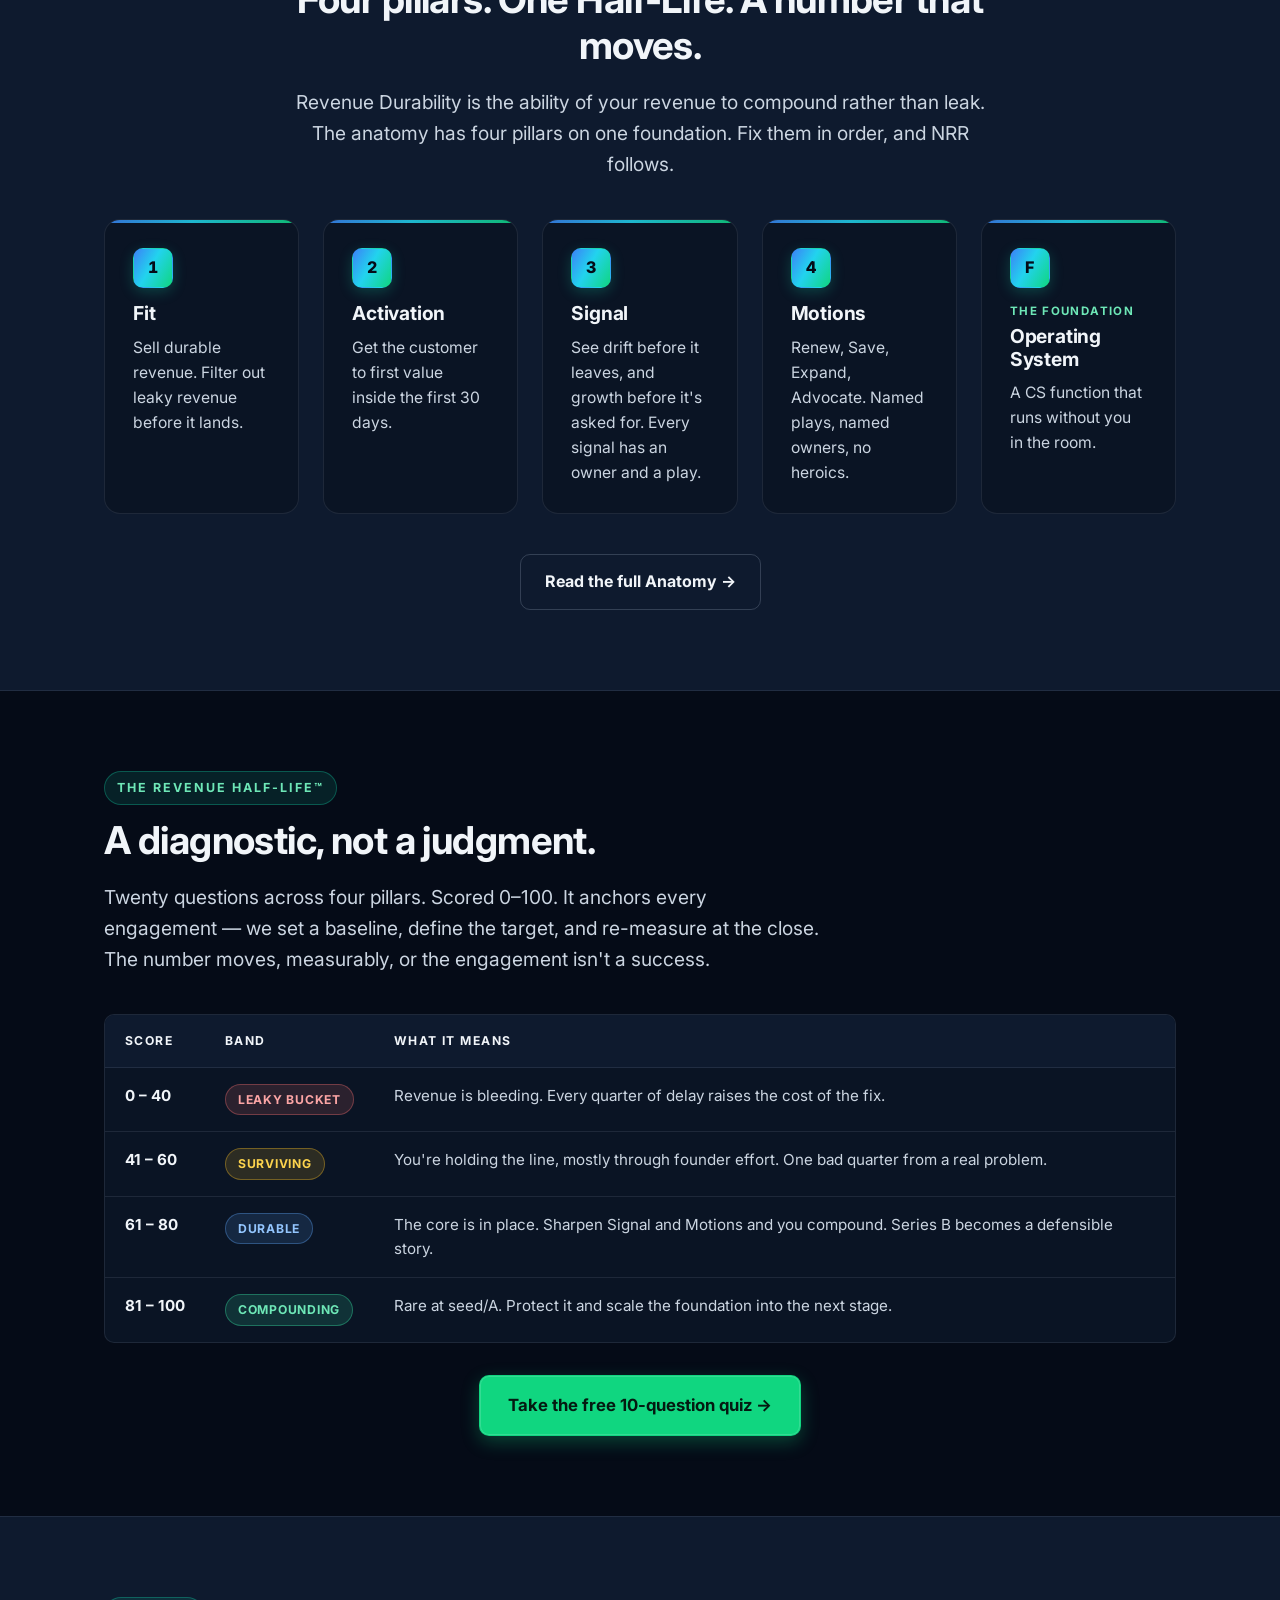
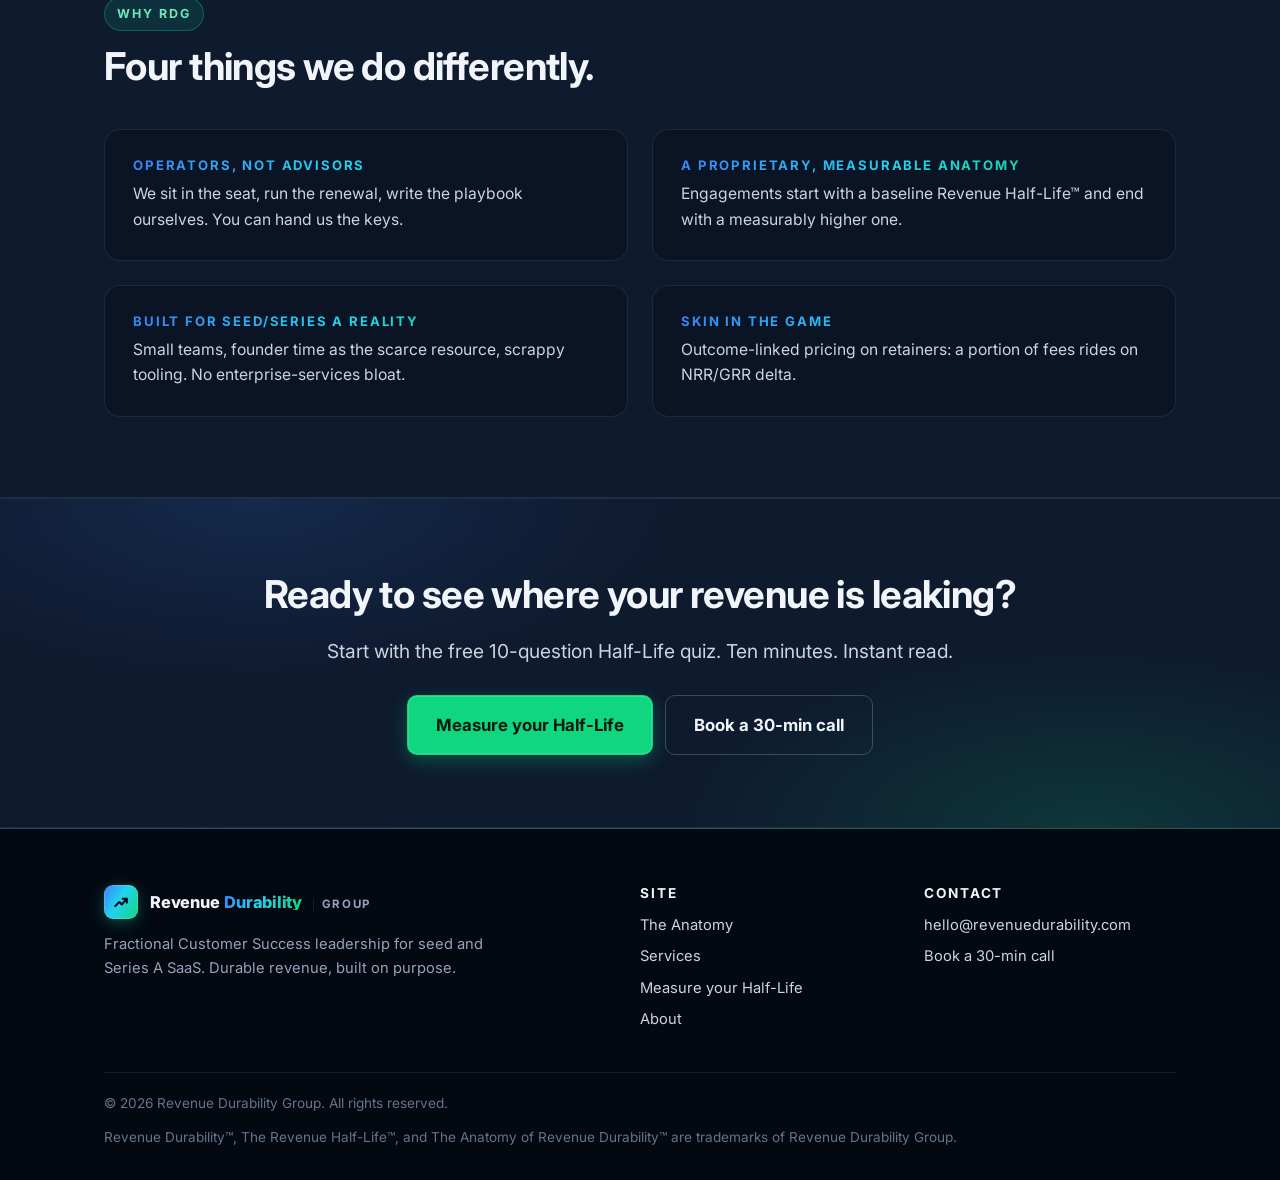
==== commit 16643401: "Restructure Anatomy into four pillars on an Operating System foundation Rewrite Signal (five signal " ====
--- a/index.html
+++ b/index.html
@@ -3,6 +3,9 @@
 <head>
   <meta charset="utf-8">
   <meta name="viewport" content="width=device-width, initial-scale=1">
+  <link rel="icon" type="image/svg+xml" href="assets/img/favicon.svg">
+  <link rel="apple-touch-icon" href="assets/img/apple-touch-icon.svg">
+  <meta name="theme-color" content="#050B17">
   <title>Revenue Durability Group — Fractional CS leadership for seed &amp; Series A SaaS</title>
   <meta name="description" content="We're the senior Customer Success operator you can't hire yet. Fractional CS leadership that turns leaky revenue into revenue that compounds. Built for seed and Series A SaaS.">
   <link rel="preconnect" href="https://fonts.googleapis.com">
@@ -29,7 +32,7 @@
         <li><a href="services.html">Services</a></li>
         <li><a href="quiz.html">Measure your Half-Life</a></li>
         <li><a href="about.html">About</a></li>
-        <li><a class="nav-cta" href="about.html#contact">Book a call</a></li>
+        <li><a class="nav-cta" href="https://calendar.app.google/EX6W3xuQxsntAc3YA" target="_blank" rel="noopener">Book a call</a></li>
       </ul>
     </nav>
   </header>
@@ -78,8 +81,8 @@
       <div class="wrap">
         <div class="section-head center">
           <span class="eyebrow">The Anatomy of Revenue Durability™</span>
-          <h2>Five pillars. One Half-Life. A number that moves.</h2>
-          <p class="lead">Revenue Durability is the ability of your revenue to compound rather than leak. The anatomy has five parts. Fix them in order, and NRR follows.</p>
+          <h2>Four pillars. One Half-Life. A number that moves.</h2>
+          <p class="lead">Revenue Durability is the ability of your revenue to compound rather than leak. The anatomy has four pillars on one foundation. Fix them in order, and NRR follows.</p>
         </div>
 
         <div class="grid grid-5" style="margin-top: 32px;">
@@ -96,15 +99,16 @@
           <div class="card pillar-card">
             <div class="num">3</div>
             <h3>Signal</h3>
-            <p>See drift before it leaves. Health that triggers action, not a dashboard.</p>
+            <p>See drift before it leaves, and growth before it's asked for. Every signal has an owner and a play.</p>
           </div>
           <div class="card pillar-card">
             <div class="num">4</div>
-            <h3>Motion</h3>
-            <p>Renewals and expansion as a system, not as founder heroics.</p>
-          </div>
-          <div class="card pillar-card">
-            <div class="num">5</div>
+            <h3>Motions</h3>
+            <p>Renew, Save, Expand, Advocate. Named plays, named owners, no heroics.</p>
+          </div>
+          <div class="card pillar-card foundation-card">
+            <div class="num">F</div>
+            <p class="foundation-label">The foundation</p>
             <h3>Operating System</h3>
             <p>A CS function that runs without you in the room.</p>
           </div>
@@ -122,7 +126,7 @@
         <div class="section-head">
           <span class="eyebrow">The Revenue Half-Life™</span>
           <h2>A diagnostic, not a judgment.</h2>
-          <p class="lead">Twenty-five questions across five pillars. Scored 0–100. It anchors every engagement — we set a baseline, define the target, and re-measure at the close. The number moves, measurably, or the engagement isn't a success.</p>
+          <p class="lead">Twenty questions across four pillars. Scored 0–100. It anchors every engagement — we set a baseline, define the target, and re-measure at the close. The number moves, measurably, or the engagement isn't a success.</p>
         </div>
         <table class="band-table">
           <thead>
@@ -142,12 +146,12 @@
             <tr>
               <td><strong>61 – 80</strong></td>
               <td><span class="band-tag band-durable">Durable</span></td>
-              <td>The core is in place. Sharpen the motion and you compound. Series B becomes a defensible story.</td>
+              <td>The core is in place. Sharpen Signal and Motions and you compound. Series B becomes a defensible story.</td>
             </tr>
             <tr>
               <td><strong>81 – 100</strong></td>
               <td><span class="band-tag band-compounding">Compounding</span></td>
-              <td>Rare at seed/A. Protect it and scale the operating system into the next stage.</td>
+              <td>Rare at seed/A. Protect it and scale the foundation into the next stage.</td>
             </tr>
           </tbody>
         </table>
@@ -192,7 +196,7 @@
         <p class="lead" style="margin-bottom: 28px;">Start with the free 10-question Half-Life quiz. Ten minutes. Instant read.</p>
         <div class="hero-cta" style="justify-content: center;">
           <a href="quiz.html" class="btn btn-primary btn-lg">Measure your Half-Life</a>
-          <a href="about.html#contact" class="btn btn-ghost btn-lg">Book a 30-min call</a>
+          <a href="https://calendar.app.google/EX6W3xuQxsntAc3YA" target="_blank" rel="noopener" class="btn btn-ghost btn-lg">Book a 30-min call</a>
         </div>
       </div>
     </section>
@@ -227,7 +231,7 @@
           <h4>Contact</h4>
           <ul class="footer-links">
             <li><a href="mailto:hello@revenuedurability.com">hello@revenuedurability.com</a></li>
-            <li><a href="about.html#contact">Book a 30-min call</a></li>
+            <li><a href="https://calendar.app.google/EX6W3xuQxsntAc3YA" target="_blank" rel="noopener">Book a 30-min call</a></li>
           </ul>
         </div>
       </div>
--- a/assets/css/style.css
+++ b/assets/css/style.css
@@ -741,3 +741,10 @@
 ul { color: var(--ink-2); padding-left: 22px; }
 ul li { margin-bottom: 6px; }
 ul li::marker { color: var(--brand-teal); }
+
+/* Four-pillar anatomy: motion cards and foundation card */
+.report-section .card p + p { margin-top: 10px; }
+.foundation-card .foundation-label {
+  font-size: 0.72rem; letter-spacing: 0.12em; text-transform: uppercase;
+  color: var(--brand-mint); font-weight: 700; margin: 0 0 4px;
+}
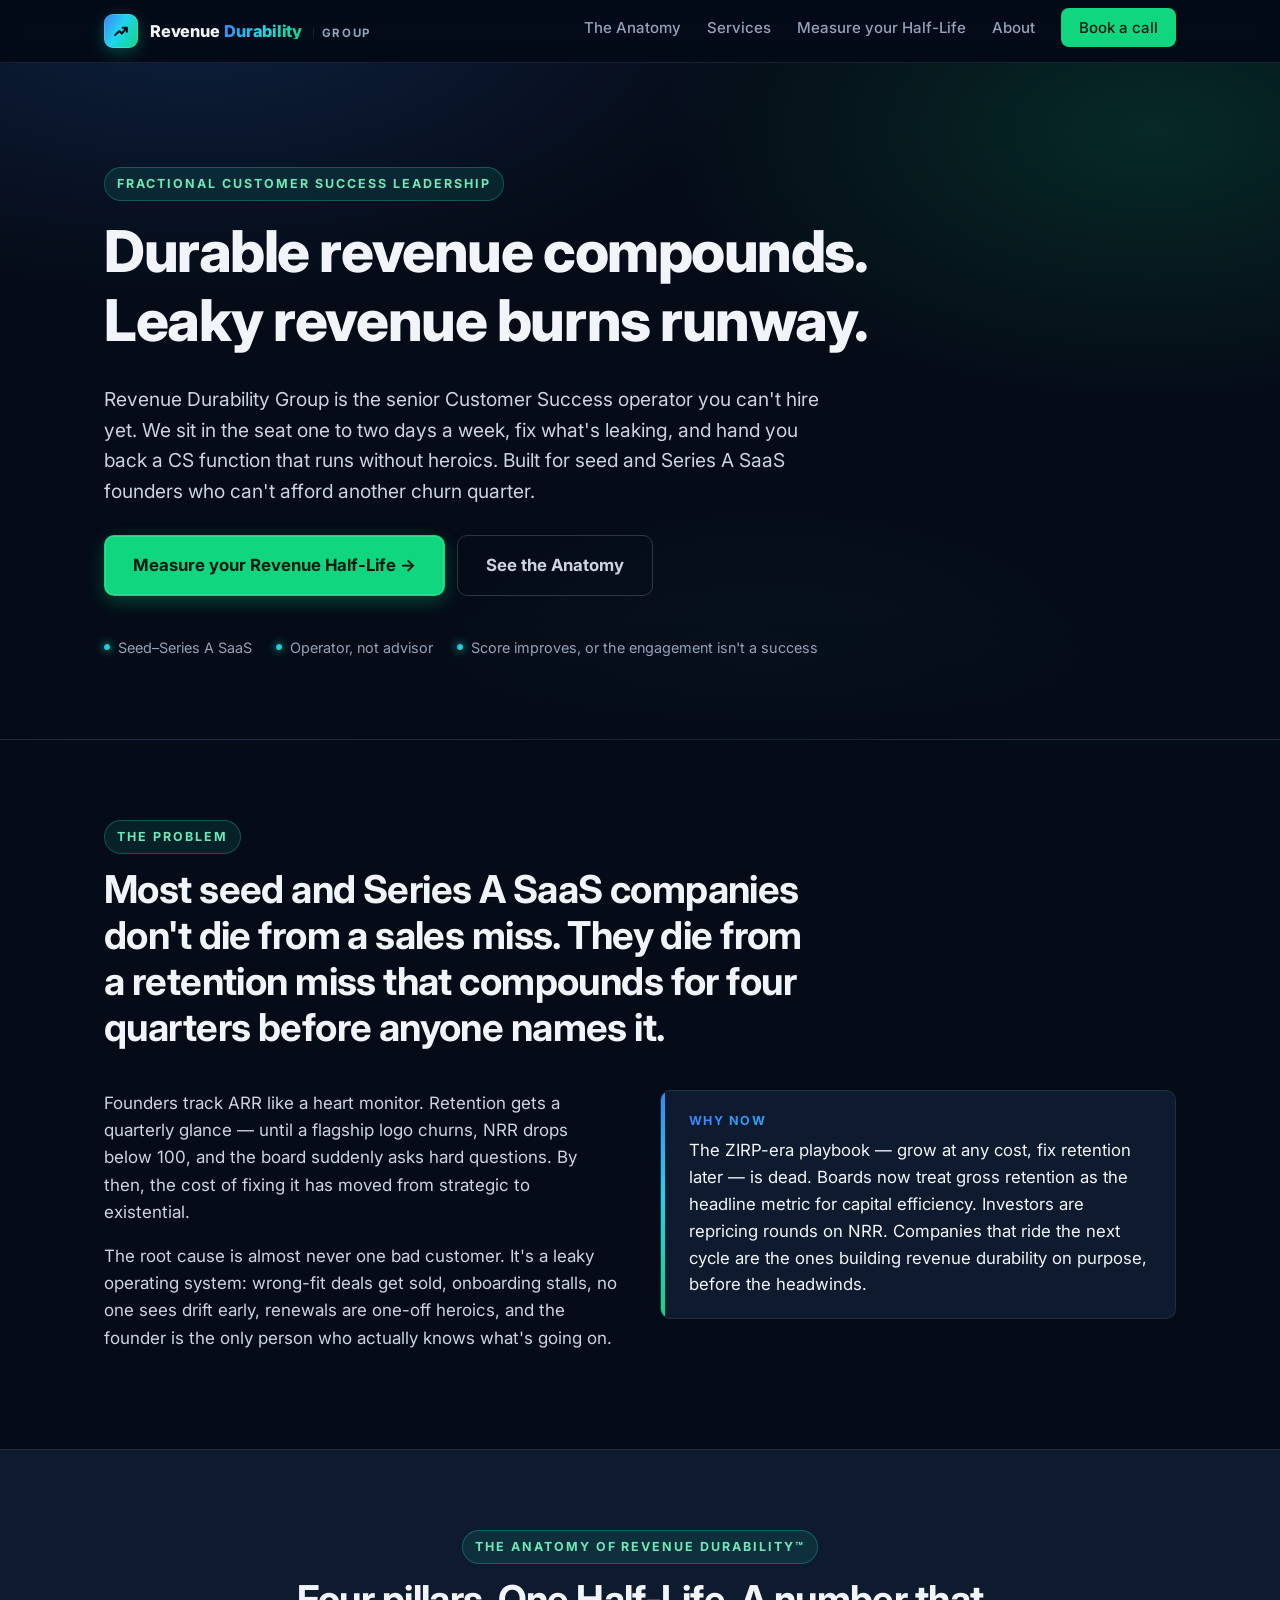
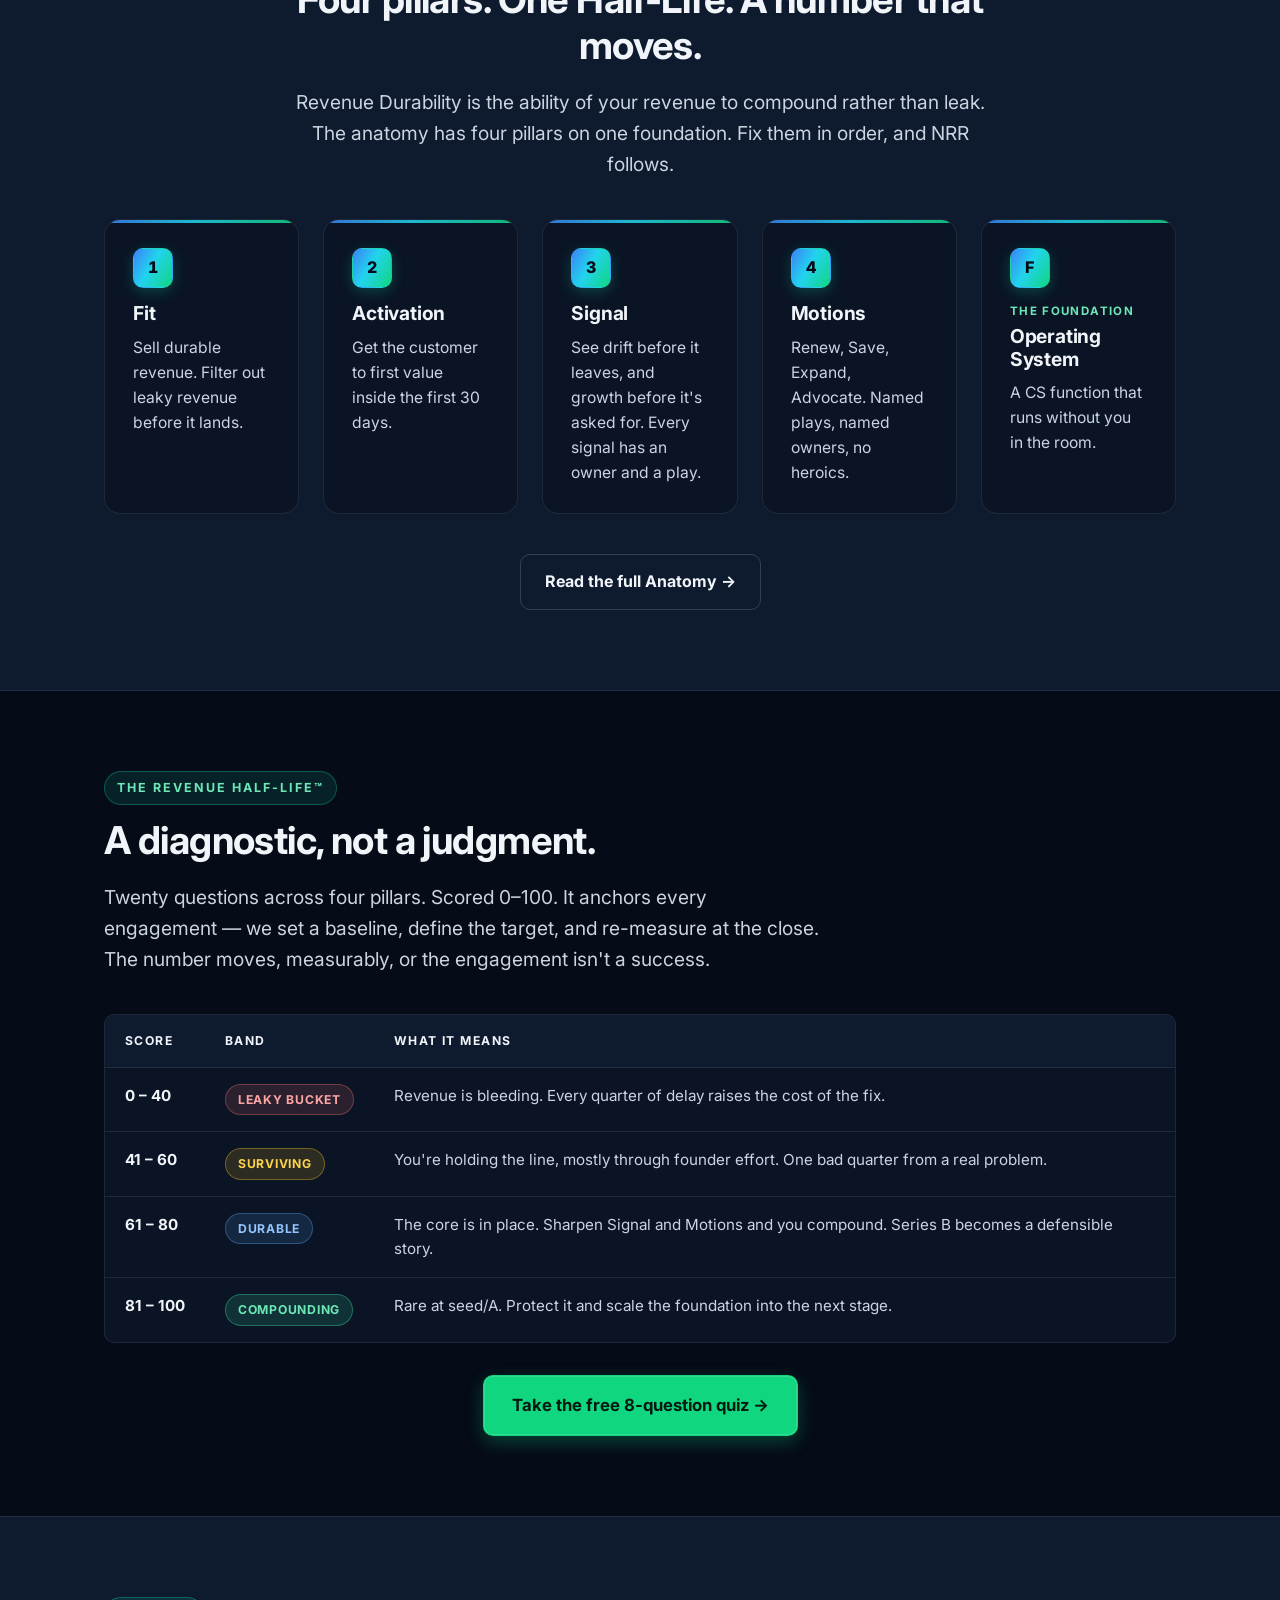
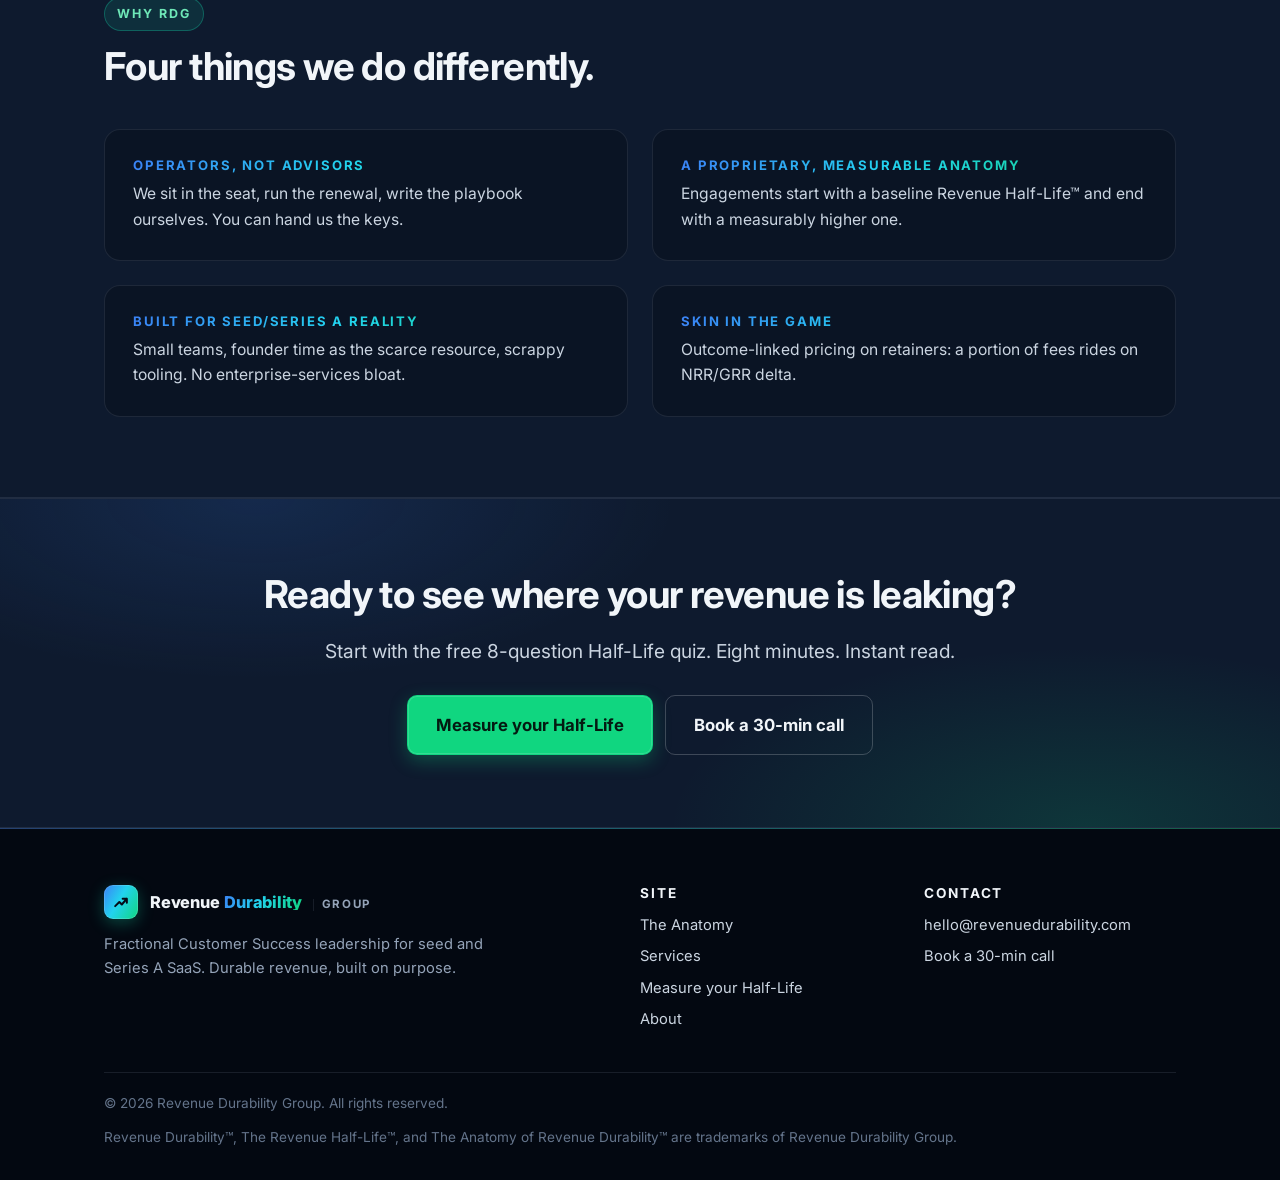
==== commit 681ab1f0: "Rebuild Half-Life quiz and site copy for four pillars Rewrite the question bank to 20 questions (lit" ====
--- a/index.html
+++ b/index.html
@@ -156,7 +156,7 @@
           </tbody>
         </table>
         <div class="center" style="margin-top: 32px;">
-          <a href="quiz.html" class="btn btn-primary btn-lg">Take the free 10-question quiz →</a>
+          <a href="quiz.html" class="btn btn-primary btn-lg">Take the free 8-question quiz →</a>
         </div>
       </div>
     </section>
@@ -193,7 +193,7 @@
     <section class="cta-strip">
       <div class="wrap center">
         <h2>Ready to see where your revenue is leaking?</h2>
-        <p class="lead" style="margin-bottom: 28px;">Start with the free 10-question Half-Life quiz. Ten minutes. Instant read.</p>
+        <p class="lead" style="margin-bottom: 28px;">Start with the free 8-question Half-Life quiz. Eight minutes. Instant read.</p>
         <div class="hero-cta" style="justify-content: center;">
           <a href="quiz.html" class="btn btn-primary btn-lg">Measure your Half-Life</a>
           <a href="https://calendar.app.google/EX6W3xuQxsntAc3YA" target="_blank" rel="noopener" class="btn btn-ghost btn-lg">Book a 30-min call</a>
--- a/assets/css/style.css
+++ b/assets/css/style.css
@@ -748,3 +748,5 @@
   font-size: 0.72rem; letter-spacing: 0.12em; text-transform: uppercase;
   color: var(--brand-mint); font-weight: 700; margin: 0 0 4px;
 }
+.founder-score-card .pbar-fill { background: var(--band-surviving-fg); box-shadow: none; }
+.founder-score-card .pnote { font-size: 0.72rem; color: var(--ink-3); margin-top: 8px; }
